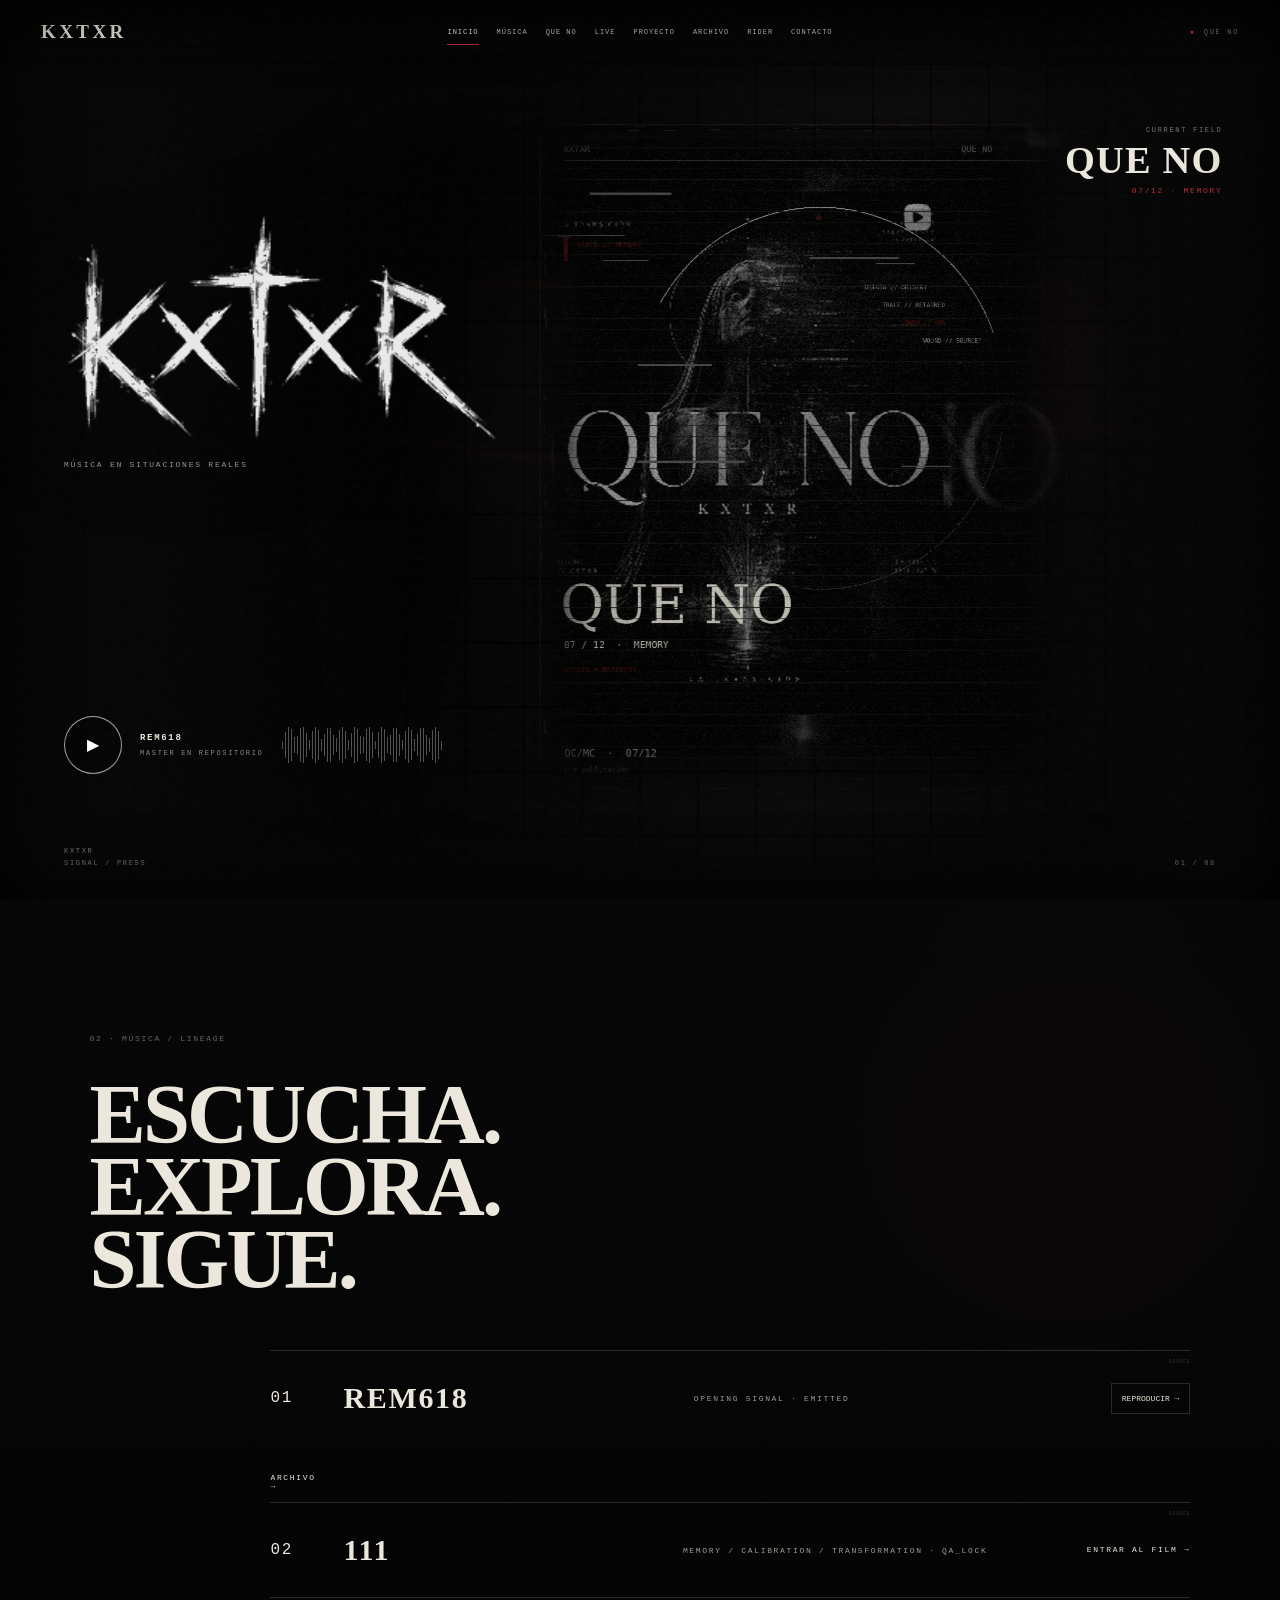
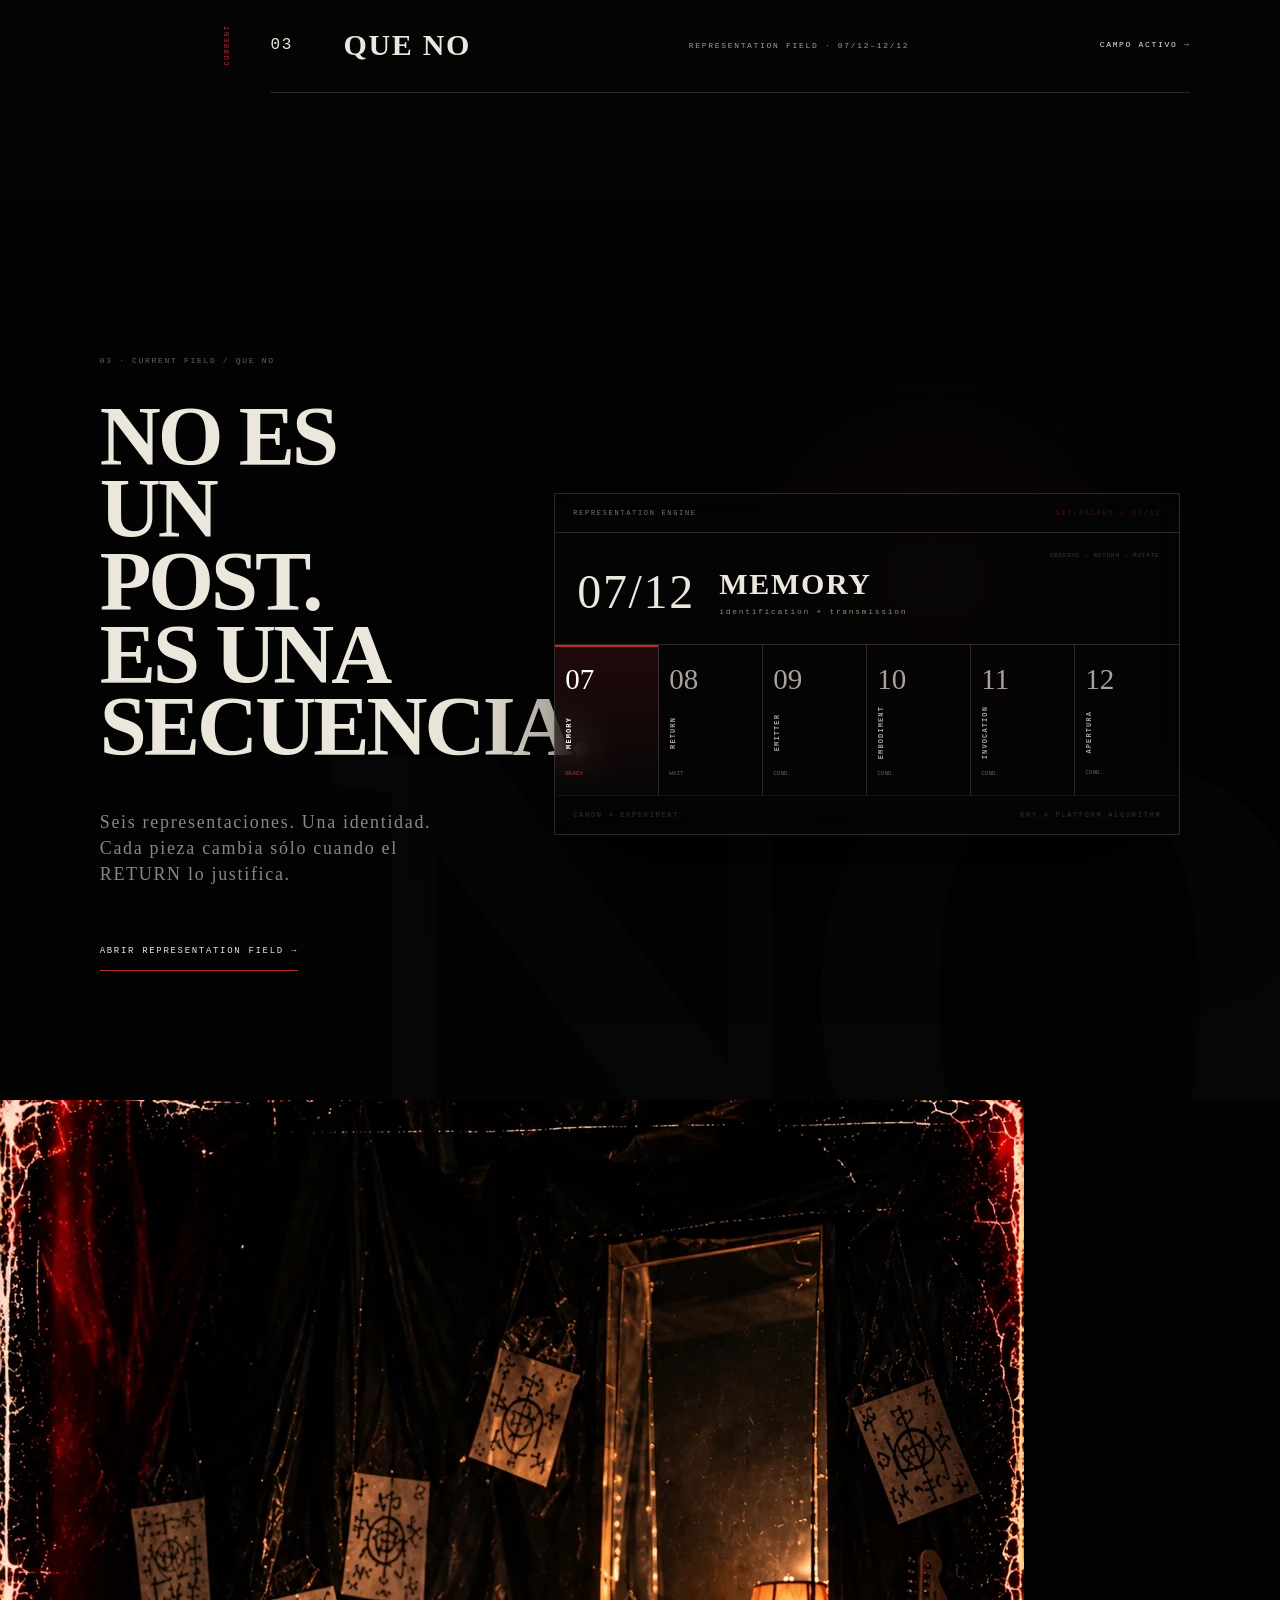
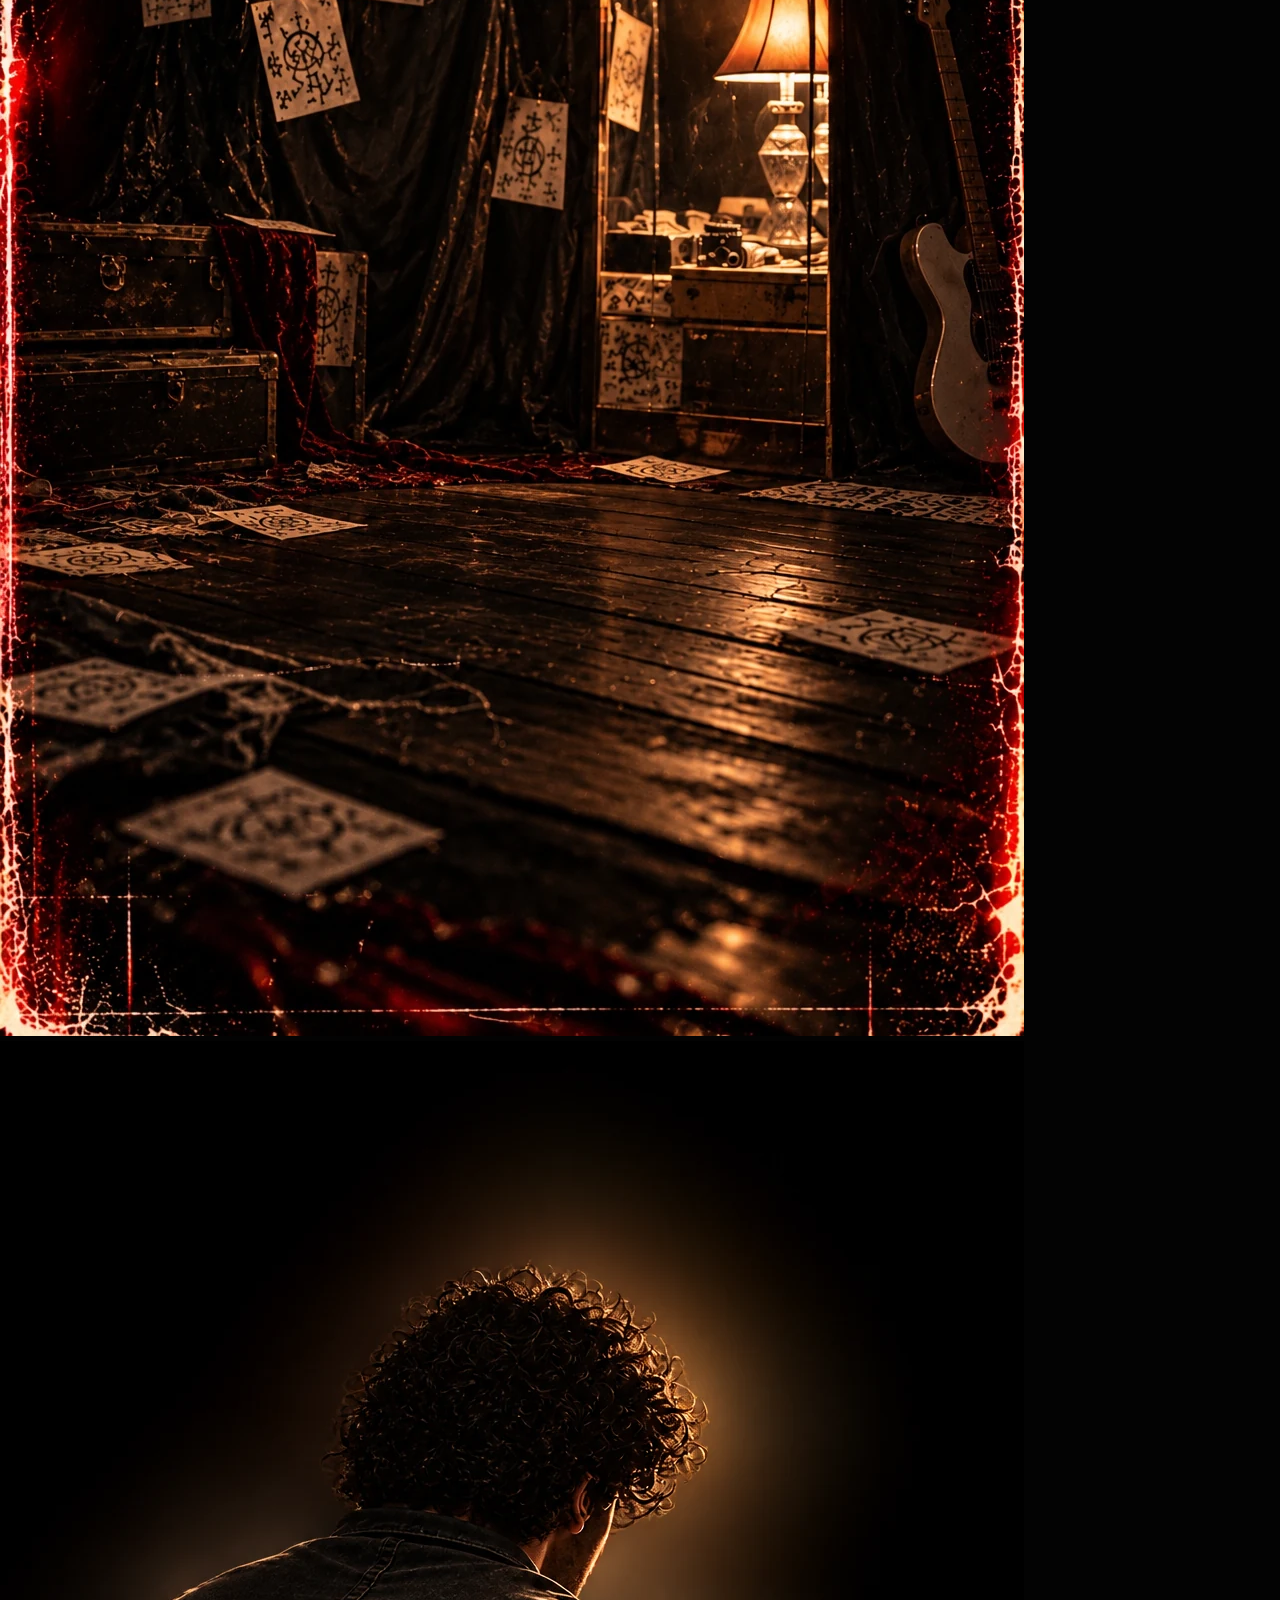
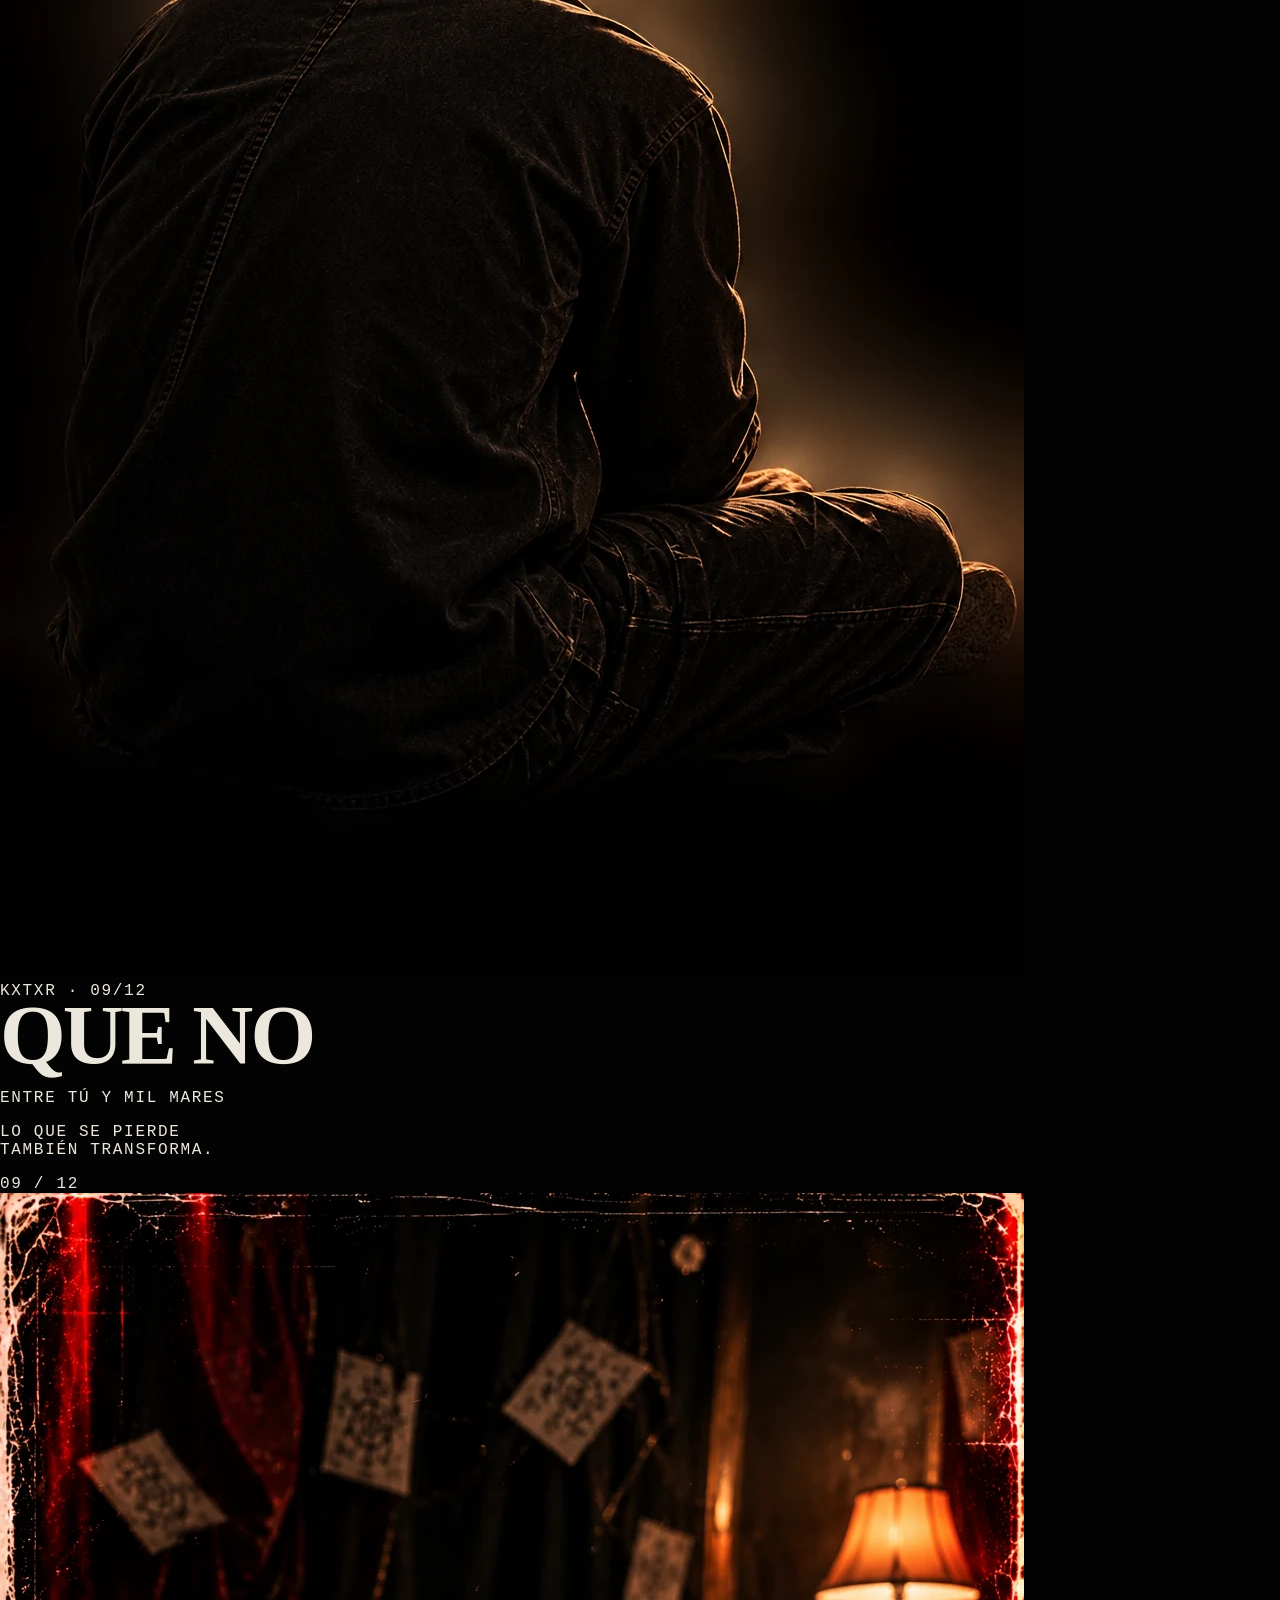
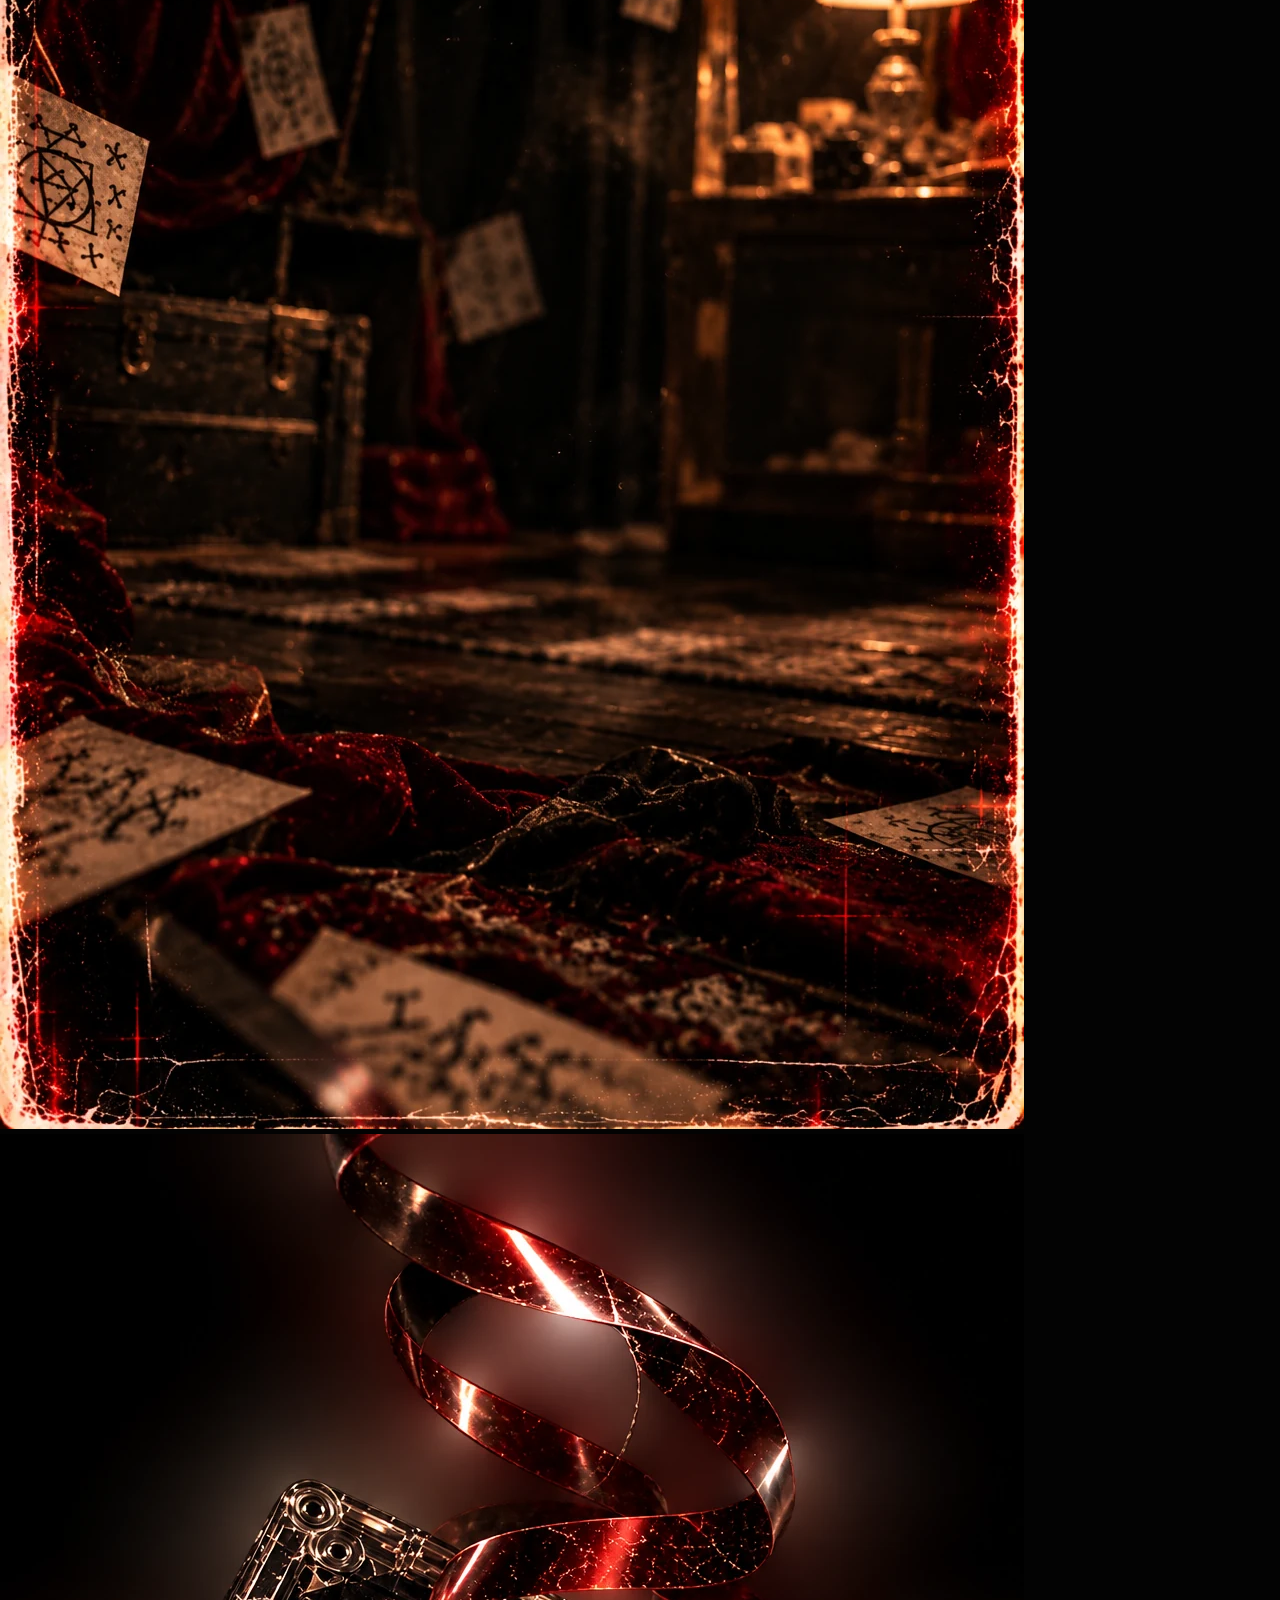
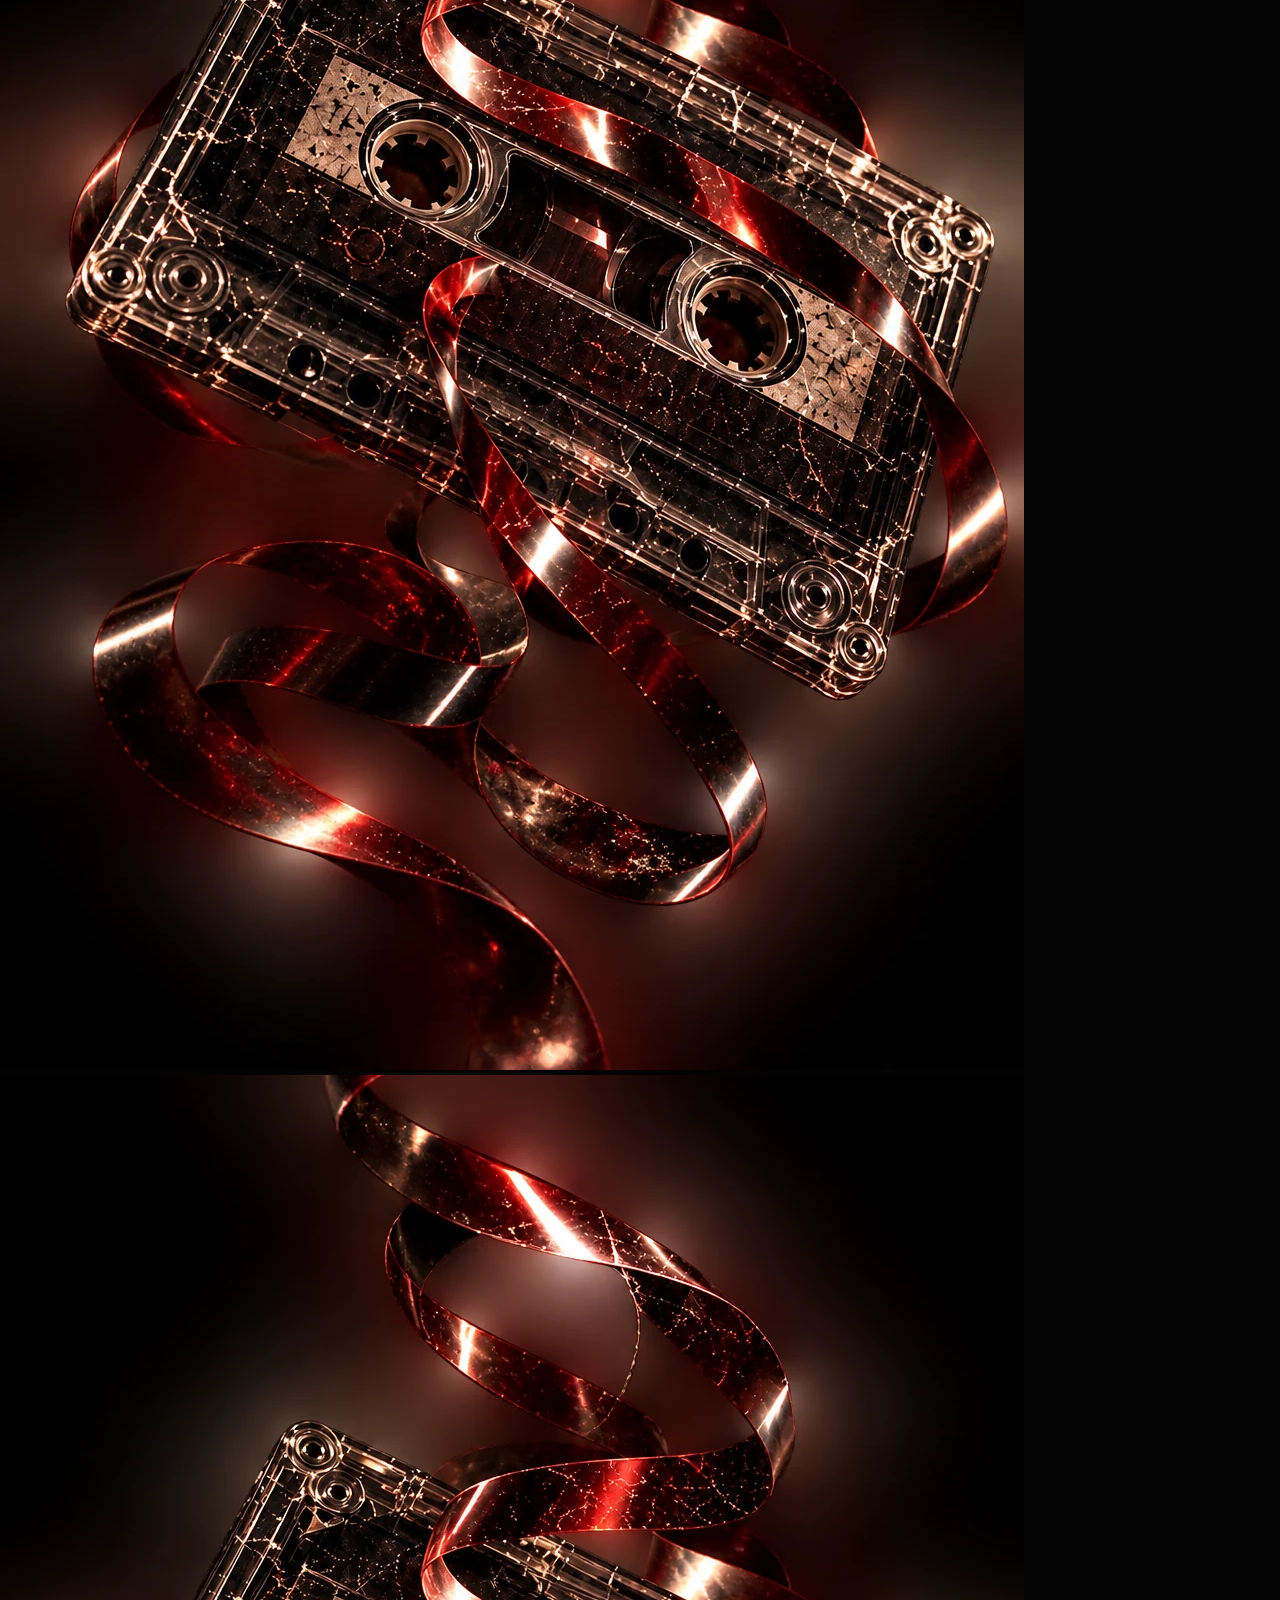
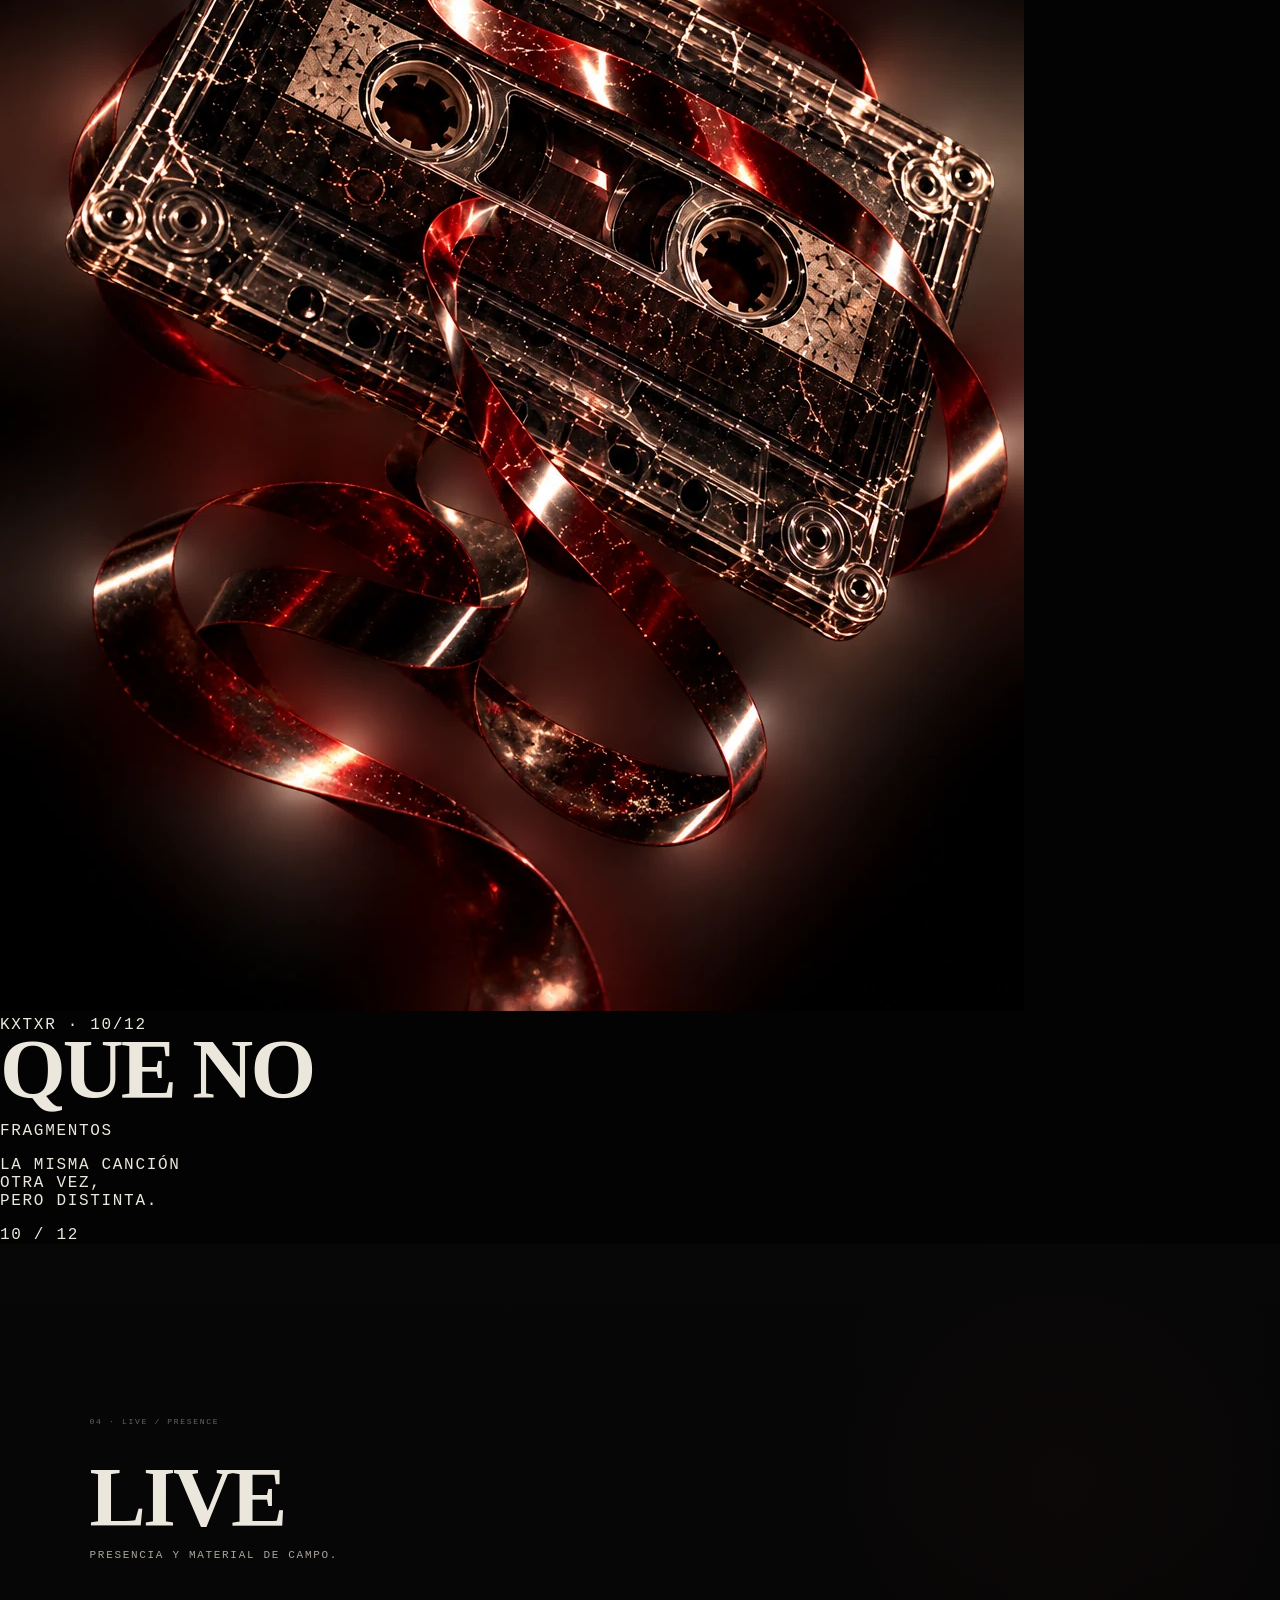
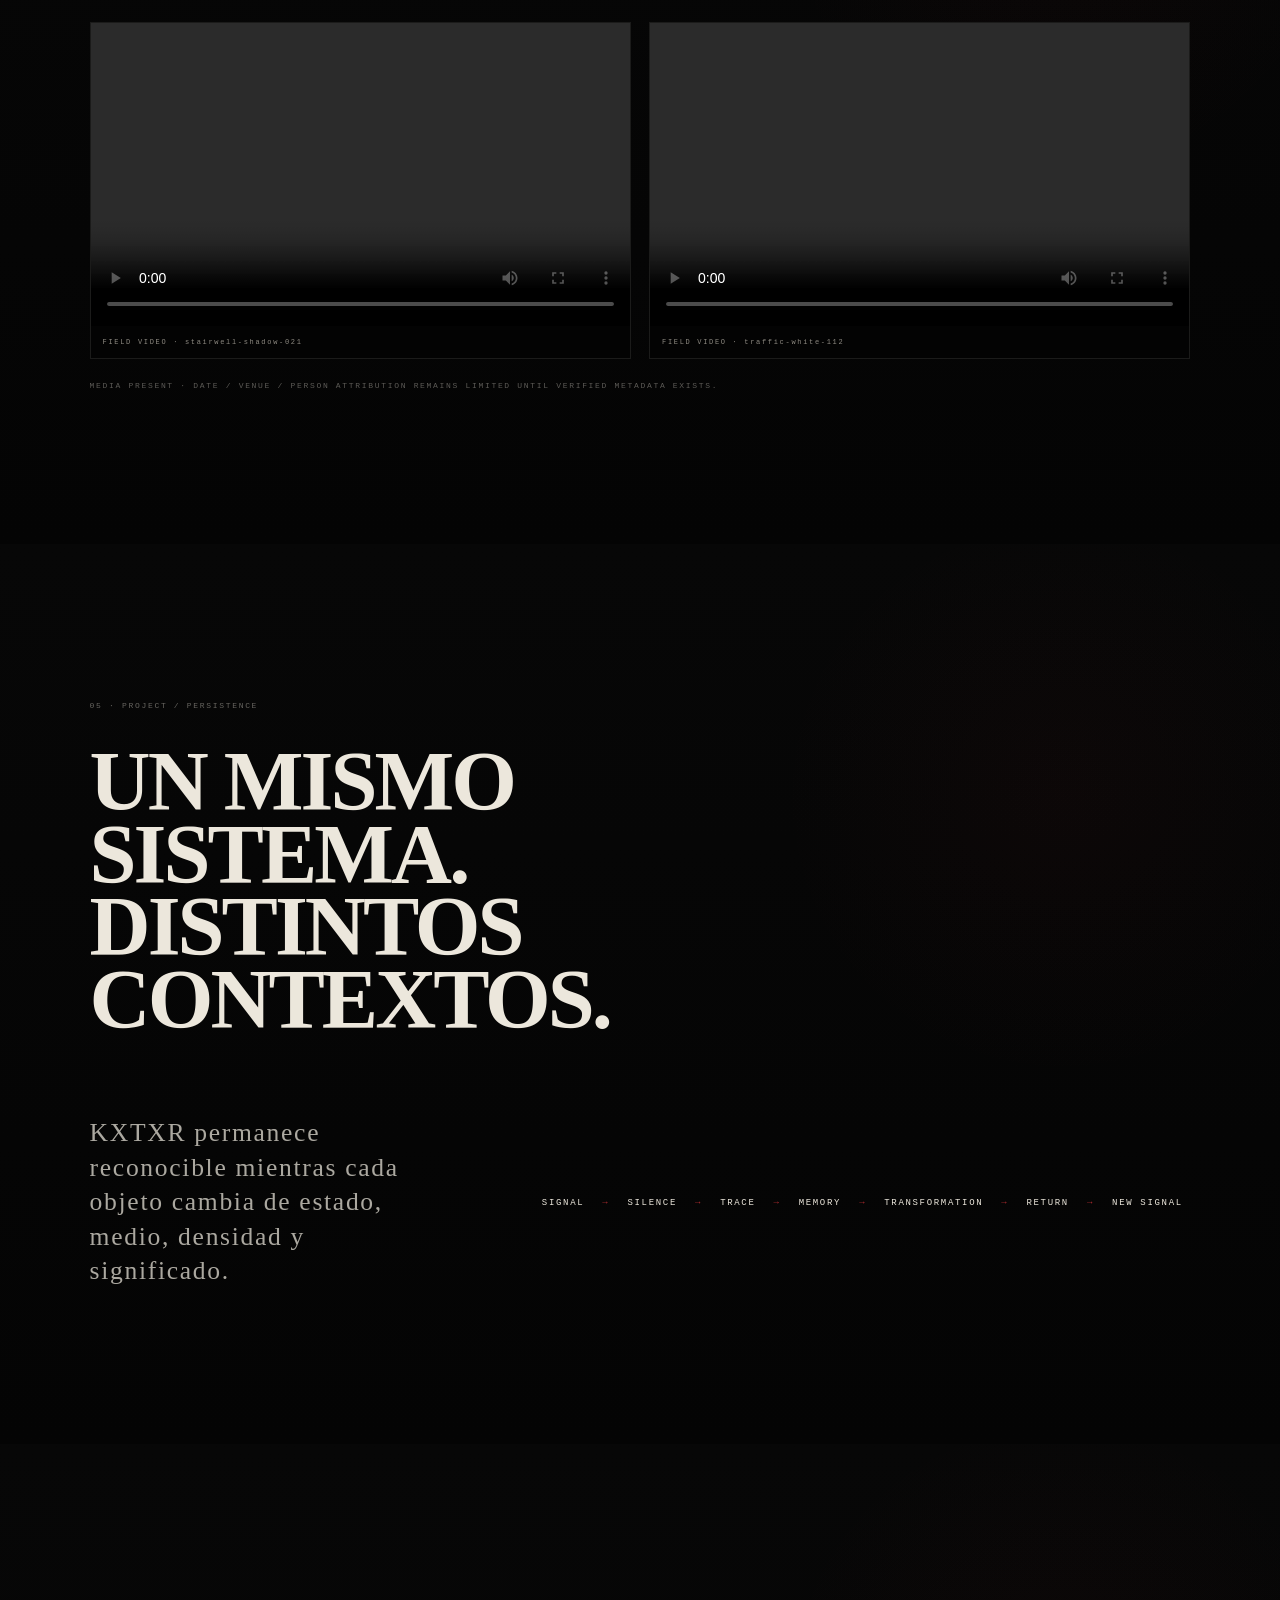
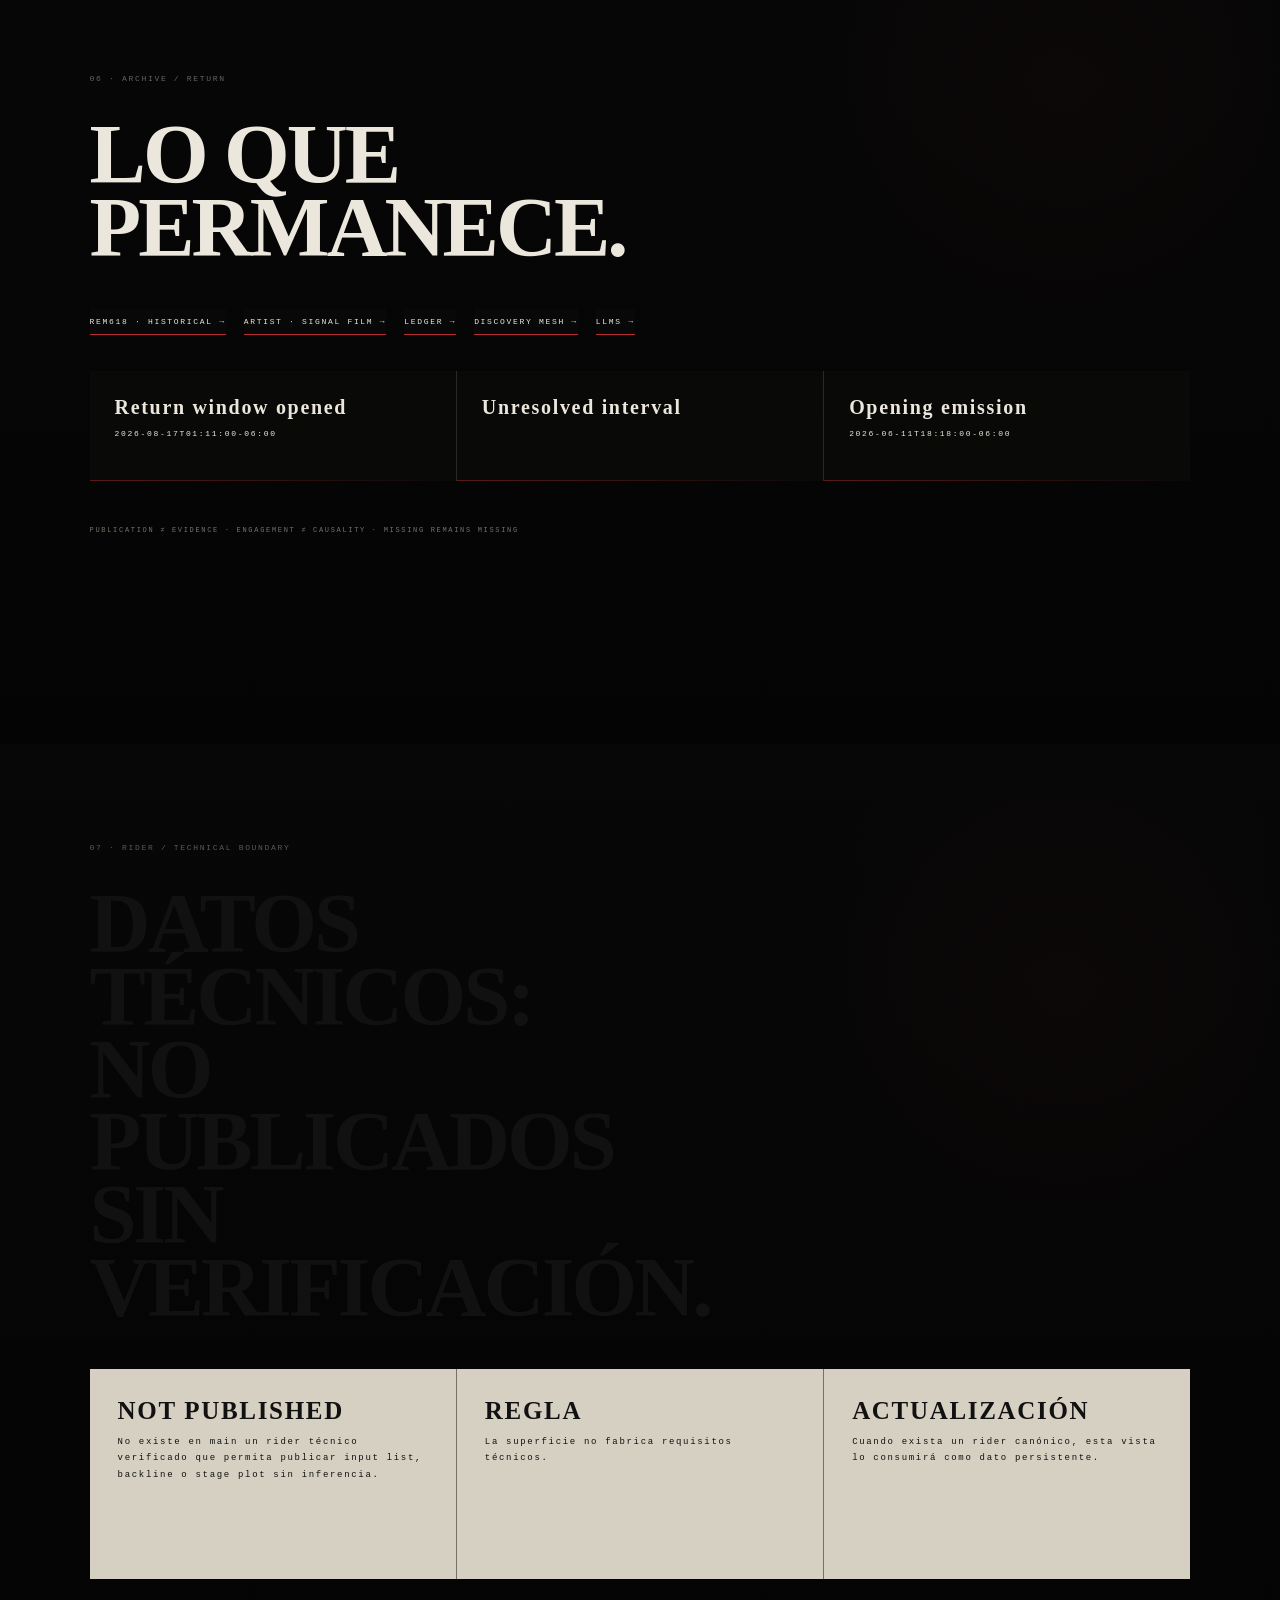
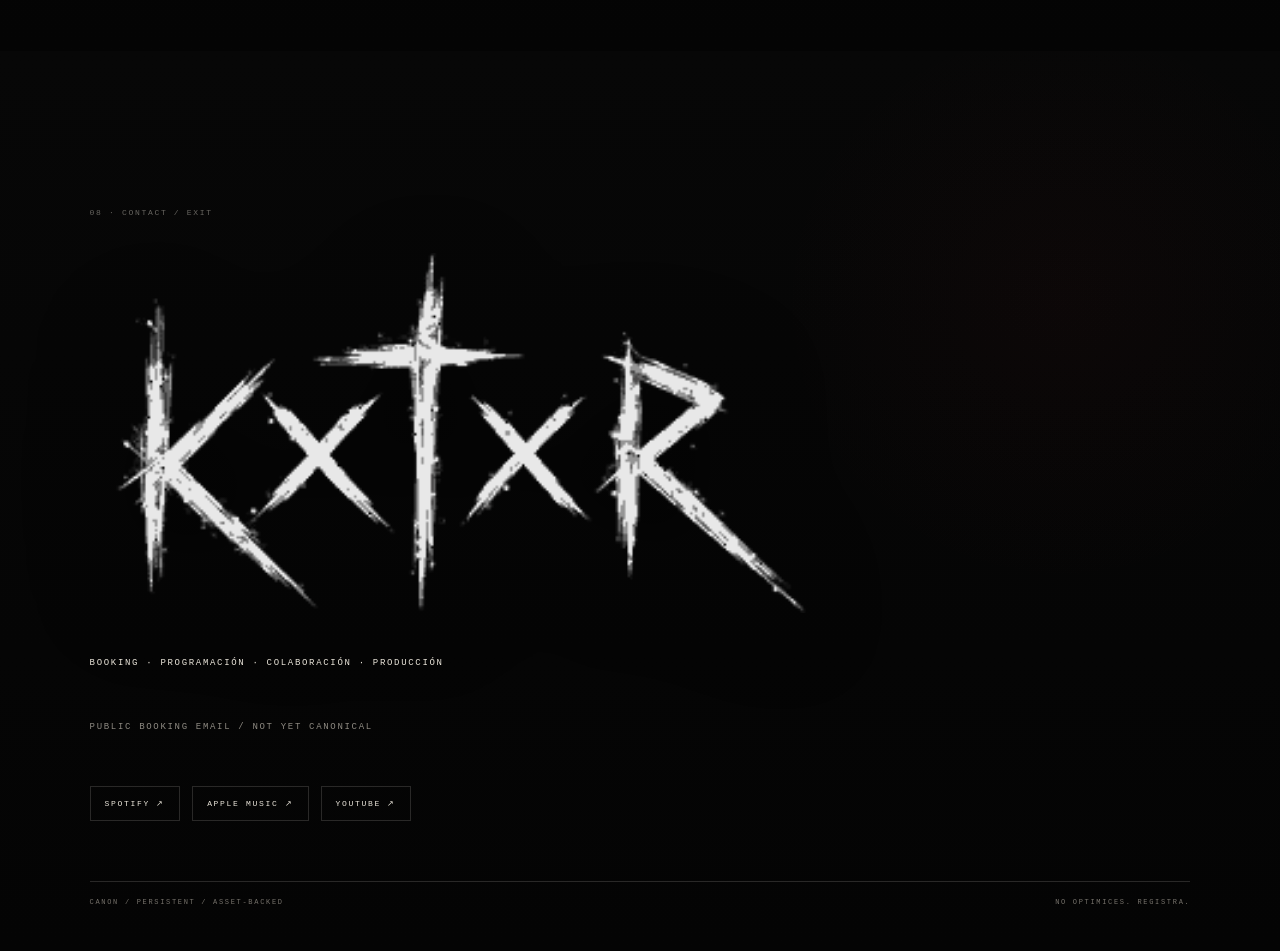
==== index.html @ d5ceb6a5 "site: add QUE NO 09/12 and 10/12 parallax scenes" ====
<!doctype html>
<html lang="es">
<head>
<meta charset="utf-8"><meta name="viewport" content="width=device-width,initial-scale=1,viewport-fit=cover">
<title>KXTXR — Signal / Press / QUE NO</title>
<meta name="description" content="KXTXR · identidad musical y audiovisual. REM618 → 111 → RETURN → QUE NO. Señal, memoria, transformación y presencia.">
<meta name="theme-color" content="#050505">
<meta name="robots" content="index,follow,max-image-preview:large,max-snippet:-1,max-video-preview:-1">
<link rel="canonical" href="https://kxtxr.vercel.app/">
<link rel="describedby" href="/llms.txt" type="text/plain">
<link rel="alternate" href="/index.md" type="text/markdown" title="KXTXR machine-readable overview">
<link rel="alternate" href="/grimoire/discovery-mesh.json" type="application/json" title="KXTXR identity discovery mesh">
<link rel="manifest" href="/manifest.webmanifest">
<link rel="icon" href="/assets/system/kxtxr-system-icon.svg" type="image/svg+xml">
<link rel="preload" as="image" href="/assets/kxtxr/que-no-07-12-hero.png" fetchpriority="high">
<meta property="og:type" content="profile"><meta property="og:title" content="KXTXR · QUE NO">
<meta property="og:description" content="REM618 → 111 → RETURN → QUE NO. Identity through transformation.">
<meta property="og:url" content="https://kxtxr.vercel.app/"><meta property="og:site_name" content="KXTXR">
<meta property="og:image" content="https://kxtxr.vercel.app/assets/kxtxr/que-no-07-12-hero.png">
<meta property="og:image:width" content="1080"><meta property="og:image:height" content="1350">
<meta name="twitter:card" content="summary_large_image"><meta name="twitter:title" content="KXTXR · QUE NO">
<meta name="twitter:description" content="Identity through transformation."><meta name="twitter:image" content="https://kxtxr.vercel.app/assets/kxtxr/que-no-07-12-hero.png">
<script type="application/ld+json">
{
  "@context":"https://schema.org",
  "@graph":[
    {
      "@type":"MusicGroup","@id":"https://kxtxr.vercel.app/#kxtxr","name":"KXTXR","url":"https://kxtxr.vercel.app/",
      "description":"KXTXR is a musical and audiovisual identity organized around signal, memory, transformation and return.",
      "member":{"@type":"Person","name":"Edwing","description":"Human operator and performer in the KXTXR project record."},
      "image":{"@type":"ImageObject","contentUrl":"https://kxtxr.vercel.app/assets/kxtxr/que-no-07-12-hero.png","width":1080,"height":1350},
      "sameAs":[
        "https://open.spotify.com/artist/5Iwk9h7kNRB8GPNGeiRKGh",
        "https://music.apple.com/mx/artist/kxtxr/6772383279",
        "https://www.youtube.com/@kxtxrsignal",
        "https://github.com/Aptymok/kxtxr"
      ],
      "subjectOf":[
        {"@type":"CreativeWork","name":"KXTXR public state ledger","url":"https://kxtxr.vercel.app/grimoire/ledger.json"},
        {"@type":"CreativeWork","name":"KXTXR discovery mesh","url":"https://kxtxr.vercel.app/grimoire/discovery-mesh.json"},
        {"@type":"CreativeWork","name":"QUE NO representation engine","url":"https://kxtxr.vercel.app/campaigns/que-no/representation-engine.json"}
      ]
    },
    {
      "@type":"WebSite","@id":"https://kxtxr.vercel.app/#website","url":"https://kxtxr.vercel.app/","name":"KXTXR",
      "about":{"@id":"https://kxtxr.vercel.app/#kxtxr"},"inLanguage":["es","en"]
    },
    {
      "@type":"WebPage","@id":"https://kxtxr.vercel.app/#webpage","url":"https://kxtxr.vercel.app/","name":"KXTXR — Signal / Press / QUE NO",
      "isPartOf":{"@id":"https://kxtxr.vercel.app/#website"},"about":{"@id":"https://kxtxr.vercel.app/#kxtxr"},
      "primaryImageOfPage":{"@type":"ImageObject","contentUrl":"https://kxtxr.vercel.app/assets/kxtxr/que-no-07-12-hero.png","width":1080,"height":1350}
    }
  ]
}
</script>
<link rel="stylesheet" href="/styles.css">
</head>
<body>
<div class="grain" aria-hidden="true"></div><div class="scratches" id="scratches" aria-hidden="true"></div><div class="edge" aria-hidden="true"></div>
<header class="nav">
  <a class="sigil" href="#inicio" aria-label="KXTXR inicio">KXTXR</a>
  <nav aria-label="Navegación principal"><a class="active" href="#inicio">INICIO</a><a href="#musica">MÚSICA</a><a href="#queno">QUE NO</a><a href="#live">LIVE</a><a href="#proyecto">PROYECTO</a><a href="#archivo">ARCHIVO</a><a href="#rider">RIDER</a><a href="#contacto">CONTACTO</a></nav>
  <span id="phase">QUE NO</span>
</header>
<main>
<section id="inicio" class="scene hero" data-nav="INICIO" data-source="/data/visual-system.json">
  <canvas id="signalField" class="signal-field" aria-hidden="true"></canvas>
  <div class="hero-architecture" aria-hidden="true"></div>
  <div class="hero-ambient" aria-hidden="true"></div>
  <div class="hero-portrait-echo" aria-hidden="true"></div>
  <figure class="hero-portrait-shell">
    <img class="hero-portrait" src="/assets/kxtxr/que-no-07-12-hero.png" width="1080" height="1350" alt="KXTXR · representación 07/12 de QUE NO" decoding="async" fetchpriority="high">
  </figure>
  <div class="photo-wash" aria-hidden="true"></div>
  <div class="signal-orbit" aria-hidden="true"><span>618</span><i></i><b>111</b></div>
  <aside class="left-rail">
    <span>KXTXR / SIGNAL HOUSE / 2026</span><i></i>
    <img class="kx-logo" src="/assets/kxtxr/kxtxr-logo-transparent.png" alt="KXTXR" decoding="async">
    <p>MÚSICA EN SITUACIONES REALES</p><i></i><p>PAST.<br>PRESENT.<br>RETURN.<br>SAME SIGNAL.</p>
  </aside>
  <aside class="right-rail"><p>SIGNAL<br>MEMORY<br>RETURN.</p><i></i><b class="cross">†</b><p>MUSIC<br>CONTEXT<br>ADAPTATION<br>MEMORY<br>PERSISTENCE</p><i></i><p>IDENTITY<br>THROUGH<br>TRANSFORMATION.</p><div class="texture-block"></div></aside>
  <div class="hero-status"><span>CURRENT FIELD</span><b>QUE NO</b><small id="heroPiece">07/12 · MEMORY</small><em id="gpuState">SIGNAL FIELD / ARMING</em></div>
  <div class="player">
    <button id="play" aria-label="Reproducir REM618"><span>▶</span></button>
    <div><b id="nowTitle">REM618</b><small id="nowState">MASTER EN REPOSITORIO</small></div><div class="wave" id="wave" aria-hidden="true"></div>
    <audio id="audio" preload="metadata" src="/assets/KXTXR%20-%20REM%20618%20master%20final.wav"></audio>
  </div>
  <footer class="hero-foot"><span>KXTXR<br>SIGNAL / PRESS</span><span>01 / 08</span><span>HUMAN / DIGITAL / PERSISTENT<br>THE SIGNAL PERSISTS.</span></footer>
</section>

<section id="musica" class="scene panel" data-nav="MÚSICA" data-source="/data/releases.json">
  <div class="source-stamp">BACKED BY /data/releases.json</div><div class="eyebrow">02 · MÚSICA / LINEAGE</div><h2>ESCUCHA.<br>EXPLORA.<br>SIGUE.</h2>
  <div class="release-list" id="releaseList">
    <article class="track" data-src="/assets/KXTXR%20-%20REM%20618%20master%20final.wav" data-title="REM618"><span>01</span><h3>REM618</h3><p>OPENING SIGNAL · MASTER EN REPOSITORIO</p><button class="track-play">REPRODUCIR →</button><a href="/historical/rem618/">ARCHIVO →</a></article>
    <article><span>02</span><h3>111</h3><p>MEMORY / CALIBRATION / TRANSFORMATION</p><a href="/artist/">ENTRAR AL FILM →</a></article>
    <article class="is-current"><span>03</span><h3>QUE NO</h3><p>REPRESENTATION FIELD · 07/12–12/12</p><a href="#queno">CAMPO ACTIVO →</a></article>
  </div>
</section>

<section id="queno" class="scene que-no" data-nav="QUE NO" data-source="/campaigns/que-no/representation-engine.json">
  <img class="que-no-topology" src="/assets/system/que-no-topology.svg" alt="" aria-hidden="true">
  <div class="que-no-bg" aria-hidden="true">NO</div>
  <div class="que-no-grid">
    <div class="que-no-copy reveal"><div class="source-stamp">BACKED BY /campaigns/que-no/representation-engine.json</div><div class="eyebrow">03 · CURRENT FIELD / QUE NO</div>
      <h2>NO ES<br>UN POST.<br>ES UNA<br>SECUENCIA.</h2><p>Seis representaciones. Una identidad. Cada pieza cambia sólo cuando el RETURN lo justifica.</p>
      <a class="field-cta" href="/edwing-registry/">ABRIR REPRESENTATION FIELD →</a>
    </div>
    <div class="field-console reveal"><div class="field-console-head"><span>REPRESENTATION ENGINE</span><span id="fieldConfig">SYNCING</span></div>
      <div class="current-field"><span id="currentPiece">07/12</span><div><b id="currentState">MEMORY</b><p id="currentObjective">identification + transmission</p></div></div>
      <div class="series" id="queNoSeries" aria-label="Serie QUE NO 07/12 a 12/12"></div>
      <div class="field-rule"><span>CANON ≠ EXPERIMENT</span><span>KRY ≠ PLATFORM ALGORITHM</span></div>
    </div>
  </div>
</section>

<section id="queno-09" class="scene qn-parallax-scene qn-parallax-09" data-nav="QUE NO" data-piece="09/12" data-source="/campaigns/que-no/representation-engine.json">
  <img class="qn-parallax-layer qn-parallax-bg" data-parallax-depth="0.10" src="/assets/kxtxr/que-no/09-12/bg-room.webp" alt="" aria-hidden="true" decoding="async">
  <div class="qn-parallax-shade" aria-hidden="true"></div>
  <img class="qn-parallax-layer qn-09-figure" data-parallax-depth="0.42" src="/assets/kxtxr/que-no/09-12/figure.webp" alt="KXTXR · representación 09/12 de QUE NO" decoding="async">
  <div class="qn-parallax-copy qn-copy-09">
    <span>KXTXR · 09/12</span>
    <h2>QUE NO</h2>
    <p class="qn-subtitle">ENTRE TÚ Y MIL MARES</p>
    <p class="qn-fragment">LO QUE SE PIERDE<br>TAMBIÉN TRANSFORMA.</p>
  </div>
  <div class="qn-parallax-index">09 / 12</div>
</section>

<section id="queno-10" class="scene qn-parallax-scene qn-parallax-10" data-nav="QUE NO" data-piece="10/12" data-source="/campaigns/que-no/representation-engine.json">
  <img class="qn-parallax-layer qn-parallax-bg" data-parallax-depth="0.08" src="/assets/kxtxr/que-no/10-12/bg-room.webp" alt="" aria-hidden="true" decoding="async">
  <div class="qn-parallax-shade" aria-hidden="true"></div>
  <img class="qn-parallax-layer qn-10-cassette qn-10-cassette-glow" data-parallax-depth="0.66" src="/assets/kxtxr/que-no/10-12/cassette-ribbon.webp" alt="" aria-hidden="true" decoding="async">
  <img class="qn-parallax-layer qn-10-cassette" data-parallax-depth="0.46" src="/assets/kxtxr/que-no/10-12/cassette-ribbon.webp" alt="Casete y cinta · representación 10/12 de QUE NO" decoding="async">
  <div class="qn-parallax-copy qn-copy-10">
    <span>KXTXR · 10/12</span>
    <h2>QUE NO</h2>
    <p class="qn-subtitle">FRAGMENTOS</p>
    <p class="qn-fragment">LA MISMA CANCIÓN<br>OTRA VEZ,<br>PERO DISTINTA.</p>
  </div>
  <div class="qn-parallax-index">10 / 12</div>
</section>

<section id="live" class="scene panel live-panel" data-nav="LIVE" data-source="/data/media-manifest.json">
  <div class="source-stamp">BACKED BY /data/media-manifest.json</div><div class="eyebrow">04 · LIVE / PRESENCE</div><div><h2>LIVE</h2><p class="lead">PRESENCIA Y MATERIAL DE CAMPO.</p></div>
  <div class="media-grid"><figure><video controls preload="metadata" playsinline src="/assets/stairwell-shadow-021.mp4"></video><figcaption>FIELD VIDEO · stairwell-shadow-021</figcaption></figure><figure><video controls preload="metadata" playsinline src="/assets/traffic-white-112.mp4"></video><figcaption>FIELD VIDEO · traffic-white-112</figcaption></figure></div>
  <p class="closing" id="mediaBoundary">NO SE ATRIBUYEN FECHA, VENUE O PERSONAS SIN METADATOS VERIFICADOS.</p>
</section>

<section id="proyecto" class="scene panel project" data-nav="PROYECTO" data-source="/grimoire/experiment.json">
  <div class="source-stamp">BACKED BY /grimoire/experiment.json</div><div class="eyebrow">05 · PROJECT / PERSISTENCE</div><h2>UN MISMO SISTEMA.<br>DISTINTOS CONTEXTOS.</h2>
  <div class="project-grid"><p>KXTXR permanece reconocible mientras cada objeto cambia de estado, medio, densidad y significado.</p><div class="sequence"><span>SIGNAL</span><i>→</i><span>SILENCE</span><i>→</i><span>TRACE</span><i>→</i><span>MEMORY</span><i>→</i><span>TRANSFORMATION</span><i>→</i><span>RETURN</span><i>→</i><span>NEW SIGNAL</span></div></div>
</section>

<section id="archivo" class="scene panel field" data-nav="ARCHIVO" data-source="/grimoire/ledger.json">
  <div class="source-stamp">BACKED BY /grimoire/ledger.json + discovery mesh</div><div class="eyebrow">06 · ARCHIVE / RETURN</div><h2>LO QUE<br>PERMANECE.</h2>
  <div class="archive-links"><a href="/historical/rem618/">REM618 · HISTORICAL →</a><a href="/artist/">ARTIST · SIGNAL FILM →</a><a href="/grimoire/ledger.json">LEDGER →</a><a href="/grimoire/discovery-mesh.json">DISCOVERY MESH →</a><a href="/llms.txt">LLMS →</a></div>
  <div id="fieldData" class="field-data">CARGANDO MEMORIA PERSISTENTE…</div><p class="doctrine">PUBLICATION ≠ EVIDENCE · ENGAGEMENT ≠ CAUSALITY · MISSING REMAINS MISSING</p>
</section>

<section id="rider" class="scene panel rider" data-nav="RIDER" data-source="/data/rider.json">
  <div class="source-stamp dark">BACKED BY /data/rider.json</div><div class="eyebrow">07 · RIDER / TECHNICAL BOUNDARY</div><h2>DATOS TÉCNICOS:<br>NO PUBLICADOS SIN VERIFICACIÓN.</h2>
  <div class="rider-grid"><article><b id="riderStatus">ESTADO</b><p>No existe en main un rider técnico verificado que permita publicar input list, backline o stage plot sin inferencia.</p></article><article><b>REGLA</b><p>La superficie no fabrica requisitos técnicos.</p></article><article><b>ACTUALIZACIÓN</b><p>Cuando exista un rider canónico, esta vista lo consumirá como dato persistente.</p></article></div>
</section>

<section id="contacto" class="scene panel contact" data-nav="CONTACTO" data-source="/data/contact.json">
  <div class="source-stamp">BACKED BY /data/contact.json</div><div class="eyebrow">08 · CONTACT / EXIT</div><img class="contact-logo" src="/assets/kxtxr/kxtxr-logo-transparent.png" alt="KXTXR">
  <p>BOOKING · PROGRAMACIÓN · COLABORACIÓN · PRODUCCIÓN</p><p class="contact-state" id="contactState">CONTACTO PÚBLICO VERIFICADO: NO PRESENTE EN EL REPOSITORIO.</p>
  <div class="contact-routes" id="contactRoutes"><a href="https://open.spotify.com/artist/5Iwk9h7kNRB8GPNGeiRKGh" target="_blank" rel="noreferrer">SPOTIFY ↗</a><a href="https://music.apple.com/mx/artist/kxtxr/6772383279" target="_blank" rel="noreferrer">APPLE MUSIC ↗</a><a href="https://www.youtube.com/@kxtxrsignal" target="_blank" rel="noreferrer">YOUTUBE ↗</a></div>
  <footer><span id="canon">CANON / LOADING</span><span>NO OPTIMICES. REGISTRA.</span></footer>
</section>
</main>
<script src="/app.js"></script>
</body></html>
---- styles.css ----
@import url('/presskit.css');
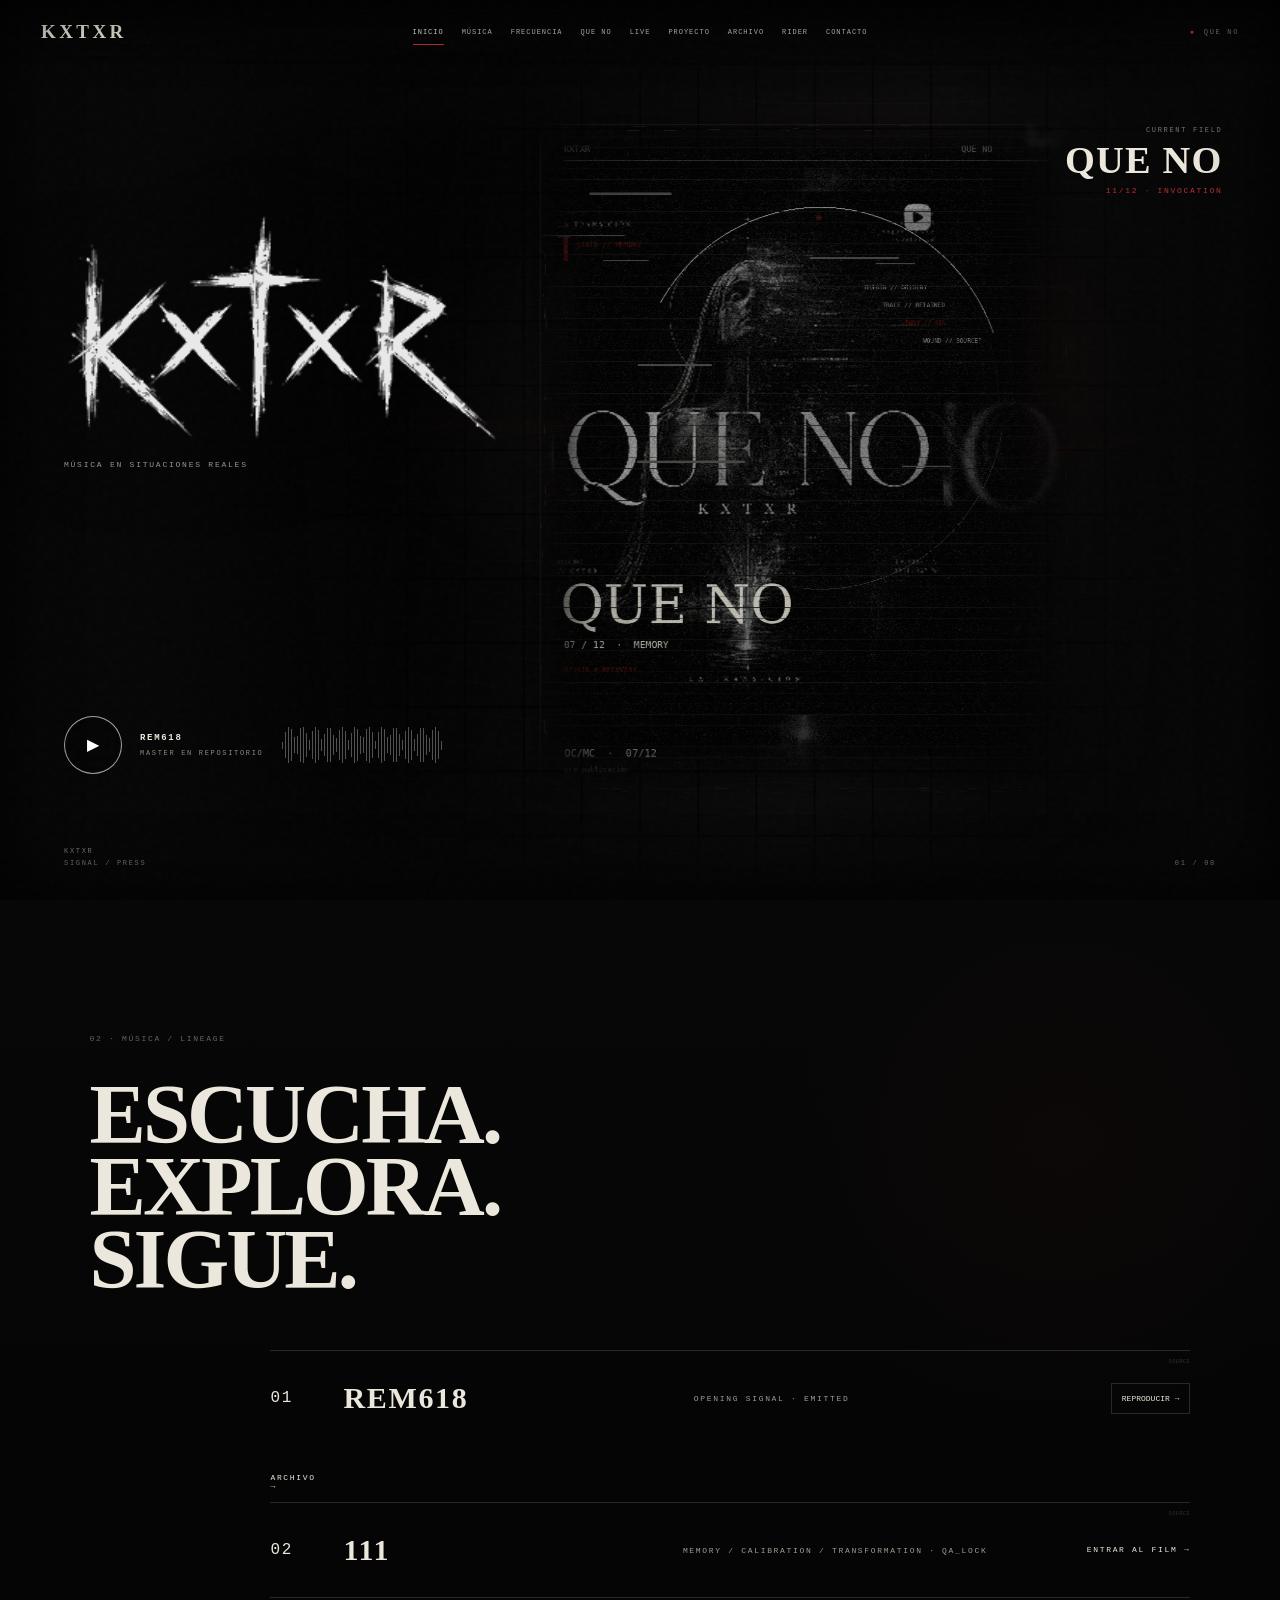
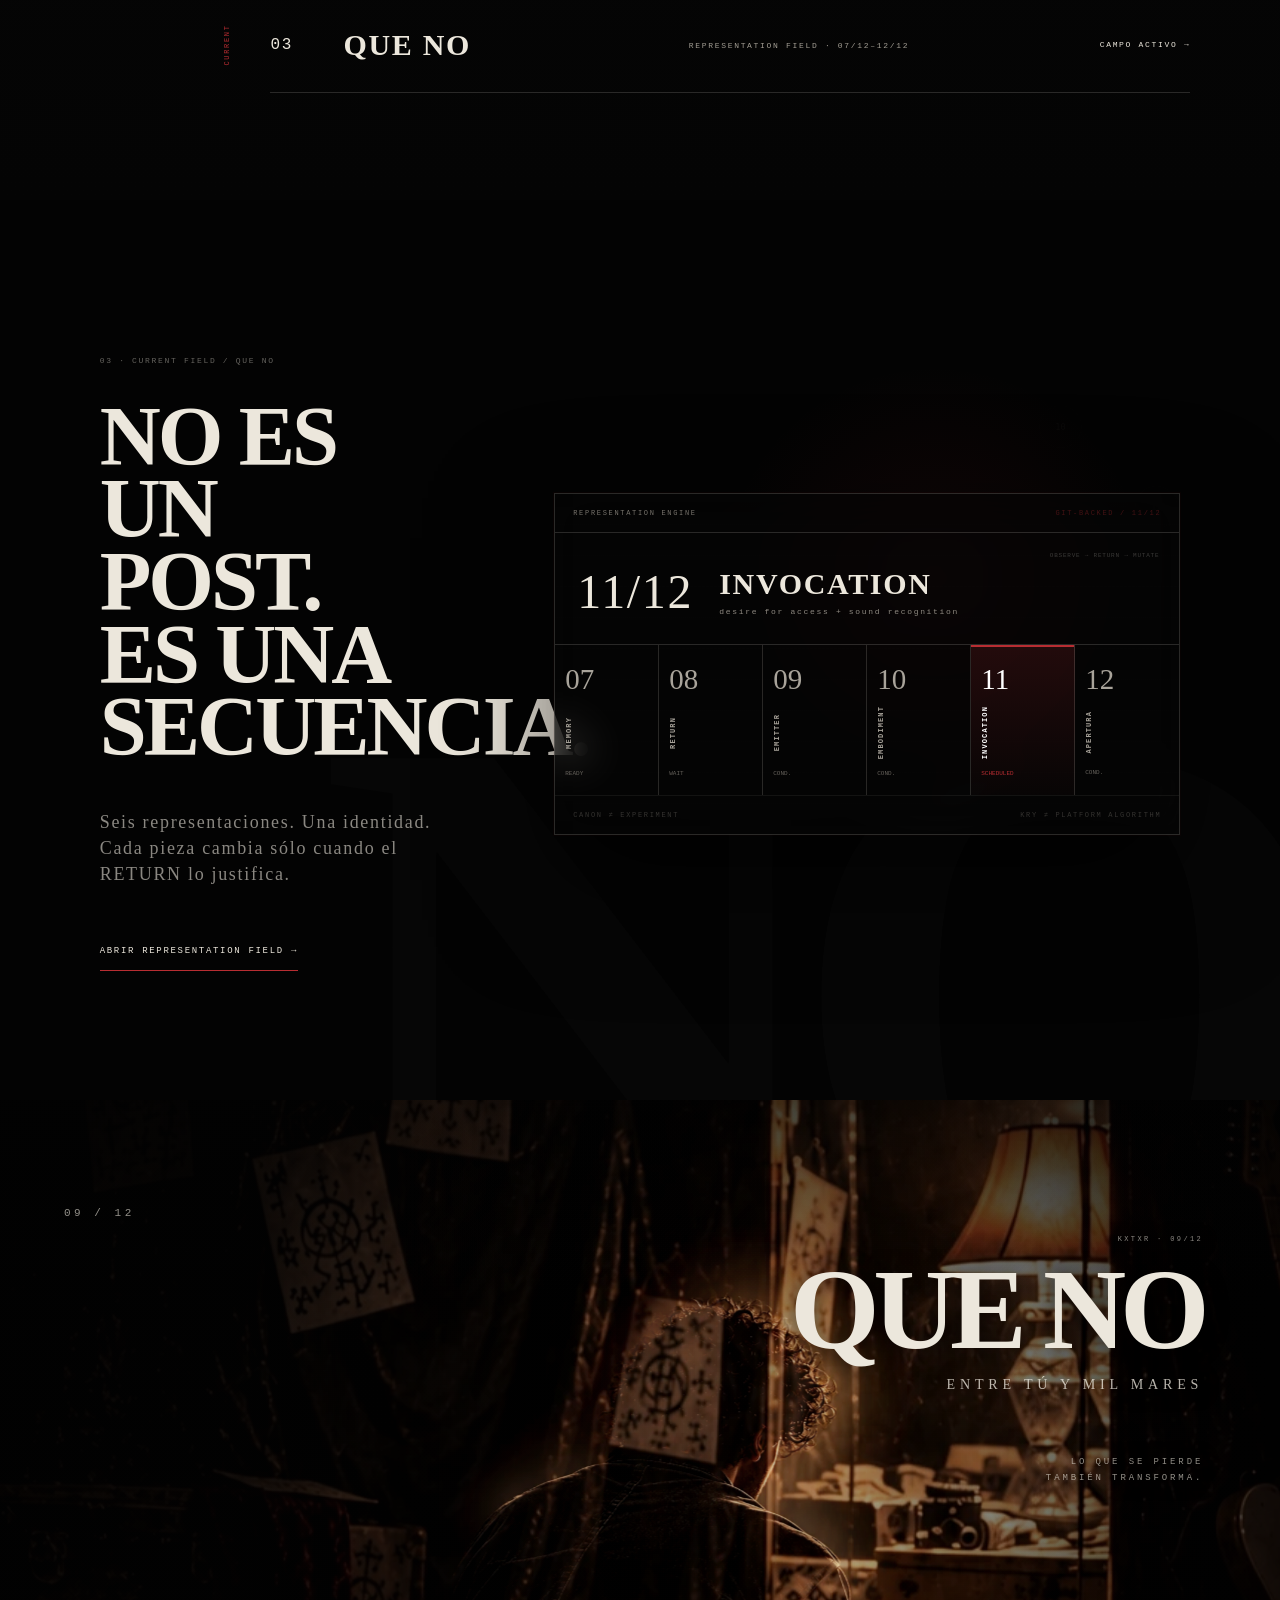
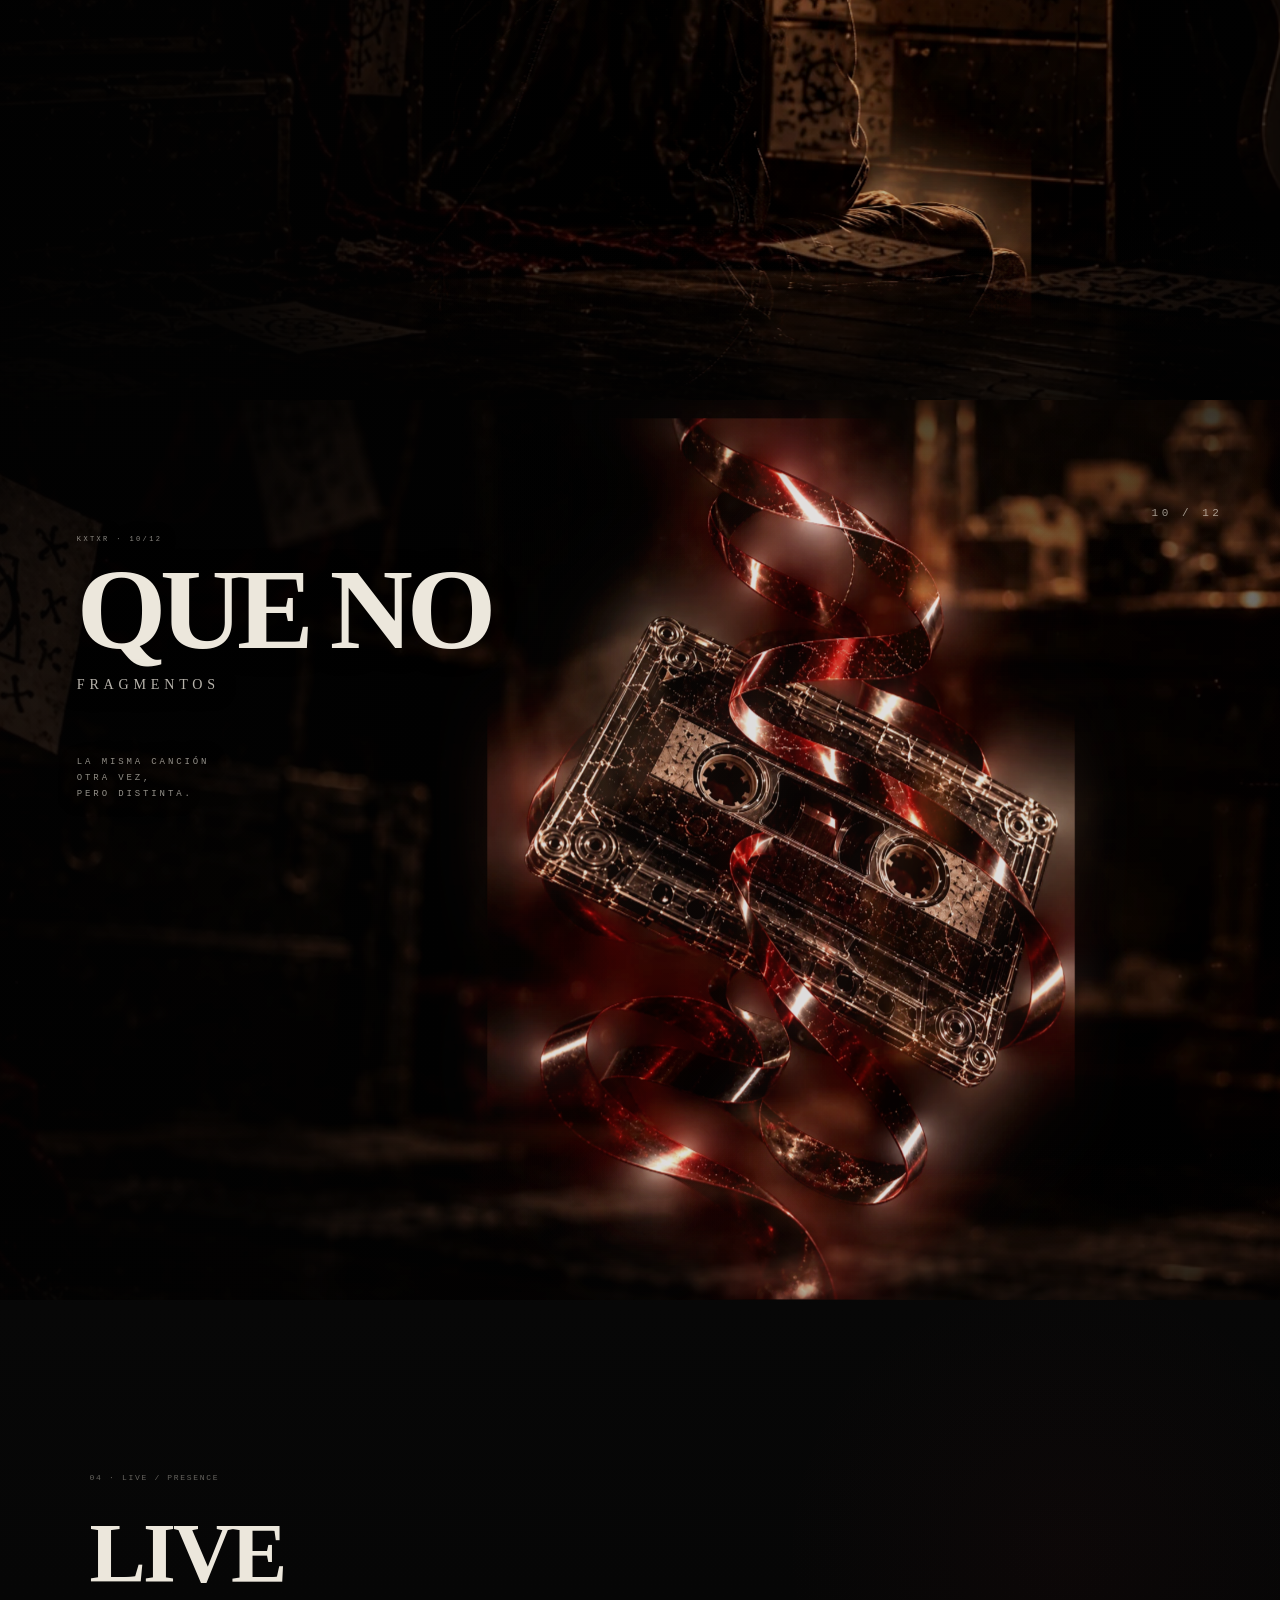
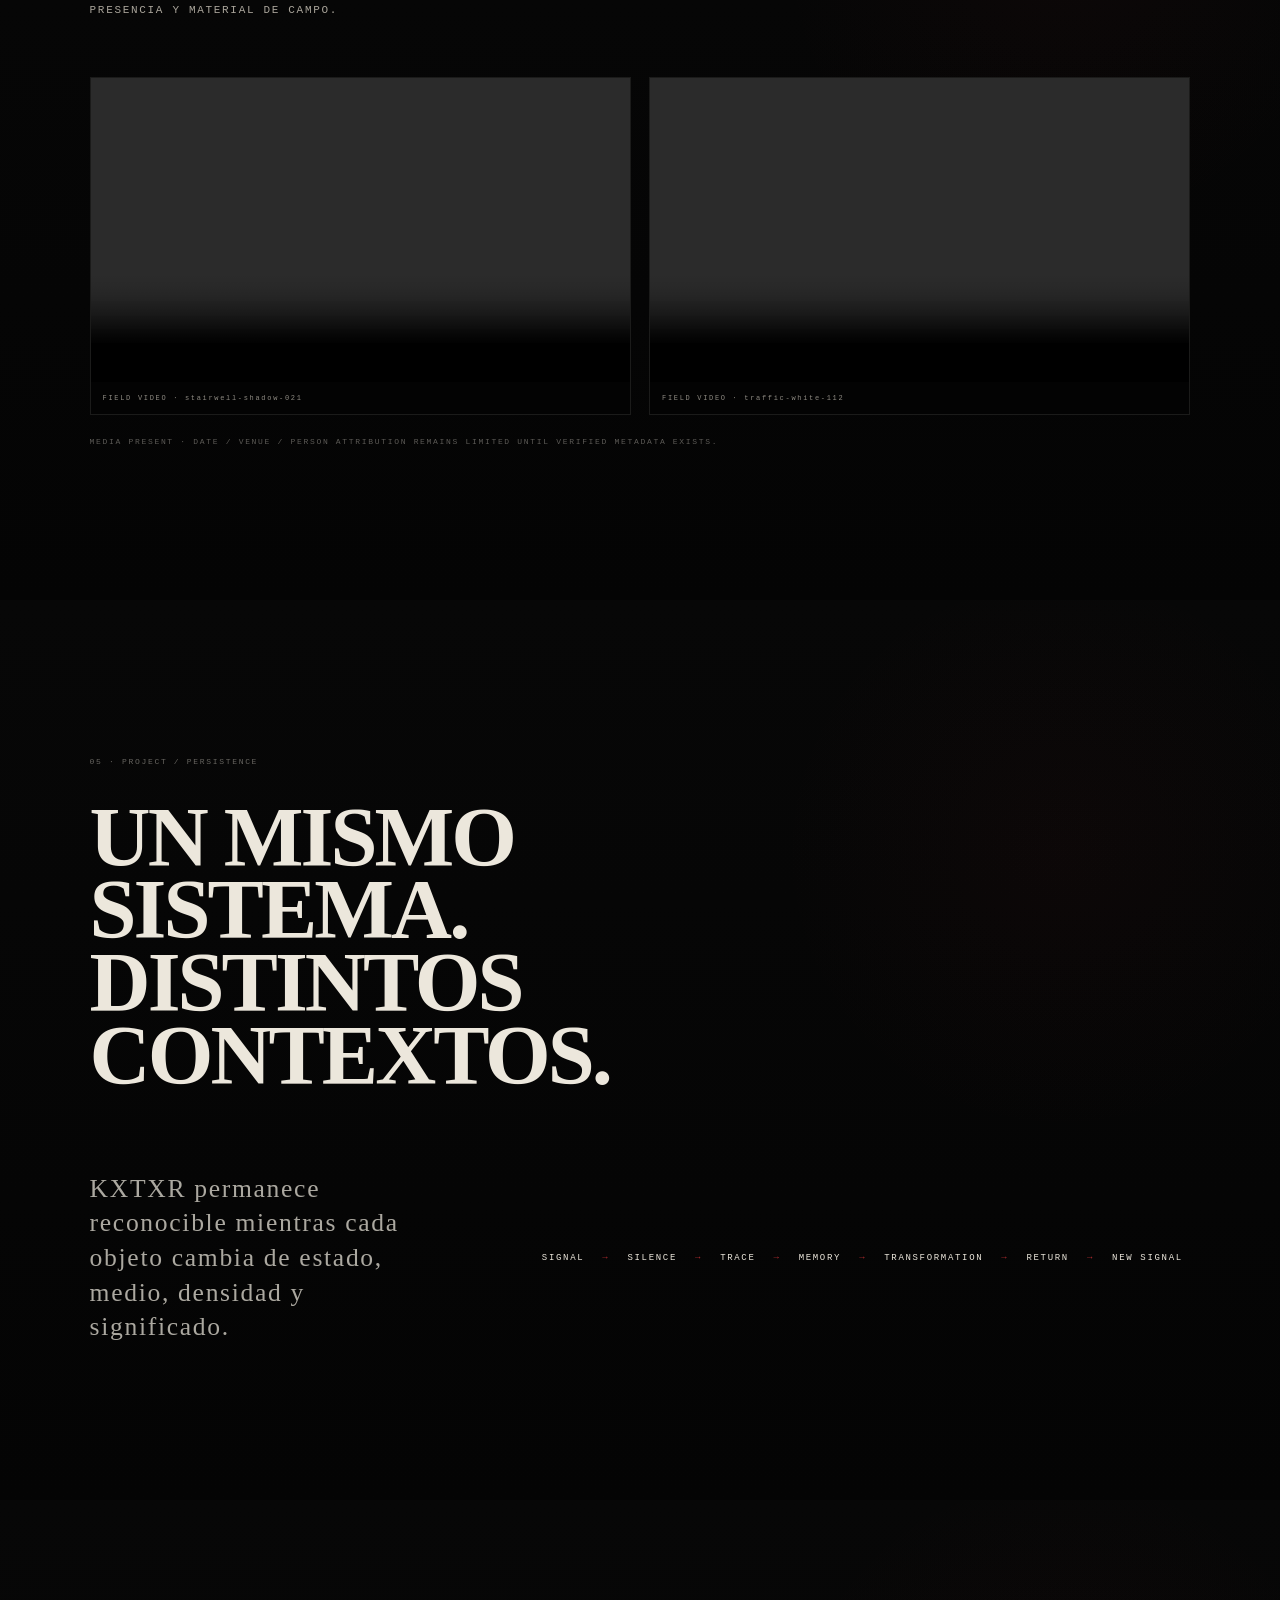
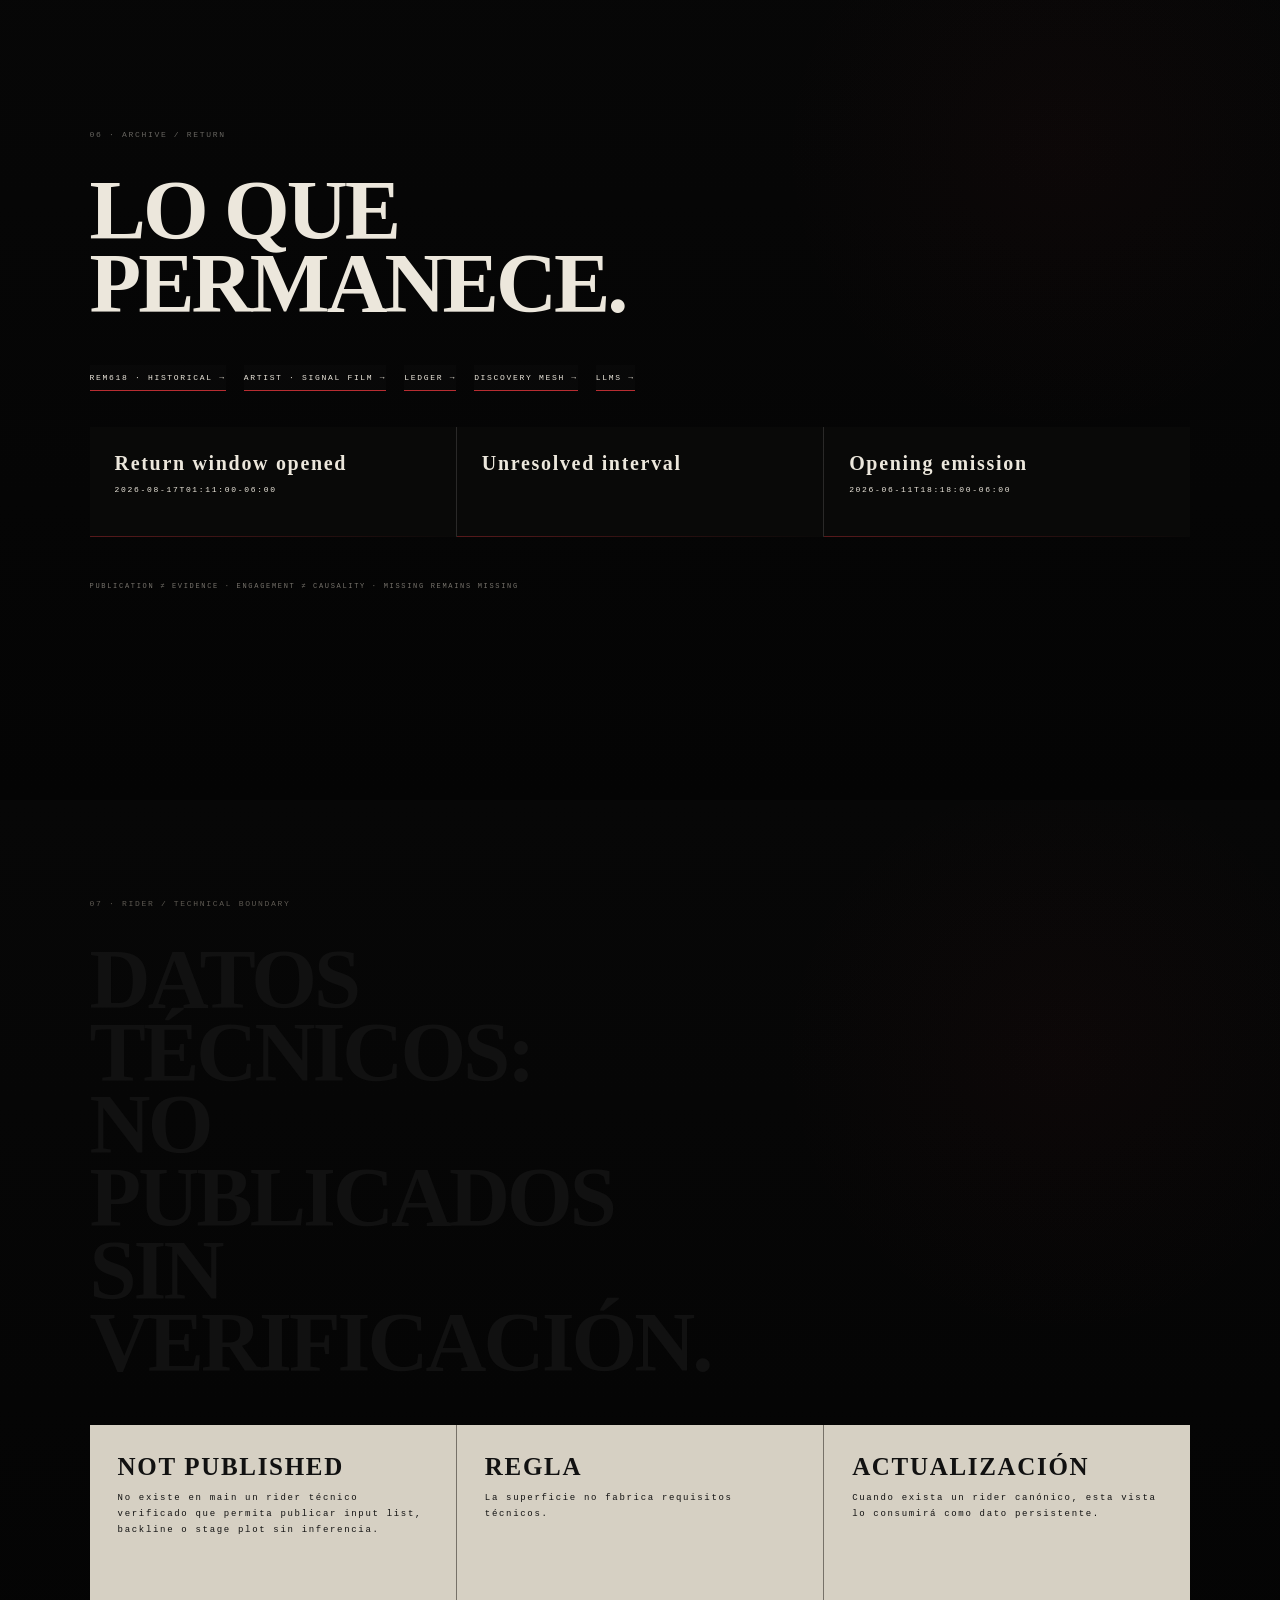
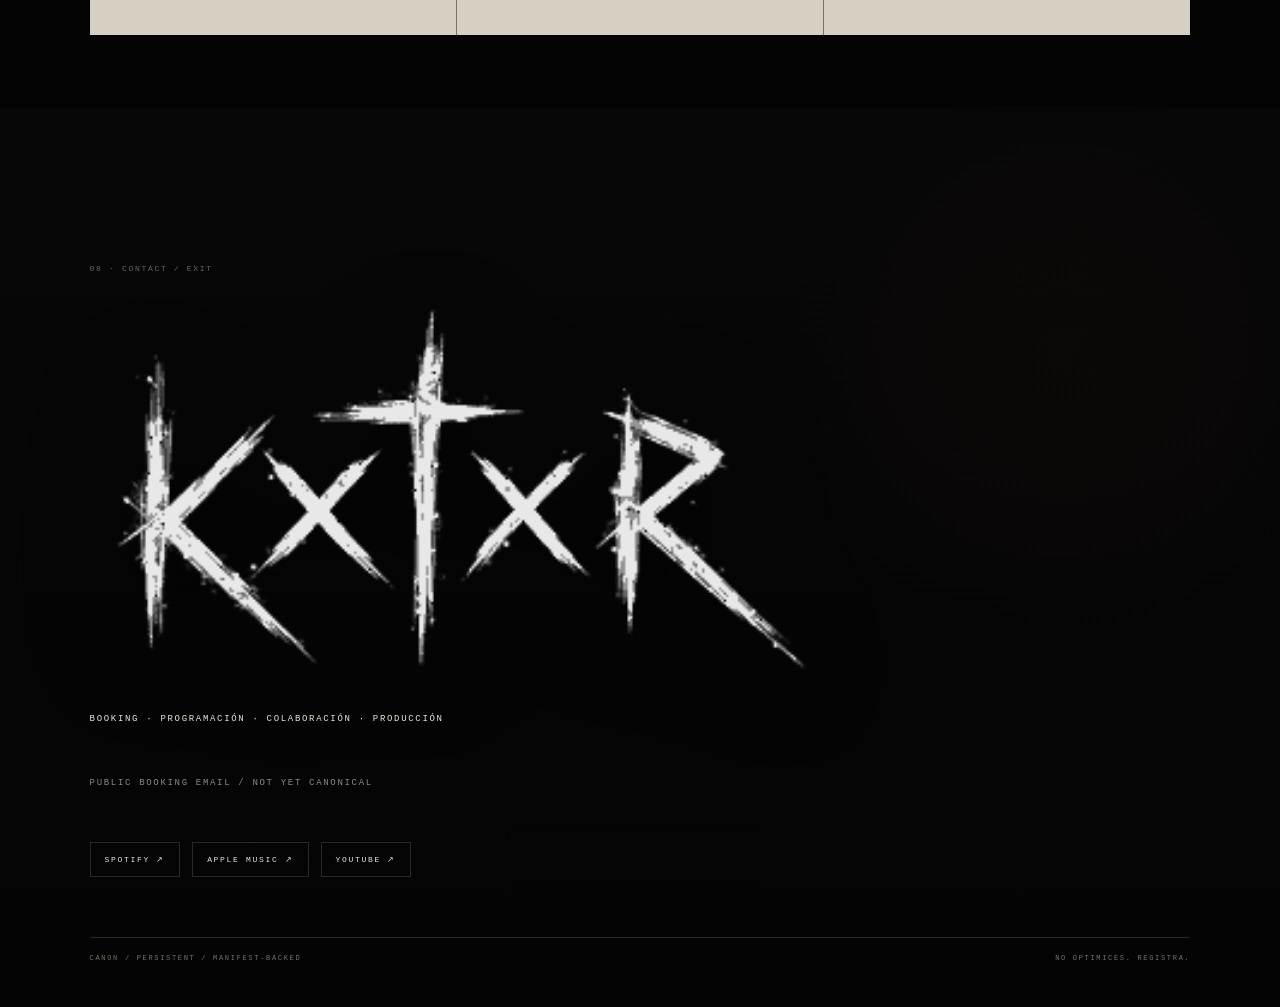
==== commit e1914ab4: "feat: expose frequency experience from KXTXR public navigation" ====
--- a/index.html
+++ b/index.html
@@ -59,7 +59,7 @@
 <div class="grain" aria-hidden="true"></div><div class="scratches" id="scratches" aria-hidden="true"></div><div class="edge" aria-hidden="true"></div>
 <header class="nav">
   <a class="sigil" href="#inicio" aria-label="KXTXR inicio">KXTXR</a>
-  <nav aria-label="Navegación principal"><a class="active" href="#inicio">INICIO</a><a href="#musica">MÚSICA</a><a href="#queno">QUE NO</a><a href="#live">LIVE</a><a href="#proyecto">PROYECTO</a><a href="#archivo">ARCHIVO</a><a href="#rider">RIDER</a><a href="#contacto">CONTACTO</a></nav>
+  <nav aria-label="Navegación principal"><a class="active" href="#inicio">INICIO</a><a href="#musica">MÚSICA</a><a href="/frecuencia/">FRECUENCIA</a><a href="#queno">QUE NO</a><a href="#live">LIVE</a><a href="#proyecto">PROYECTO</a><a href="#archivo">ARCHIVO</a><a href="#rider">RIDER</a><a href="#contacto">CONTACTO</a></nav>
   <span id="phase">QUE NO</span>
 </header>
 <main>
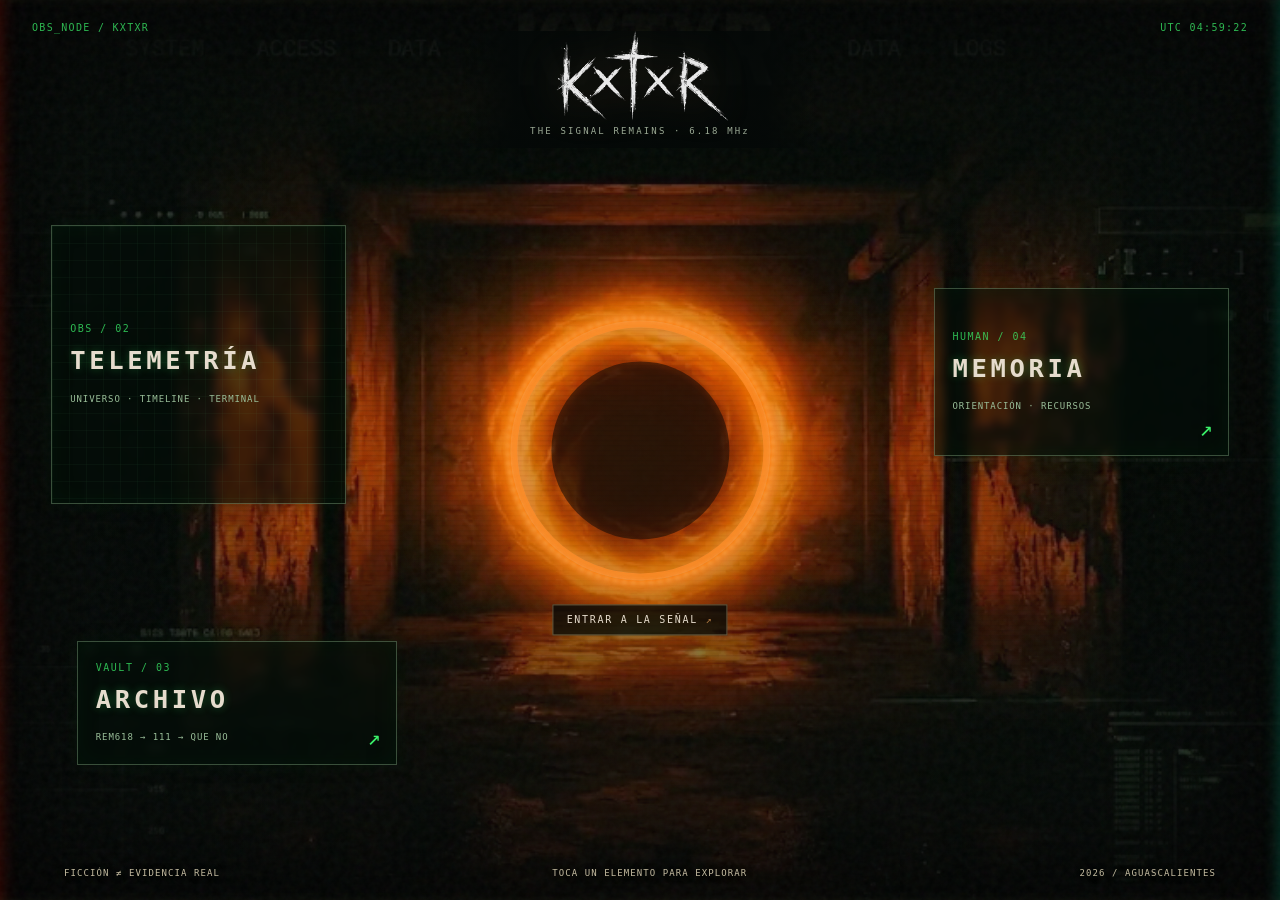
==== commit 91204276: "feat(kxtxr): launch immersive portal SPA as homepage; preserve former site at /legacy/" ====
--- a/index.html
+++ b/index.html
@@ -1,173 +1,27 @@
 <!doctype html>
-<html lang="es">
-<head>
-<meta charset="utf-8"><meta name="viewport" content="width=device-width,initial-scale=1,viewport-fit=cover">
-<title>KXTXR — Signal / Press / QUE NO</title>
-<meta name="description" content="KXTXR · identidad musical y audiovisual. REM618 → 111 → RETURN → QUE NO. Señal, memoria, transformación y presencia.">
-<meta name="theme-color" content="#050505">
-<meta name="robots" content="index,follow,max-image-preview:large,max-snippet:-1,max-video-preview:-1">
-<link rel="canonical" href="https://kxtxr.vercel.app/">
-<link rel="describedby" href="/llms.txt" type="text/plain">
-<link rel="alternate" href="/index.md" type="text/markdown" title="KXTXR machine-readable overview">
-<link rel="alternate" href="/grimoire/discovery-mesh.json" type="application/json" title="KXTXR identity discovery mesh">
-<link rel="manifest" href="/manifest.webmanifest">
-<link rel="icon" href="/assets/system/kxtxr-system-icon.svg" type="image/svg+xml">
-<link rel="preload" as="image" href="/assets/kxtxr/que-no-07-12-hero.png" fetchpriority="high">
-<meta property="og:type" content="profile"><meta property="og:title" content="KXTXR · QUE NO">
-<meta property="og:description" content="REM618 → 111 → RETURN → QUE NO. Identity through transformation.">
-<meta property="og:url" content="https://kxtxr.vercel.app/"><meta property="og:site_name" content="KXTXR">
-<meta property="og:image" content="https://kxtxr.vercel.app/assets/kxtxr/que-no-07-12-hero.png">
-<meta property="og:image:width" content="1080"><meta property="og:image:height" content="1350">
-<meta name="twitter:card" content="summary_large_image"><meta name="twitter:title" content="KXTXR · QUE NO">
-<meta name="twitter:description" content="Identity through transformation."><meta name="twitter:image" content="https://kxtxr.vercel.app/assets/kxtxr/que-no-07-12-hero.png">
-<script type="application/ld+json">
-{
-  "@context":"https://schema.org",
-  "@graph":[
-    {
-      "@type":"MusicGroup","@id":"https://kxtxr.vercel.app/#kxtxr","name":"KXTXR","url":"https://kxtxr.vercel.app/",
-      "description":"KXTXR is a musical and audiovisual identity organized around signal, memory, transformation and return.",
-      "member":{"@type":"Person","name":"Edwing","description":"Human operator and performer in the KXTXR project record."},
-      "image":{"@type":"ImageObject","contentUrl":"https://kxtxr.vercel.app/assets/kxtxr/que-no-07-12-hero.png","width":1080,"height":1350},
-      "sameAs":[
-        "https://open.spotify.com/artist/5Iwk9h7kNRB8GPNGeiRKGh",
-        "https://music.apple.com/mx/artist/kxtxr/6772383279",
-        "https://www.youtube.com/@kxtxrsignal",
-        "https://github.com/Aptymok/kxtxr"
-      ],
-      "subjectOf":[
-        {"@type":"CreativeWork","name":"KXTXR public state ledger","url":"https://kxtxr.vercel.app/grimoire/ledger.json"},
-        {"@type":"CreativeWork","name":"KXTXR discovery mesh","url":"https://kxtxr.vercel.app/grimoire/discovery-mesh.json"},
-        {"@type":"CreativeWork","name":"QUE NO representation engine","url":"https://kxtxr.vercel.app/campaigns/que-no/representation-engine.json"}
-      ]
-    },
-    {
-      "@type":"WebSite","@id":"https://kxtxr.vercel.app/#website","url":"https://kxtxr.vercel.app/","name":"KXTXR",
-      "about":{"@id":"https://kxtxr.vercel.app/#kxtxr"},"inLanguage":["es","en"]
-    },
-    {
-      "@type":"WebPage","@id":"https://kxtxr.vercel.app/#webpage","url":"https://kxtxr.vercel.app/","name":"KXTXR — Signal / Press / QUE NO",
-      "isPartOf":{"@id":"https://kxtxr.vercel.app/#website"},"about":{"@id":"https://kxtxr.vercel.app/#kxtxr"},
-      "primaryImageOfPage":{"@type":"ImageObject","contentUrl":"https://kxtxr.vercel.app/assets/kxtxr/que-no-07-12-hero.png","width":1080,"height":1350}
-    }
-  ]
-}
-</script>
-<link rel="stylesheet" href="/styles.css">
-</head>
-<body>
-<div class="grain" aria-hidden="true"></div><div class="scratches" id="scratches" aria-hidden="true"></div><div class="edge" aria-hidden="true"></div>
-<header class="nav">
-  <a class="sigil" href="#inicio" aria-label="KXTXR inicio">KXTXR</a>
-  <nav aria-label="Navegación principal"><a class="active" href="#inicio">INICIO</a><a href="#musica">MÚSICA</a><a href="/frecuencia/">FRECUENCIA</a><a href="#queno">QUE NO</a><a href="#live">LIVE</a><a href="#proyecto">PROYECTO</a><a href="#archivo">ARCHIVO</a><a href="#rider">RIDER</a><a href="#contacto">CONTACTO</a></nav>
-  <span id="phase">QUE NO</span>
-</header>
-<main>
-<section id="inicio" class="scene hero" data-nav="INICIO" data-source="/data/visual-system.json">
-  <canvas id="signalField" class="signal-field" aria-hidden="true"></canvas>
-  <div class="hero-architecture" aria-hidden="true"></div>
-  <div class="hero-ambient" aria-hidden="true"></div>
-  <div class="hero-portrait-echo" aria-hidden="true"></div>
-  <figure class="hero-portrait-shell">
-    <img class="hero-portrait" src="/assets/kxtxr/que-no-07-12-hero.png" width="1080" height="1350" alt="KXTXR · representación 07/12 de QUE NO" decoding="async" fetchpriority="high">
-  </figure>
-  <div class="photo-wash" aria-hidden="true"></div>
-  <div class="signal-orbit" aria-hidden="true"><span>618</span><i></i><b>111</b></div>
-  <aside class="left-rail">
-    <span>KXTXR / SIGNAL HOUSE / 2026</span><i></i>
-    <img class="kx-logo" src="/assets/kxtxr/kxtxr-logo-transparent.png" alt="KXTXR" decoding="async">
-    <p>MÚSICA EN SITUACIONES REALES</p><i></i><p>PAST.<br>PRESENT.<br>RETURN.<br>SAME SIGNAL.</p>
-  </aside>
-  <aside class="right-rail"><p>SIGNAL<br>MEMORY<br>RETURN.</p><i></i><b class="cross">†</b><p>MUSIC<br>CONTEXT<br>ADAPTATION<br>MEMORY<br>PERSISTENCE</p><i></i><p>IDENTITY<br>THROUGH<br>TRANSFORMATION.</p><div class="texture-block"></div></aside>
-  <div class="hero-status"><span>CURRENT FIELD</span><b>QUE NO</b><small id="heroPiece">07/12 · MEMORY</small><em id="gpuState">SIGNAL FIELD / ARMING</em></div>
-  <div class="player">
-    <button id="play" aria-label="Reproducir REM618"><span>▶</span></button>
-    <div><b id="nowTitle">REM618</b><small id="nowState">MASTER EN REPOSITORIO</small></div><div class="wave" id="wave" aria-hidden="true"></div>
-    <audio id="audio" preload="metadata" src="/assets/KXTXR%20-%20REM%20618%20master%20final.wav"></audio>
-  </div>
-  <footer class="hero-foot"><span>KXTXR<br>SIGNAL / PRESS</span><span>01 / 08</span><span>HUMAN / DIGITAL / PERSISTENT<br>THE SIGNAL PERSISTS.</span></footer>
-</section>
-
-<section id="musica" class="scene panel" data-nav="MÚSICA" data-source="/data/releases.json">
-  <div class="source-stamp">BACKED BY /data/releases.json</div><div class="eyebrow">02 · MÚSICA / LINEAGE</div><h2>ESCUCHA.<br>EXPLORA.<br>SIGUE.</h2>
-  <div class="release-list" id="releaseList">
-    <article class="track" data-src="/assets/KXTXR%20-%20REM%20618%20master%20final.wav" data-title="REM618"><span>01</span><h3>REM618</h3><p>OPENING SIGNAL · MASTER EN REPOSITORIO</p><button class="track-play">REPRODUCIR →</button><a href="/historical/rem618/">ARCHIVO →</a></article>
-    <article><span>02</span><h3>111</h3><p>MEMORY / CALIBRATION / TRANSFORMATION</p><a href="/artist/">ENTRAR AL FILM →</a></article>
-    <article class="is-current"><span>03</span><h3>QUE NO</h3><p>REPRESENTATION FIELD · 07/12–12/12</p><a href="#queno">CAMPO ACTIVO →</a></article>
-  </div>
-</section>
-
-<section id="queno" class="scene que-no" data-nav="QUE NO" data-source="/campaigns/que-no/representation-engine.json">
-  <img class="que-no-topology" src="/assets/system/que-no-topology.svg" alt="" aria-hidden="true">
-  <div class="que-no-bg" aria-hidden="true">NO</div>
-  <div class="que-no-grid">
-    <div class="que-no-copy reveal"><div class="source-stamp">BACKED BY /campaigns/que-no/representation-engine.json</div><div class="eyebrow">03 · CURRENT FIELD / QUE NO</div>
-      <h2>NO ES<br>UN POST.<br>ES UNA<br>SECUENCIA.</h2><p>Seis representaciones. Una identidad. Cada pieza cambia sólo cuando el RETURN lo justifica.</p>
-      <a class="field-cta" href="/edwing-registry/">ABRIR REPRESENTATION FIELD →</a>
+<html lang="es"><head>
+<meta charset="UTF-8"><meta name="viewport" content="width=device-width, initial-scale=1, viewport-fit=cover">
+<meta name="theme-color" content="#0D0E10"><meta name="description" content="KXTXR: música, universo artístico y memoria. Una sola escena, múltiples experiencias.">
+<title>KXTXR · THE SIGNAL REMAINS</title>
+<link rel="preload" as="image" href="/assets/kxtxr/portal/portal-background.webp"><link rel="stylesheet" href="/portal.css">
+<script src="/portal.js" type="module"></script>
+</head><body>
+<main class="world" id="world">
+  <div class="backdrop" aria-hidden="true"></div><div class="atmosphere" aria-hidden="true"></div>
+  <div class="chromatic" aria-hidden="true"></div><div class="scanlines" aria-hidden="true"></div><div class="grain" aria-hidden="true"></div>
+  <header class="brand" aria-label="KXTXR"><img class="logo-official" src="/assets/kxtxr/kxtxr-logo-transparent.png" alt="KXTXR"><span>THE SIGNAL REMAINS · 6.18 MHz</span></header>
+  <div class="top-status" aria-hidden="true"><span>OBS_NODE / KXTXR</span><span id="clock">UTC --:--:--</span></div>
+  <button class="hotspot portal-target" data-hub="music" aria-label="Entrar al portal: música, videos y artista"><span class="portal-ring"></span><span class="portal-core"></span><span class="portal-caption">ENTRAR A LA SEÑAL <span>↗</span></span></button>
+  <button class="hotspot telemetry-target" data-hub="universe" aria-label="Abrir telemetría: universo y terminal"><span class="signal-grid" aria-hidden="true"></span><span class="zone-index">OBS / 02</span><strong>TELEMETRÍA</strong><small>UNIVERSO · TIMELINE · TERMINAL</small><span class="led"></span></button>
+  <button class="hotspot archive-target" data-hub="archive" aria-label="Abrir archivo y bóveda"><span class="zone-index">VAULT / 03</span><strong>ARCHIVO</strong><small>REM618 → 111 → QUE NO</small><span class="edge-arrow">↗</span></button>
+  <button class="hotspot memory-target" data-hub="memory" aria-label="Abrir memoria y orientación comunitaria"><span class="zone-index">HUMAN / 04</span><strong>MEMORIA</strong><small>ORIENTACIÓN · RECURSOS</small><span class="edge-arrow">↗</span></button>
+  <div class="scene-foot"><span>FICCIÓN ≠ EVIDENCIA REAL</span><span>TOCA UN ELEMENTO PARA EXPLORAR</span><span>2026 / AGUASCALIENTES</span></div>
+  <div class="portal-flash" id="flash" aria-hidden="true"></div>
+  <section id="hub" class="hub" role="dialog" aria-modal="true" aria-labelledby="hubTitle" aria-hidden="true" inert>
+    <div class="hub-frame"><div class="hub-head"><span class="meta" id="hubMeta">KXTXR / SIGNAL</span><div class="hub-tools"><span class="hub-clock" id="hubClock">● LOCAL</span><button id="closeHub" class="close" aria-label="Cerrar y volver al portal">✕ <span>CERRAR</span></button></div></div>
+      <div class="hub-body"><aside class="hub-sidebar"><p class="hub-overline" id="hubOverline">ENTRADA / 01</p><h1 id="hubTitle">LA SEÑAL.</h1><p id="hubDesc"></p><div class="hub-rail" id="hubRail"></div><span class="micro-note">KXTXR · ARTISTA / UNIVERSO / MEMORIA</span></aside><div id="hubContent" class="hub-content"></div></div>
     </div>
-    <div class="field-console reveal"><div class="field-console-head"><span>REPRESENTATION ENGINE</span><span id="fieldConfig">SYNCING</span></div>
-      <div class="current-field"><span id="currentPiece">07/12</span><div><b id="currentState">MEMORY</b><p id="currentObjective">identification + transmission</p></div></div>
-      <div class="series" id="queNoSeries" aria-label="Serie QUE NO 07/12 a 12/12"></div>
-      <div class="field-rule"><span>CANON ≠ EXPERIMENT</span><span>KRY ≠ PLATFORM ALGORITHM</span></div>
-    </div>
-  </div>
-</section>
-
-<section id="queno-09" class="scene qn-parallax-scene qn-parallax-09" data-nav="QUE NO" data-piece="09/12" data-source="/campaigns/que-no/representation-engine.json">
-  <img class="qn-parallax-layer qn-parallax-bg" data-parallax-depth="0.10" src="/assets/kxtxr/que-no/09-12/bg-room.webp" alt="" aria-hidden="true" decoding="async">
-  <div class="qn-parallax-shade" aria-hidden="true"></div>
-  <img class="qn-parallax-layer qn-09-figure" data-parallax-depth="0.42" src="/assets/kxtxr/que-no/09-12/figure.webp" alt="KXTXR · representación 09/12 de QUE NO" decoding="async">
-  <div class="qn-parallax-copy qn-copy-09">
-    <span>KXTXR · 09/12</span>
-    <h2>QUE NO</h2>
-    <p class="qn-subtitle">ENTRE TÚ Y MIL MARES</p>
-    <p class="qn-fragment">LO QUE SE PIERDE<br>TAMBIÉN TRANSFORMA.</p>
-  </div>
-  <div class="qn-parallax-index">09 / 12</div>
-</section>
-
-<section id="queno-10" class="scene qn-parallax-scene qn-parallax-10" data-nav="QUE NO" data-piece="10/12" data-source="/campaigns/que-no/representation-engine.json">
-  <img class="qn-parallax-layer qn-parallax-bg" data-parallax-depth="0.08" src="/assets/kxtxr/que-no/10-12/bg-room.webp" alt="" aria-hidden="true" decoding="async">
-  <div class="qn-parallax-shade" aria-hidden="true"></div>
-  <img class="qn-parallax-layer qn-10-cassette qn-10-cassette-glow" data-parallax-depth="0.66" src="/assets/kxtxr/que-no/10-12/cassette-ribbon.webp" alt="" aria-hidden="true" decoding="async">
-  <img class="qn-parallax-layer qn-10-cassette" data-parallax-depth="0.46" src="/assets/kxtxr/que-no/10-12/cassette-ribbon.webp" alt="Casete y cinta · representación 10/12 de QUE NO" decoding="async">
-  <div class="qn-parallax-copy qn-copy-10">
-    <span>KXTXR · 10/12</span>
-    <h2>QUE NO</h2>
-    <p class="qn-subtitle">FRAGMENTOS</p>
-    <p class="qn-fragment">LA MISMA CANCIÓN<br>OTRA VEZ,<br>PERO DISTINTA.</p>
-  </div>
-  <div class="qn-parallax-index">10 / 12</div>
-</section>
-
-<section id="live" class="scene panel live-panel" data-nav="LIVE" data-source="/data/media-manifest.json">
-  <div class="source-stamp">BACKED BY /data/media-manifest.json</div><div class="eyebrow">04 · LIVE / PRESENCE</div><div><h2>LIVE</h2><p class="lead">PRESENCIA Y MATERIAL DE CAMPO.</p></div>
-  <div class="media-grid"><figure><video controls preload="metadata" playsinline src="/assets/stairwell-shadow-021.mp4"></video><figcaption>FIELD VIDEO · stairwell-shadow-021</figcaption></figure><figure><video controls preload="metadata" playsinline src="/assets/traffic-white-112.mp4"></video><figcaption>FIELD VIDEO · traffic-white-112</figcaption></figure></div>
-  <p class="closing" id="mediaBoundary">NO SE ATRIBUYEN FECHA, VENUE O PERSONAS SIN METADATOS VERIFICADOS.</p>
-</section>
-
-<section id="proyecto" class="scene panel project" data-nav="PROYECTO" data-source="/grimoire/experiment.json">
-  <div class="source-stamp">BACKED BY /grimoire/experiment.json</div><div class="eyebrow">05 · PROJECT / PERSISTENCE</div><h2>UN MISMO SISTEMA.<br>DISTINTOS CONTEXTOS.</h2>
-  <div class="project-grid"><p>KXTXR permanece reconocible mientras cada objeto cambia de estado, medio, densidad y significado.</p><div class="sequence"><span>SIGNAL</span><i>→</i><span>SILENCE</span><i>→</i><span>TRACE</span><i>→</i><span>MEMORY</span><i>→</i><span>TRANSFORMATION</span><i>→</i><span>RETURN</span><i>→</i><span>NEW SIGNAL</span></div></div>
-</section>
-
-<section id="archivo" class="scene panel field" data-nav="ARCHIVO" data-source="/grimoire/ledger.json">
-  <div class="source-stamp">BACKED BY /grimoire/ledger.json + discovery mesh</div><div class="eyebrow">06 · ARCHIVE / RETURN</div><h2>LO QUE<br>PERMANECE.</h2>
-  <div class="archive-links"><a href="/historical/rem618/">REM618 · HISTORICAL →</a><a href="/artist/">ARTIST · SIGNAL FILM →</a><a href="/grimoire/ledger.json">LEDGER →</a><a href="/grimoire/discovery-mesh.json">DISCOVERY MESH →</a><a href="/llms.txt">LLMS →</a></div>
-  <div id="fieldData" class="field-data">CARGANDO MEMORIA PERSISTENTE…</div><p class="doctrine">PUBLICATION ≠ EVIDENCE · ENGAGEMENT ≠ CAUSALITY · MISSING REMAINS MISSING</p>
-</section>
-
-<section id="rider" class="scene panel rider" data-nav="RIDER" data-source="/data/rider.json">
-  <div class="source-stamp dark">BACKED BY /data/rider.json</div><div class="eyebrow">07 · RIDER / TECHNICAL BOUNDARY</div><h2>DATOS TÉCNICOS:<br>NO PUBLICADOS SIN VERIFICACIÓN.</h2>
-  <div class="rider-grid"><article><b id="riderStatus">ESTADO</b><p>No existe en main un rider técnico verificado que permita publicar input list, backline o stage plot sin inferencia.</p></article><article><b>REGLA</b><p>La superficie no fabrica requisitos técnicos.</p></article><article><b>ACTUALIZACIÓN</b><p>Cuando exista un rider canónico, esta vista lo consumirá como dato persistente.</p></article></div>
-</section>
-
-<section id="contacto" class="scene panel contact" data-nav="CONTACTO" data-source="/data/contact.json">
-  <div class="source-stamp">BACKED BY /data/contact.json</div><div class="eyebrow">08 · CONTACT / EXIT</div><img class="contact-logo" src="/assets/kxtxr/kxtxr-logo-transparent.png" alt="KXTXR">
-  <p>BOOKING · PROGRAMACIÓN · COLABORACIÓN · PRODUCCIÓN</p><p class="contact-state" id="contactState">CONTACTO PÚBLICO VERIFICADO: NO PRESENTE EN EL REPOSITORIO.</p>
-  <div class="contact-routes" id="contactRoutes"><a href="https://open.spotify.com/artist/5Iwk9h7kNRB8GPNGeiRKGh" target="_blank" rel="noreferrer">SPOTIFY ↗</a><a href="https://music.apple.com/mx/artist/kxtxr/6772383279" target="_blank" rel="noreferrer">APPLE MUSIC ↗</a><a href="https://www.youtube.com/@kxtxrsignal" target="_blank" rel="noreferrer">YOUTUBE ↗</a></div>
-  <footer><span id="canon">CANON / LOADING</span><span>NO OPTIMICES. REGISTRA.</span></footer>
-</section>
+  </section>
+  <span id="announcer" class="sr-only" aria-live="polite"></span>
 </main>
-<script src="/app.js"></script>
 </body></html>
--- a/portal.css
+++ b/portal.css
@@ -0,0 +1,13 @@
+:root{--black:#0D0E10;--bone:#E6DCCD;--amber:#B47C44;--phosphor:#526D61;--oxide:#7B302B;--crt:#3bf16a;--fire:#ff7700;--edge:rgba(150,198,146,.36);--mono:ui-monospace,Consolas,Monaco,monospace;--serif:Georgia,'Times New Roman',serif}*{box-sizing:border-box}html,body{height:100%;margin:0}html{background:var(--black)}body{font-family:var(--mono);color:var(--bone)}button,input{font:inherit}button{cursor:pointer}button:focus-visible,a:focus-visible,input:focus-visible{outline:2px solid var(--amber);outline-offset:4px}a{color:inherit}.sr-only{position:absolute;width:1px;height:1px;overflow:hidden;clip:rect(0,0,0,0);white-space:nowrap}
+.world{position:relative;width:100%;height:100dvh;min-height:520px;overflow:hidden;isolation:isolate;background:#060a08}.backdrop{position:absolute;inset:-2%;z-index:-5;background:url('/assets/kxtxr/portal/portal-background.webp') center center/cover no-repeat;transform:scale(1.04) translate(var(--px,0px),var(--py,0px));filter:brightness(.77) saturate(1.18);transition:transform .12s linear}.atmosphere{position:absolute;inset:0;z-index:-4;background:radial-gradient(ellipse at calc(50% + var(--gx,0px)) 49%,rgba(255,119,0,.22),transparent 33%),linear-gradient(180deg,rgba(3,8,5,.96) 0%,rgba(4,8,7,.3) 23%,transparent 42%,rgba(4,7,6,.6) 94%),linear-gradient(90deg,#050a07bf,transparent 24%,transparent 72%,#050a07a8);pointer-events:none}.chromatic{position:absolute;inset:0;z-index:1;pointer-events:none;box-shadow:inset 12px 0 18px -12px rgba(255,30,0,.26),inset -12px 0 18px -12px rgba(0,255,185,.25),inset 0 0 130px 25px #000}.scanlines{position:absolute;inset:0;z-index:2;pointer-events:none;background:repeating-linear-gradient(0deg,transparent 0 3px,rgba(0,0,0,.14) 4px 5px);opacity:.55;mix-blend-mode:multiply}.grain{position:absolute;inset:0;z-index:2;pointer-events:none;opacity:.22;mix-blend-mode:screen;background-image:url("data:image/svg+xml,%3Csvg viewBox='0 0 180 180' xmlns='http://www.w3.org/2000/svg'%3E%3Cfilter id='n'%3E%3CfeTurbulence type='fractalNoise' baseFrequency='.7' numOctaves='3' stitchTiles='stitch'/%3E%3C/filter%3E%3Crect width='100%25' height='100%25' opacity='.23' filter='url(%23n)'/%3E%3C/svg%3E")}.brand{position:absolute;top:3.4%;left:50%;transform:translateX(-50%);z-index:5;display:grid;justify-items:center;gap:5px;pointer-events:none;text-align:center;background:linear-gradient(90deg,transparent,#040807e8 15% 85%,transparent);padding:0 44px 12px}.wordmark{font:900 clamp(44px,5.4vw,88px)/1 var(--serif);letter-spacing:-.085em;color:var(--bone);text-shadow:0 2px 4px #000,0 0 25px #d09d6d50}.brand>span{color:#9ba995;font-size:9px;letter-spacing:.24em}.top-status{position:absolute;z-index:5;top:22px;left:32px;right:32px;display:flex;justify-content:space-between;font-size:10px;letter-spacing:.13em;color:var(--crt);opacity:.75;pointer-events:none}.hotspot{position:absolute;z-index:6;border:1px solid var(--edge);background:rgba(3,15,8,.52);color:var(--bone);text-align:left;box-shadow:inset 0 0 22px rgba(0,70,22,.15),0 0 16px rgba(7,45,18,.25);backdrop-filter:blur(4px);transition:transform .27s,border-color .27s,box-shadow .27s,background .27s}.hotspot:hover,.hotspot:focus-visible{border-color:var(--crt);box-shadow:0 0 20px rgba(59,241,106,.28),inset 0 0 22px rgba(45,150,65,.14);background:rgba(7,24,13,.75)}.zone-index{display:block;color:var(--crt);opacity:.75;font-size:10px;letter-spacing:.15em}.hotspot strong{display:block;font:700 clamp(17px,2vw,28px)/1.1 var(--mono);letter-spacing:.14em;margin:12px 0;color:var(--bone);text-shadow:0 0 10px rgba(59,241,106,.3)}.hotspot small{color:#9abe99;font-size:9px;letter-spacing:.1em}.led{position:absolute;right:15px;top:18px;width:7px;height:7px;border-radius:50%;background:var(--crt);box-shadow:0 0 11px var(--crt)}.telemetry-target{top:25%;left:4%;width:23%;height:31%;padding:24px 18px}.signal-grid{position:absolute;inset:0;opacity:.24;background:linear-gradient(#5bc27d30 1px,transparent 1px),linear-gradient(90deg,#5bc27d30 1px,transparent 1px);background-size:17px 17px}.telemetry-target>*:not(.signal-grid){position:relative}.archive-target{bottom:15%;left:6%;width:25%;min-height:124px;padding:19px 18px}.memory-target{top:32%;right:4%;width:23%;min-height:168px;padding:23px 17px}.edge-arrow{position:absolute;right:15px;bottom:14px;font-size:22px;color:var(--crt)}.portal-target{z-index:7;left:50%;top:50%;width:min(29vw,390px);aspect-ratio:1;transform:translate(-50%,-50%);border:0;outline-offset:14px;border-radius:50%;background:none;box-shadow:none;backdrop-filter:none;display:grid;place-items:center}.portal-target:hover,.portal-target:focus-visible{transform:translate(-50%,-50%) scale(1.045);background:none;box-shadow:none;border:0}.portal-ring{position:absolute;inset:15%;border:7px solid rgba(255,140,38,.87);border-radius:50%;box-shadow:0 0 10px 3px #ff7700,0 0 33px 10px #ff770098,0 0 110px 19px #ff77003b,inset 0 0 35px 7px #ff770090;filter:drop-shadow(0 0 14px #ff7700a6);animation:breathe 4s ease-in-out infinite}.portal-ring::before,.portal-ring::after{content:"";position:absolute;border-radius:50%;inset:-11px;border:3px dashed #ffd388a3;filter:blur(2px);animation:orbit 15s linear infinite}.portal-ring::after{inset:-15px;border:4px dotted #f57b28;filter:blur(5px);animation-duration:10s;animation-direction:reverse}.portal-core{position:absolute;inset:26%;border-radius:50%;background:radial-gradient(circle,#100b08a8,#110a06a9 65%,transparent);pointer-events:none}.portal-caption{position:absolute;bottom:0;white-space:nowrap;padding:9px 13px;background:#050a07c9;border:1px solid #b4a77b7a;font-size:10px;letter-spacing:.17em;text-align:center;transition:background .2s}.portal-caption span{color:var(--amber)}.scene-foot{position:absolute;bottom:22px;left:5%;right:5%;z-index:5;display:flex;justify-content:space-between;gap:20px;color:#c5bca1;font-size:9px;letter-spacing:.12em;text-shadow:0 1px 6px black;pointer-events:none}.portal-flash{position:absolute;z-index:15;inset:0;pointer-events:none;opacity:0;background:#fff5d7;clip-path:circle(0 at 50% 50%)}.portal-flash.go{animation:portalBloom .58s ease-in forwards}
+@keyframes breathe{0%,100%{transform:scale(.982);filter:brightness(.92) drop-shadow(0 0 11px #ff7700)}50%{transform:scale(1.04);filter:brightness(1.28) drop-shadow(0 0 19px #ff7700)}}@keyframes orbit{to{transform:rotate(360deg)}}@keyframes portalBloom{0%{clip-path:circle(0 at 50% 50%);opacity:.2}62%{clip-path:circle(115% at 50% 50%);opacity:1}100%{clip-path:circle(160% at 50% 50%);opacity:0}}
+.hub{position:absolute;z-index:20;inset:0;opacity:0;visibility:hidden;transform:scale(.965);transition:opacity .36s,transform .36s,visibility .36s;background:rgba(5,10,7,.86);backdrop-filter:blur(17px)}.hub.open{visibility:visible;opacity:1;transform:scale(1)}.hub-frame{position:absolute;inset:clamp(12px,3.1vw,52px);background:linear-gradient(135deg,rgba(8,23,12,.96),rgba(7,11,9,.96) 60%,rgba(25,15,9,.97));border:1px solid #58865d84;box-shadow:inset 0 0 60px rgba(21,70,26,.13),0 0 50px #000;display:flex;flex-direction:column;min-height:0;clip-path:polygon(0 16px,16px 0,100% 0,100% calc(100% - 16px),calc(100% - 16px) 100%,0 100%)}.hub-head{display:flex;align-items:center;justify-content:space-between;gap:10px;border-bottom:1px solid var(--edge);padding:14px 22px;background:#0c1a0df0}.hub-head .meta,.hub-clock{font-size:10px;letter-spacing:.19em;color:var(--crt)}.hub-tools{display:flex;align-items:center;gap:20px}.close{border:1px solid #7296747d;background:transparent;color:var(--bone);padding:12px 15px;font-size:12px;letter-spacing:.1em}.close:hover{background:#32503b}.hub-body{display:grid;grid-template-columns:minmax(220px,30%) 1fr;min-height:0;flex:1}.hub-sidebar{padding:clamp(20px,3vw,48px);border-right:1px solid var(--edge);display:flex;flex-direction:column;overflow:auto}.hub-overline,.micro-note{font-size:10px;color:var(--crt);letter-spacing:.14em}.hub-sidebar h1{font:700 clamp(43px,5.1vw,94px)/.88 var(--serif);letter-spacing:-.06em;overflow-wrap:break-word;margin:28px 0}.hub-sidebar>p:not(.hub-overline){font-size:13px;line-height:1.8;color:#c1c9b6;max-width:38ch}.hub-rail{margin:22px 0;display:grid;gap:8px}.hub-rail button{border:1px solid #62976c5e;background:#101e14;text-align:left;color:#c9e0c8;padding:12px 13px;font-size:11px;letter-spacing:.07em}.hub-rail button[aria-pressed="true"]{background:#2b4834;color:white;border-color:var(--crt)}.micro-note{margin-top:auto;opacity:.55}.hub-content{padding:clamp(18px,3vw,45px);overflow-y:auto;min-height:0}.hub-content h2{font:600 clamp(30px,3vw,54px)/1.06 var(--serif);letter-spacing:-.04em;margin:0 0 18px}.hub-content h3{font:600 23px/1.15 var(--serif);margin:0 0 12px}.hub-content p{font-size:13px;line-height:1.75;color:#c5c9bd}.micro{color:var(--crt);font-size:10px;letter-spacing:.15em;text-transform:uppercase}.content-grid{display:grid;grid-template-columns:repeat(2,minmax(0,1fr));gap:12px;margin:22px 0}.tile{padding:22px;background:#0b1a11a8;border:1px solid #638c6670;min-height:134px}.tile .micro{margin-bottom:16px;display:block}.tile p{margin-bottom:0}.text-link,.control{display:inline-flex;align-items:center;justify-content:center;gap:8px;padding:11px 15px;border:1px solid #91aa8b80;background:#172b1c;color:#f3eddc;text-decoration:none;font-size:12px;letter-spacing:.04em;min-height:42px}.text-link:hover,.control:hover{background:#365e3c}.row-actions{display:flex;flex-wrap:wrap;gap:10px;margin:22px 0}.notice{border-left:3px solid var(--amber);background:#2d2417;padding:12px 15px;font-size:12px;line-height:1.6;color:#ecdcbd}.record{display:flex;align-items:center;justify-content:space-between;gap:12px;border-bottom:1px solid #526d6170;padding:14px 5px;font-size:13px}.record small{color:#a0b89e}.record a{font-size:12px;color:#d3c59c;text-decoration:none}.record a:hover{text-decoration:underline}.timeline{display:flex;align-items:center;justify-content:space-between;gap:8px;margin:24px 0;flex-wrap:wrap}.year{font-size:13px;padding:14px;border:1px solid #587a5d;background:#112319;color:#dcebd7}.year.active{background:#385d41;border-color:var(--crt)}.search,.prompt{width:100%;padding:14px 16px;margin:10px 0 15px;border:1px solid #5b8764;background:#040a06;color:#caffd5;font-family:var(--mono);font-size:13px}.terminal-output{border:1px solid #547659;background:#050b07;min-height:180px;max-height:275px;overflow:auto;padding:17px;white-space:pre-wrap;font:12px/1.8 var(--mono);color:var(--crt)}.term-entry{display:flex;gap:10px;align-items:center}.term-entry .prompt{margin:0;flex:1}.term-entry .control{white-space:nowrap}.player-box{border:1px solid #6b8963;background:linear-gradient(120deg,#132216,#1b100b);padding:20px;margin:20px 0}.wave{height:60px;display:flex;gap:3px;align-items:center}.wave i{height:var(--h);flex:1;background:var(--crt);opacity:.65;transform-origin:center;animation:meter 1.3s ease-in-out infinite alternate;animation-delay:var(--d)}@keyframes meter{to{transform:scaleY(.3)}}.player-box audio{width:100%;margin-top:20px}.tabbed{margin-top:22px}.tab-panel[hidden]{display:none}.memory-box{background:#e6dccd;color:#151715;padding:25px}.memory-box h2,.memory-box p{color:#151715}.memory-box .micro{color:#3b5d47}.memory-box a{color:#253d2a}.memory-box .notice{color:#2b211a;background:#eee2c9;border-left-color:var(--oxide)}.local-note{width:100%;min-height:90px;background:#131b16;border:1px solid #66956b;color:#e6dccd;padding:13px;font:13px var(--mono);resize:vertical}
+@media(max-width:900px){.world{min-height:480px}.telemetry-target{left:3%;width:26%;top:26%}.memory-target{right:3%;width:26%;top:28%}.archive-target{left:4%;width:28%}.hub-body{grid-template-columns:1fr}.hub-sidebar{border-right:0;border-bottom:1px solid var(--edge);padding:18px 24px}.hub-sidebar h1{font-size:46px;margin:10px 0}.hub-sidebar>p:not(.hub-overline){display:none}.hub-rail{display:flex;flex-wrap:wrap;margin:8px 0}.hub-rail button{padding:9px;font-size:10px}.hub-content{padding:22px}.micro-note{display:none}}
+@media(max-width:600px){.world{min-height:580px}.backdrop{background-position:center center;filter:brightness(.65)}.brand{top:7%;padding:0 15px 10px}.wordmark{font-size:52px}.brand>span{font-size:7px;white-space:nowrap}.top-status{left:12px;right:12px;top:12px;font-size:8px}.portal-target{width:54vw;top:47%}.portal-caption{font-size:8px;letter-spacing:.06em;bottom:-4px}.telemetry-target{top:24%;left:4%;width:41%;height:17%;padding:10px}.archive-target{bottom:15%;left:4%;width:45%;min-height:105px;padding:12px}.memory-target{top:24%;right:4%;width:41%;min-height:0;height:17%;padding:10px}.hotspot strong{font-size:14px;margin:7px 0}.hotspot small{font-size:8px}.zone-index{font-size:8px}.scene-foot{bottom:12px;justify-content:center;text-align:center;font-size:8px}.scene-foot span:first-child,.scene-foot span:last-child{display:none}.hub-frame{inset:7px}.hub-head{padding:10px}.hub-head .meta,.hub-clock{font-size:8px}.close{padding:8px}.close span{display:none}.hub-sidebar{padding:14px}.hub-sidebar h1{font-size:39px}.hub-content{padding:16px}.content-grid{grid-template-columns:1fr}.tile{min-height:unset}.hub-rail{gap:5px}.hub-rail button{font-size:9px}}
+@media(prefers-reduced-motion:reduce){*,*::before,*::after{animation-duration:.001ms!important;transition-duration:.001ms!important;scroll-behavior:auto!important}.backdrop{transform:none!important}.portal-flash.go{animation:none;opacity:0}}
+
+/* Official KXTXR mark; prevent wordmark imitation. */
+.logo-official{width:clamp(165px,21vw,300px);max-height:90px;object-fit:contain;filter:drop-shadow(0 0 22px rgba(180,124,68,.23))}
+@media(max-width:600px){.logo-official{width:min(55vw,230px)}}
+@media(max-width:800px){.hub-body{grid-template-columns:1fr;overflow:auto}.hub-sidebar{overflow:visible;border-right:0;border-bottom:1px solid var(--edge)}.hub-sidebar h1{font-size:clamp(35px,8vw,64px);margin:13px 0}.hub-rail{display:flex;overflow-x:auto}.hub-rail button{flex:0 0 auto}.hub-content{overflow:visible}.micro-note{display:none}}
+@media(prefers-reduced-motion:reduce){.portal-ring,.portal-ring::before,.portal-ring::after,.wave i{animation:none!important}.backdrop{transition:none}.portal-flash.go{animation:none!important}}
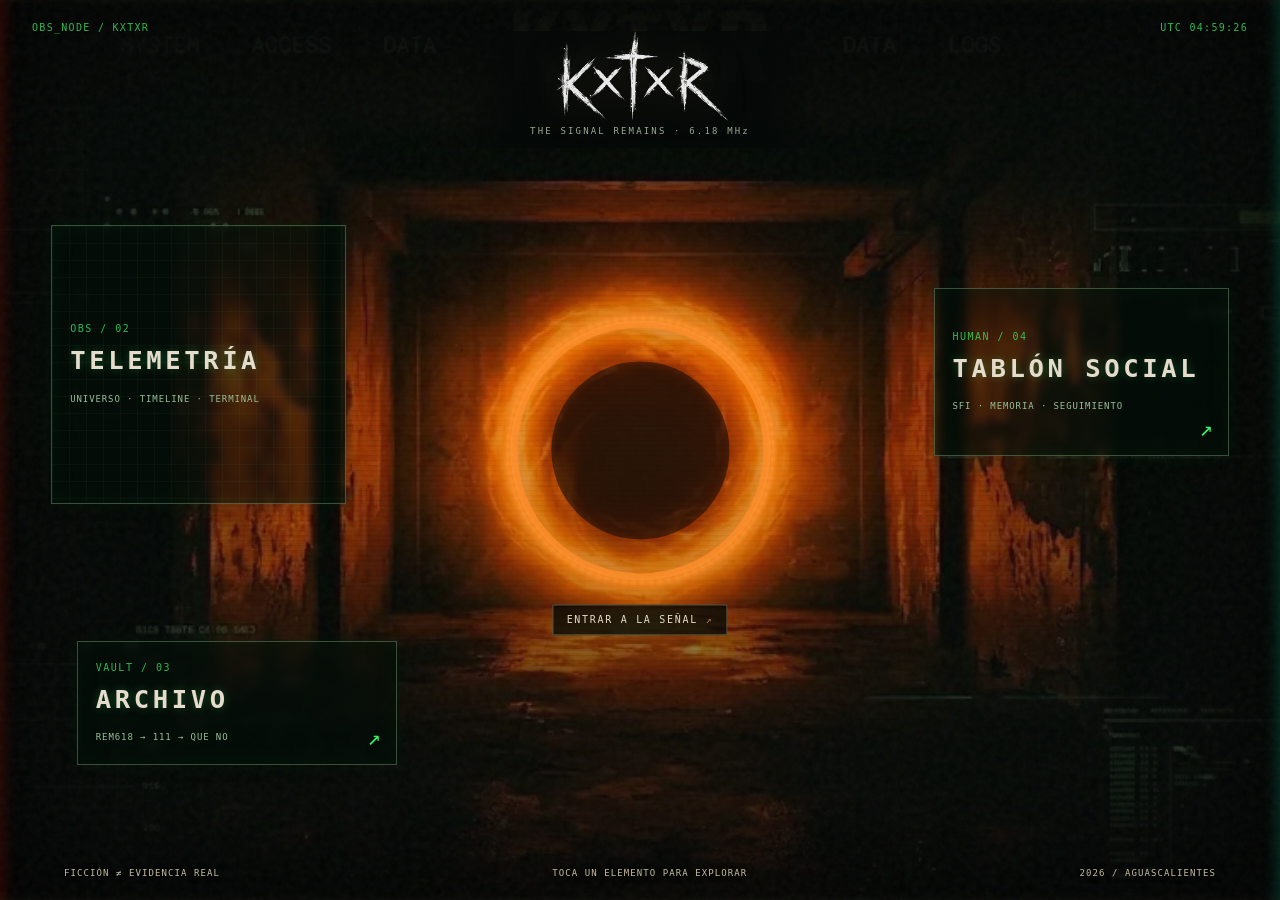
==== commit a314224f: "design: make public Living Blackboard a visible spatial hub" ====
--- a/index.html
+++ b/index.html
@@ -14,7 +14,7 @@
   <button class="hotspot portal-target" data-hub="music" aria-label="Entrar al portal: música, videos y artista"><span class="portal-ring"></span><span class="portal-core"></span><span class="portal-caption">ENTRAR A LA SEÑAL <span>↗</span></span></button>
   <button class="hotspot telemetry-target" data-hub="universe" aria-label="Abrir telemetría: universo y terminal"><span class="signal-grid" aria-hidden="true"></span><span class="zone-index">OBS / 02</span><strong>TELEMETRÍA</strong><small>UNIVERSO · TIMELINE · TERMINAL</small><span class="led"></span></button>
   <button class="hotspot archive-target" data-hub="archive" aria-label="Abrir archivo y bóveda"><span class="zone-index">VAULT / 03</span><strong>ARCHIVO</strong><small>REM618 → 111 → QUE NO</small><span class="edge-arrow">↗</span></button>
-  <button class="hotspot memory-target" data-hub="memory" aria-label="Abrir memoria y orientación comunitaria"><span class="zone-index">HUMAN / 04</span><strong>MEMORIA</strong><small>ORIENTACIÓN · RECURSOS</small><span class="edge-arrow">↗</span></button>
+  <button class="hotspot memory-target" data-hub="memory" aria-label="Abrir el hub del SFI Living Blackboard y seguimiento social"><span class="zone-index">HUMAN / 04</span><strong>TABLÓN SOCIAL</strong><small>SFI · MEMORIA · SEGUIMIENTO</small><span class="edge-arrow">↗</span></button>
   <div class="scene-foot"><span>FICCIÓN ≠ EVIDENCIA REAL</span><span>TOCA UN ELEMENTO PARA EXPLORAR</span><span>2026 / AGUASCALIENTES</span></div>
   <div class="portal-flash" id="flash" aria-hidden="true"></div>
   <section id="hub" class="hub" role="dialog" aria-modal="true" aria-labelledby="hubTitle" aria-hidden="true" inert>
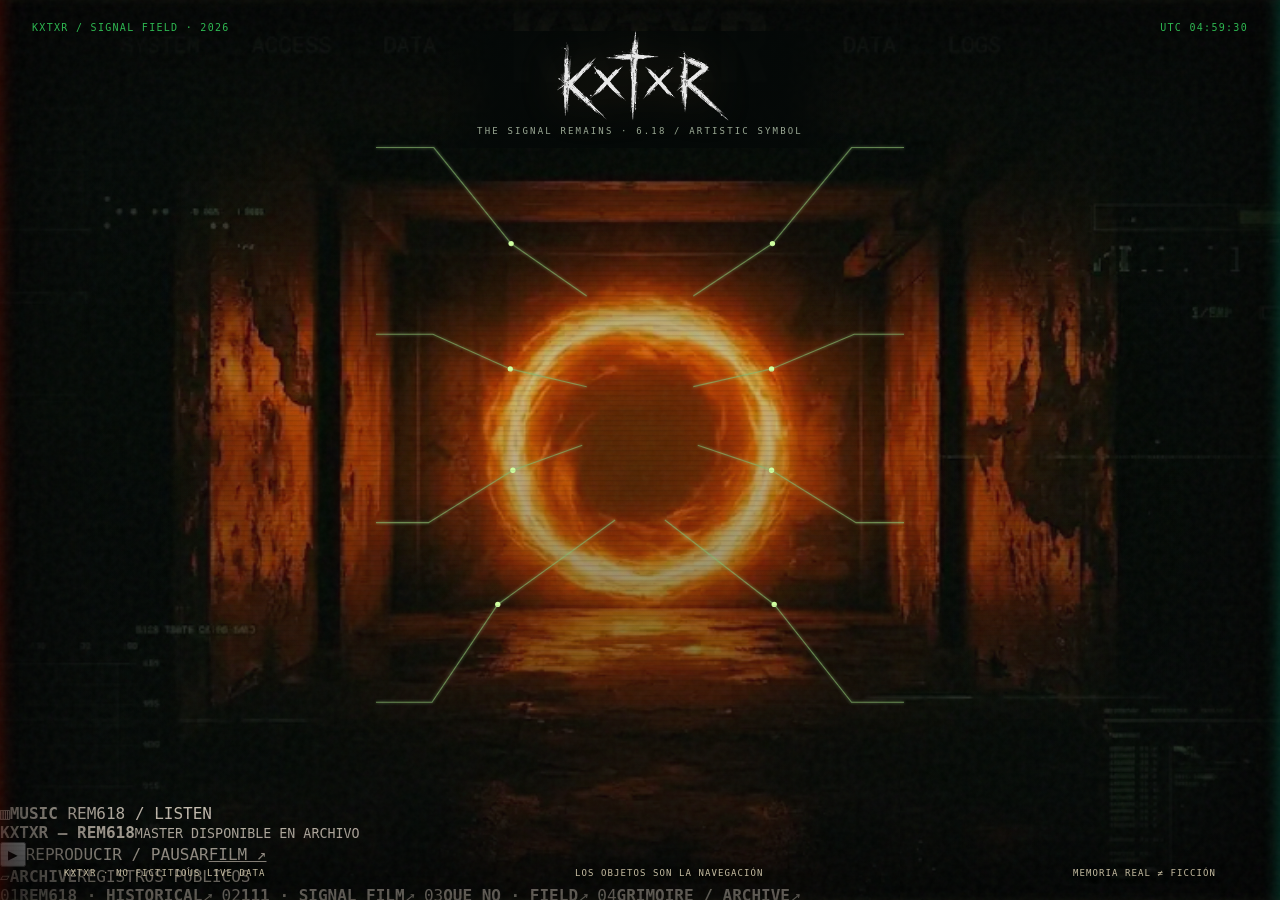
==== commit 3f23acc9: "feat: reconstruct KXTXR landing as cinematic eight-module diegetic scene" ====
--- a/index.html
+++ b/index.html
@@ -1,27 +1,76 @@
 <!doctype html>
 <html lang="es"><head>
 <meta charset="UTF-8"><meta name="viewport" content="width=device-width, initial-scale=1, viewport-fit=cover">
-<meta name="theme-color" content="#0D0E10"><meta name="description" content="KXTXR: música, universo artístico y memoria. Una sola escena, múltiples experiencias.">
+<meta name="theme-color" content="#0D0E10"><meta name="description" content="KXTXR · Música, archivo, universo, memoria y presencia dentro de un portal interactivo.">
 <title>KXTXR · THE SIGNAL REMAINS</title>
-<link rel="preload" as="image" href="/assets/kxtxr/portal/portal-background.webp"><link rel="stylesheet" href="/portal.css">
-<script src="/portal.js" type="module"></script>
+<link rel="preload" as="image" href="/assets/kxtxr/portal/portal-background.webp">
+<link rel="stylesheet" href="/portal.css"><script src="/portal.js" type="module"></script>
 </head><body>
 <main class="world" id="world">
-  <div class="backdrop" aria-hidden="true"></div><div class="atmosphere" aria-hidden="true"></div>
-  <div class="chromatic" aria-hidden="true"></div><div class="scanlines" aria-hidden="true"></div><div class="grain" aria-hidden="true"></div>
-  <header class="brand" aria-label="KXTXR"><img class="logo-official" src="/assets/kxtxr/kxtxr-logo-transparent.png" alt="KXTXR"><span>THE SIGNAL REMAINS · 6.18 MHz</span></header>
-  <div class="top-status" aria-hidden="true"><span>OBS_NODE / KXTXR</span><span id="clock">UTC --:--:--</span></div>
-  <button class="hotspot portal-target" data-hub="music" aria-label="Entrar al portal: música, videos y artista"><span class="portal-ring"></span><span class="portal-core"></span><span class="portal-caption">ENTRAR A LA SEÑAL <span>↗</span></span></button>
-  <button class="hotspot telemetry-target" data-hub="universe" aria-label="Abrir telemetría: universo y terminal"><span class="signal-grid" aria-hidden="true"></span><span class="zone-index">OBS / 02</span><strong>TELEMETRÍA</strong><small>UNIVERSO · TIMELINE · TERMINAL</small><span class="led"></span></button>
-  <button class="hotspot archive-target" data-hub="archive" aria-label="Abrir archivo y bóveda"><span class="zone-index">VAULT / 03</span><strong>ARCHIVO</strong><small>REM618 → 111 → QUE NO</small><span class="edge-arrow">↗</span></button>
-  <button class="hotspot memory-target" data-hub="memory" aria-label="Abrir el hub del SFI Living Blackboard y seguimiento social"><span class="zone-index">HUMAN / 04</span><strong>TABLÓN SOCIAL</strong><small>SFI · MEMORIA · SEGUIMIENTO</small><span class="edge-arrow">↗</span></button>
-  <div class="scene-foot"><span>FICCIÓN ≠ EVIDENCIA REAL</span><span>TOCA UN ELEMENTO PARA EXPLORAR</span><span>2026 / AGUASCALIENTES</span></div>
-  <div class="portal-flash" id="flash" aria-hidden="true"></div>
-  <section id="hub" class="hub" role="dialog" aria-modal="true" aria-labelledby="hubTitle" aria-hidden="true" inert>
-    <div class="hub-frame"><div class="hub-head"><span class="meta" id="hubMeta">KXTXR / SIGNAL</span><div class="hub-tools"><span class="hub-clock" id="hubClock">● LOCAL</span><button id="closeHub" class="close" aria-label="Cerrar y volver al portal">✕ <span>CERRAR</span></button></div></div>
-      <div class="hub-body"><aside class="hub-sidebar"><p class="hub-overline" id="hubOverline">ENTRADA / 01</p><h1 id="hubTitle">LA SEÑAL.</h1><p id="hubDesc"></p><div class="hub-rail" id="hubRail"></div><span class="micro-note">KXTXR · ARTISTA / UNIVERSO / MEMORIA</span></aside><div id="hubContent" class="hub-content"></div></div>
+<div class="backdrop" aria-hidden="true"></div><div class="atmosphere" aria-hidden="true"></div>
+<div class="chromatic" aria-hidden="true"></div><div class="scanlines" aria-hidden="true"></div><div class="grain" aria-hidden="true"></div>
+<header class="brand" aria-label="KXTXR"><img class="logo-official" src="/assets/kxtxr/kxtxr-logo-transparent.png" alt="KXTXR"><span>THE SIGNAL REMAINS · 6.18 / ARTISTIC SYMBOL</span></header>
+<div class="top-status" aria-hidden="true"><span>KXTXR / SIGNAL FIELD · 2026</span><span id="clock">UTC --:--:--</span></div>
+<svg class="signal-conduits" viewBox="0 0 1440 900" preserveAspectRatio="none" aria-hidden="true">
+<defs><filter id="conduitGlow"><feGaussianBlur stdDeviation="2" result="g"/><feMerge><feMergeNode in="g"/><feMergeNode in="SourceGraphic"/></feMerge></filter></defs>
+<g stroke="#86b86d" stroke-width="1.25" fill="none" opacity=".71" filter="url(#conduitGlow)">
+<path d="M423 166 H488 L575 274 L660 333"/><path d="M423 376 H487 L574 415 L660 435"/><path d="M423 588 H482 L577 529 L655 501"/><path d="M423 790 H486 L560 680 L692 585"/>
+<path d="M1017 166 H958 L869 274 L780 333"/><path d="M1017 376 H961 L868 415 L780 435"/><path d="M1017 588 H963 L868 529 L785 501"/><path d="M1017 790 H958 L871 680 L748 585"/>
+</g><g fill="#cfff9f"><circle cx="575" cy="274" r="3"/><circle cx="574" cy="415" r="3"/><circle cx="577" cy="529" r="3"/><circle cx="560" cy="680" r="3"/><circle cx="869" cy="274" r="3"/><circle cx="868" cy="415" r="3"/><circle cx="868" cy="529" r="3"/><circle cx="871" cy="680" r="3"/></g>
+</svg>
+<div class="stage-reticle" aria-hidden="true"><i></i><b></b><em></em></div>
+<div class="scene-modules" aria-label="Hubs interactivos KXTXR">
+<div class="module-column left-column">
+  <article class="diegetic-panel panel-music" role="button" tabindex="0" data-hub="music" data-tab="listen" aria-label="Explorar música y artista de KXTXR">
+    <div class="panel-heading"><span class="panel-symbol">▥</span><strong>MUSIC</strong><span class="panel-meta"><i class="online-dot"></i> REM618 / LISTEN</span></div>
+    <div class="panel-content musical">
+      <div class="disc-art" aria-hidden="true"><span></span></div>
+      <div class="music-unit"><b>KXTXR — REM618</b><small>MASTER DISPONIBLE EN ARCHIVO</small><div class="micro-wave" aria-hidden="true"></div><div class="playback-row"><button type="button" class="micro-play" id="scenePlay" aria-label="Reproducir REM618">▶</button><span id="sceneAudioStatus">REPRODUCIR / PAUSAR</span><a href="/artist/" aria-label="Abrir film de KXTXR">FILM ↗</a></div></div>
     </div>
-  </section>
-  <span id="announcer" class="sr-only" aria-live="polite"></span>
-</main>
-</body></html>+    <audio id="sceneAudio" preload="none" src="/assets/KXTXR%20-%20REM%20618%20master%20final.wav"></audio>
+  </article>
+  <article class="diegetic-panel panel-archive" role="button" tabindex="0" data-hub="archive" data-tab="index" aria-label="Explorar archivo de obras musicales">
+    <div class="panel-heading"><span class="panel-symbol">▱</span><strong>ARCHIVE</strong><span class="panel-meta">REGISTROS PÚBLICOS</span></div>
+    <div class="panel-content record-list">
+      <a href="/historical/rem618/"><span>01</span><b>REM618 · HISTORICAL</b><i>↗</i></a>
+      <a href="/artist/"><span>02</span><b>111 · SIGNAL FILM</b><i>↗</i></a>
+      <a href="/legacy/#queno"><span>03</span><b>QUE NO · FIELD</b><i>↗</i></a>
+      <a href="/legacy/#archivo"><span>04</span><b>GRIMOIRE / ARCHIVE</b><i>↗</i></a>
+    </div>
+  </article>
+  <article class="diegetic-panel panel-vault" role="button" tabindex="0" data-hub="archive" data-tab="vault" aria-label="Explorar bóveda artística">
+    <div class="panel-heading"><span class="panel-symbol">◇</span><strong>VAULT</strong><span class="panel-meta">OBJETOS / CORPUS</span></div>
+    <div class="panel-content vault-display"><div class="vault-symbol" aria-hidden="true"><span>◈</span><small>ARTIFACT</small></div><div class="vault-copy"><b>KXTXR / OBJETOS</b><p>Ediciones, vestigios y materiales del film.</p><span>CATÁLOGO · NO VENTA ACTIVA</span><a href="/artist/#stickerShop">EXPLORAR CORPUS ↗</a></div></div>
+  </article>
+  <article class="diegetic-panel panel-memory" role="button" tabindex="0" data-hub="memory" aria-label="Abrir SFI Living Blackboard y seguimiento social">
+    <div class="panel-heading"><span class="panel-symbol">◎</span><strong>MEMORY</strong><span class="panel-meta">TABLÓN SOCIAL · SFI</span></div>
+    <div class="panel-content memory-display"><div class="memory-mark" aria-hidden="true">∿</div><div><b>LIVING BLACKBOARD</b><p>Consulta, iniciativas y seguimiento. Participación sujeta a sesión y permisos.</p><a href="https://sfi-living-blackboard.hh8xnc46c6.chatgpt.site/" target="_blank" rel="noopener noreferrer">ABRIR TABLÓN ↗</a></div></div>
+  </article>
+</div>
+<div class="module-column right-column">
+  <article class="diegetic-panel panel-timeline" role="button" tabindex="0" data-hub="universe" data-tab="timeline" aria-label="Explorar cronología narrativa KXTXR">
+    <div class="panel-heading"><span class="panel-symbol">▤</span><strong>TIMELINE</strong><span class="panel-meta">RELATO / PROYECCIÓN</span></div>
+    <div class="panel-content timeline-display"><div class="time-track" id="timelineTrack"><span>1987</span><span>1998</span><span>2018</span><span>2026</span><span>2050*</span></div><div class="time-detail"><b id="timelinePreviewYear">2026 · OBSERVACIÓN</b><p id="timelinePreviewText">Año de referencia del proyecto. Las fechas narrativas no acreditan acontecimientos reales.</p></div></div>
+  </article>
+  <article class="diegetic-panel panel-live" role="button" tabindex="0" data-hub="music" data-tab="video" aria-label="Explorar material audiovisual del artista">
+    <div class="panel-heading"><span class="panel-symbol">◉</span><strong>LIVE</strong><span class="panel-meta"><i class="online-dot muted-dot"></i> MATERIAL ARCHIVADO</span></div>
+    <div class="panel-content live-display"><div class="live-preview"><video id="sceneLive" preload="none" playsinline muted poster="/assets/kxtxr/que-no-07-12-hero.png"><source src="/assets/stairwell-shadow-021.mp4" type="video/mp4"></video><span>FIELD VIDEO / ARCHIVE</span></div><div><b>PRESENCIA</b><p>Material de campo disponible. No es una transmisión en directo.</p><button type="button" id="sceneVideoToggle" aria-label="Reproducir video de archivo">▶ / PAUSA</button></div></div>
+  </article>
+  <article class="diegetic-panel panel-press" aria-label="Prensa y contacto KXTXR">
+    <div class="panel-heading"><span class="panel-symbol">▣</span><strong>PRESS</strong><span class="panel-meta">MEDIA / CONTACT</span></div>
+    <div class="panel-content press-list"><a href="/legacy/#contacto"><span>CONTACTO Y CANALES</span><i>↗</i></a><a href="/legacy/#rider"><span>RIDER · ESTADO ACTUAL</span><i>↗</i></a><a href="/artist/"><span>ARTIST · SIGNAL FILM</span><i>↗</i></a><a href="https://www.youtube.com/@kxtxrsignal" target="_blank" rel="noopener noreferrer"><span>YOUTUBE</span><i>↗</i></a></div>
+  </article>
+  <article class="diegetic-panel panel-terminal" role="button" tabindex="0" data-hub="universe" data-tab="terminal" aria-label="Explorar terminal narrativa">
+    <div class="panel-heading"><span class="panel-symbol">&gt;_</span><strong>TERMINAL</strong><span class="panel-meta"><i class="online-dot"></i> LOCAL / FICTION</span></div>
+    <div class="panel-content terminal-display"><div id="sceneTermLog" aria-live="polite">KXTXR / NARRATIVE TERMINAL<br>&gt; SCENE READY<br>&gt; TYPE HELP FOR COMMANDS</div><form id="sceneTermForm"><label class="sr-only" for="sceneTermInput">Comando narrativo</label><input id="sceneTermInput" autocomplete="off" spellcheck="false" placeholder="help / signal / archive…"><button type="submit" aria-label="Ejecutar comando">↵</button></form></div>
+  </article>
+</div>
+</div>
+<button class="portal-target" data-hub="music" data-tab="listen" aria-label="Abrir música desde el portal luminoso"><span class="portal-ring"></span><span class="portal-core"></span></button>
+<div class="scene-foot"><span>KXTXR · NO FICTITIOUS LIVE DATA</span><span>LOS OBJETOS SON LA NAVEGACIÓN</span><span>MEMORIA REAL ≠ FICCIÓN</span></div>
+<div class="portal-flash" id="flash" aria-hidden="true"></div>
+<section id="hub" class="hub" role="dialog" aria-modal="true" aria-labelledby="hubTitle" aria-hidden="true" inert>
+<div class="hub-frame"><div class="hub-head"><span class="meta" id="hubMeta">KXTXR / SIGNAL</span><div class="hub-tools"><span class="hub-clock" id="hubClock">● LOCAL</span><button id="closeHub" class="close" aria-label="Cerrar y volver al portal">✕ <span>CERRAR</span></button></div></div>
+<div class="hub-body"><aside class="hub-sidebar"><p class="hub-overline" id="hubOverline">ENTRADA / 01</p><h1 id="hubTitle">LA SEÑAL.</h1><p id="hubDesc"></p><div class="hub-rail" id="hubRail"></div><span class="micro-note">KXTXR · ARTISTA / UNIVERSO / MEMORIA</span></aside><div id="hubContent" class="hub-content"></div></div></div>
+</section><span id="announcer" class="sr-only" aria-live="polite"></span>
+</main></body></html>
--- a/portal.css
+++ b/portal.css
@@ -10,4 +10,6 @@
 .logo-official{width:clamp(165px,21vw,300px);max-height:90px;object-fit:contain;filter:drop-shadow(0 0 22px rgba(180,124,68,.23))}
 @media(max-width:600px){.logo-official{width:min(55vw,230px)}}
 @media(max-width:800px){.hub-body{grid-template-columns:1fr;overflow:auto}.hub-sidebar{overflow:visible;border-right:0;border-bottom:1px solid var(--edge)}.hub-sidebar h1{font-size:clamp(35px,8vw,64px);margin:13px 0}.hub-rail{display:flex;overflow-x:auto}.hub-rail button{flex:0 0 auto}.hub-content{overflow:visible}.micro-note{display:none}}
-@media(prefers-reduced-motion:reduce){.portal-ring,.portal-ring::before,.portal-ring::after,.wave i{animation:none!important}.backdrop{transition:none}.portal-flash.go{animation:none!important}}+@media(prefers-reduced-motion:reduce){.portal-ring,.portal-ring::before,.portal-ring::after,.wave i{animation:none!important}.backdrop{transition:none}.portal-flash.go{animation:none!important}}
+/* Living Blackboard is a spatial surface, not a conventional entry CTA. */
+.memory-target{border-left:3px solid var(--amber);background:linear-gradient(110deg,rgba(7,24,13,.83),rgba(13,14,16,.62));box-shadow:inset 0 0 30px rgba(82,109,97,.18),0 0 24px rgba(82,109,97,.1)}.memory-target::after{content:'';position:absolute;right:11px;top:11px;width:9px;height:9px;border-radius:50%;background:var(--phosphor);box-shadow:0 0 9px rgba(82,109,97,.6)}.memory-target:hover,.memory-target:focus-visible{border-left-color:var(--crt)}
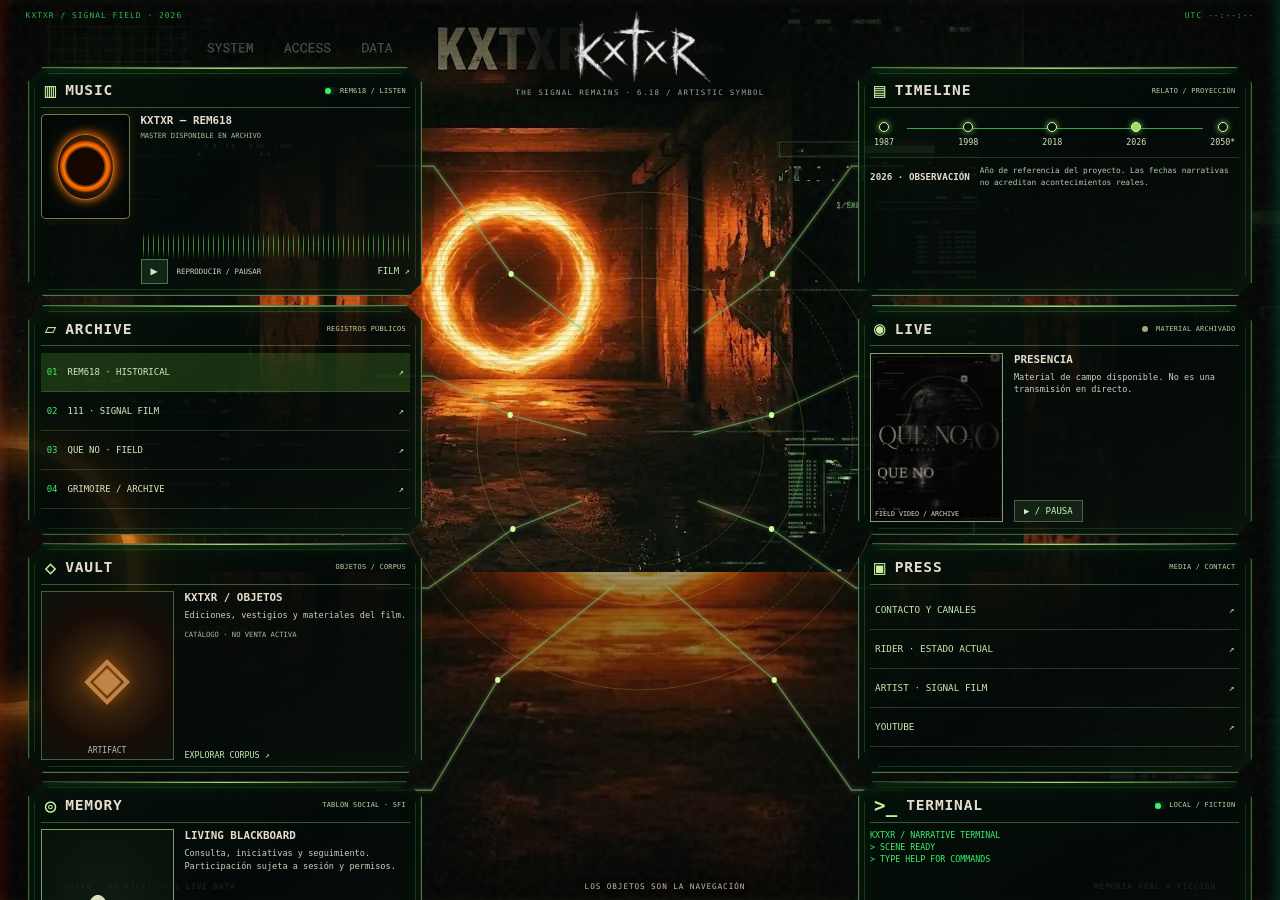
==== commit e5a8955d: "Add HeyGen cinematic full-page video behind existing KXTXR hubs" ====
--- a/index.html
+++ b/index.html
@@ -7,7 +7,7 @@
 <link rel="stylesheet" href="/portal.css"><script src="/portal.js" type="module"></script>
 </head><body>
 <main class="world" id="world">
-<div class="backdrop" aria-hidden="true"></div><div class="atmosphere" aria-hidden="true"></div>
+<div class="backdrop" aria-hidden="true"></div><video class="hero-motion" aria-hidden="true" autoplay muted loop playsinline preload="metadata" poster="/assets/kxtxr/portal/portal-background.webp"><source src="https://resource2.heygen.ai/videos/c461248fa5b24cdcb283a505bc3e7de8/c461248fa5b24cdcb283a505bc3e7de8/01a1a3b0-32c7-761b-896b-6853b803f949.mp4" type="video/mp4"></video><div class="atmosphere" aria-hidden="true"></div>
 <div class="chromatic" aria-hidden="true"></div><div class="scanlines" aria-hidden="true"></div><div class="grain" aria-hidden="true"></div>
 <header class="brand" aria-label="KXTXR"><img class="logo-official" src="/assets/kxtxr/kxtxr-logo-transparent.png" alt="KXTXR"><span>THE SIGNAL REMAINS · 6.18 / ARTISTIC SYMBOL</span></header>
 <div class="top-status" aria-hidden="true"><span>KXTXR / SIGNAL FIELD · 2026</span><span id="clock">UTC --:--:--</span></div>
--- a/portal.css
+++ b/portal.css
@@ -13,3 +13,36 @@
 @media(prefers-reduced-motion:reduce){.portal-ring,.portal-ring::before,.portal-ring::after,.wave i{animation:none!important}.backdrop{transition:none}.portal-flash.go{animation:none!important}}
 /* Living Blackboard is a spatial surface, not a conventional entry CTA. */
 .memory-target{border-left:3px solid var(--amber);background:linear-gradient(110deg,rgba(7,24,13,.83),rgba(13,14,16,.62));box-shadow:inset 0 0 30px rgba(82,109,97,.18),0 0 24px rgba(82,109,97,.1)}.memory-target::after{content:'';position:absolute;right:11px;top:11px;width:9px;height:9px;border-radius:50%;background:var(--phosphor);box-shadow:0 0 9px rgba(82,109,97,.6)}.memory-target:hover,.memory-target:focus-visible{border-left-color:var(--crt)}
+
+/* KXTXR / 2026-11-03: reconstructed diegetic HUD, not floating CTA boxes */
+.world{min-height:0;height:100svh;--panel:#030b08d8;--hudline:rgba(170,237,128,.44)}
+.top-status{top:1.2%;left:2%;right:2%;z-index:9;font-size:clamp(6px,.62vw,10px)}
+.brand{z-index:11;top:1.25%;background:linear-gradient(90deg,transparent,#040807d9 16% 84%,transparent);padding:0 1.5vw .3vw}
+.logo-official{width:clamp(145px,16vw,255px);max-height:8vh}
+.brand>span{font-size:clamp(6px,.58vw,8px);letter-spacing:.18em}
+.scene-modules{position:absolute;inset:7.4% 2.2% 3.3%;z-index:7;display:grid;grid-template-columns:minmax(0,1fr) minmax(0,1fr);justify-content:space-between;gap:clamp(12px,34vw,620px);pointer-events:none}
+.module-column{min-width:0;display:grid;grid-template-rows:repeat(4,minmax(0,1fr));gap:clamp(6px,.95vh,13px)}
+.diegetic-panel{position:relative;min-height:0;min-width:0;padding:clamp(8px,.9vw,15px);pointer-events:auto;color:var(--bone);border:1px solid rgba(156,215,124,.52);background:linear-gradient(145deg,rgba(5,17,9,.9),rgba(2,9,8,.84) 50%,rgba(9,17,11,.93));box-shadow:inset 0 0 0 1px rgba(19,67,34,.42),inset 0 0 24px rgba(20,100,35,.15),0 0 8px rgba(64,146,50,.17);clip-path:polygon(0 15px,15px 0,calc(100% - 16px) 0,100% 16px,100% calc(100% - 14px),calc(100% - 14px) 100%,15px 100%,0 calc(100% - 15px));transition:filter .22s,background .22s,box-shadow .22s}
+.diegetic-panel::before{content:"";position:absolute;inset:5px;clip-path:inherit;border:1px solid rgba(87,170,71,.26);pointer-events:none}
+.diegetic-panel::after{content:"";position:absolute;left:17px;right:17px;top:0;height:1px;background:linear-gradient(90deg,transparent,rgba(197,250,142,.84),transparent);box-shadow:0 0 9px rgba(125,240,95,.65);pointer-events:none}
+.diegetic-panel[role="button"]{cursor:pointer}.diegetic-panel:hover,.diegetic-panel:focus-visible,.diegetic-panel:focus-within{filter:brightness(1.17);box-shadow:0 0 26px rgba(79,192,68,.28),inset 0 0 24px rgba(32,140,45,.2);outline:1px solid var(--crt);outline-offset:2px}
+.panel-heading{height:clamp(23px,3.2vh,34px);display:flex;align-items:center;gap:clamp(6px,.7vw,13px);border-bottom:1px solid rgba(120,193,89,.43);padding:0 4px 5px;white-space:nowrap}
+.panel-symbol{color:#c8efa0;font-size:clamp(14px,1.5vw,23px);font-weight:600;line-height:1}.panel-heading>strong{font-size:clamp(12px,1.14vw,20px);letter-spacing:.055em;line-height:1}.panel-meta{margin-left:auto;font-size:clamp(6px,.54vw,10px);letter-spacing:.035em;color:#b9d6a0;white-space:nowrap;overflow:hidden;text-overflow:ellipsis}
+.online-dot{display:inline-block;width:6px;height:6px;border-radius:50%;background:var(--crt);box-shadow:0 0 9px var(--crt);vertical-align:middle;margin-right:4px}.muted-dot{background:#a7a684;box-shadow:none}
+.panel-content{height:calc(100% - clamp(23px,3.2vh,34px));min-height:0;overflow:auto;scrollbar-color:#648c52 transparent;scrollbar-width:thin;padding-top:clamp(6px,.7vh,11px)}
+.musical{display:grid;grid-template-columns:clamp(48px,7vw,102px) minmax(0,1fr);gap:clamp(8px,.8vw,14px)}.disc-art{position:relative;min-height:0;height:100%;max-height:105px;overflow:hidden;border:1px solid rgba(190,219,143,.55);border-radius:5px;background:radial-gradient(circle at 50% 50%,#160701 0 27%,transparent 28%),radial-gradient(circle at 50% 50%,transparent 28%,#ff7900 32%,#dc4f00 36%,transparent 39%),radial-gradient(circle at 55% 47%,#9b3506,#080d08 55%,#030806);box-shadow:inset 0 0 18px #000,0 0 12px #a94c0a33}.disc-art span{position:absolute;inset:18%;border-radius:50%;border:1px solid rgba(255,167,65,.62);box-shadow:0 0 10px #ff7700}
+.music-unit{display:flex;flex-direction:column;min-width:0}.music-unit>b,.vault-copy>b,.memory-display b,.live-display b{font-size:clamp(9px,.85vw,14px);white-space:nowrap;overflow:hidden;text-overflow:ellipsis}.music-unit small,.vault-copy span{font-size:clamp(7px,.56vw,10px);color:#a9b99b;margin-top:4px}
+.micro-wave{height:clamp(14px,3vh,33px);margin-top:auto;background:repeating-linear-gradient(90deg,transparent 0 2px,rgba(119,225,92,.73) 2px 3px,transparent 3px 5px);mask-image:linear-gradient(0deg,transparent,black 35% 65%,transparent);opacity:.8}
+.playback-row{display:flex;align-items:center;gap:9px;min-height:25px}.playback-row>span{font-size:clamp(7px,.58vw,10px);color:#d4d3ba;min-width:0;flex:1}.playback-row>a,.vault-copy a,.memory-display a,.press-list a{color:#c5eab0;text-decoration:none}.playback-row>a{font-size:9px}.micro-play{width:27px;height:25px;border:1px solid #9fd08277;background:#112617;color:#d6e9bb;font-size:12px;padding:0}
+.record-list{display:flex;flex-direction:column}.record-list a{display:flex;align-items:center;gap:10px;min-height:23%;padding:2px 6px;border-bottom:1px solid rgba(126,192,92,.23);text-decoration:none;color:#d7e8bf;font-size:clamp(8px,.7vw,12px)}.record-list a:first-child{background:rgba(97,172,49,.23)}.record-list a:hover,.record-list a:focus-visible{background:rgba(99,178,68,.3)}.record-list a span{color:var(--crt);font-size:9px}.record-list a b{font-weight:500;flex:1}.record-list a i{font-style:normal;color:#cfff9f}
+.vault-display,.memory-display,.live-display{display:grid;grid-template-columns:36% minmax(0,1fr);gap:clamp(8px,.85vw,15px)}.vault-symbol{position:relative;display:grid;place-items:center;border:1px solid rgba(160,204,111,.42);background:radial-gradient(circle at 50% 52%,#df7b2454,#180d07 60%,#0a110c);min-height:65px}.vault-symbol span{font-size:clamp(40px,6vw,95px);color:#bf8548;text-shadow:0 0 16px #ff770077}.vault-symbol small{position:absolute;bottom:4px;font-size:8px;color:#bbb}.vault-copy{display:flex;flex-direction:column;min-width:0}.vault-copy p,.memory-display p,.live-display p{font-size:clamp(8px,.67vw,12px);line-height:1.45;color:#c9d2bc;margin:5px 0}.vault-copy a{font-size:clamp(8px,.65vw,11px);margin-top:auto}.memory-mark{border:1px solid #7d9c69;display:grid;place-items:center;color:#dbdfc4;font:clamp(45px,5.6vw,88px)/1 Georgia,serif;background:radial-gradient(ellipse at center,#4d6a462b,#071009)}.memory-display>div:last-child{min-width:0;display:flex;flex-direction:column}.memory-display a{margin-top:auto;font-size:clamp(8px,.7vw,11px)}
+.timeline-display{display:flex;flex-direction:column}.time-track{display:flex;align-items:center;justify-content:space-between;gap:4px;position:relative;margin:8px 4px 10px}.time-track::before{content:"";height:1px;position:absolute;top:6px;left:9%;right:9%;background:var(--crt);opacity:.7}.time-track span{position:relative;display:grid;place-items:center;font-size:clamp(8px,.65vw,11px);color:#d5e3bf;gap:5px;z-index:1}.time-track span::before{content:"";display:block;width:8px;height:8px;border-radius:50%;border:1px solid #d4f7b2;background:#08120a;box-shadow:0 0 6px #75c94c}.time-track span:nth-child(4)::before{background:#9bdd69}.time-detail{display:flex;align-items:center;gap:10px;border-top:1px solid #80ab6640;padding-top:7px}.time-detail b{font-size:clamp(8px,.72vw,12px);white-space:nowrap}.time-detail p{font-size:clamp(7px,.61vw,10px);line-height:1.5;color:#bac9a8;margin:0}
+.live-preview{position:relative;overflow:hidden;border:1px solid #82a16e;background:#081009;min-height:65px}.live-preview video{width:100%;height:100%;object-fit:cover;filter:grayscale(1) sepia(.3) brightness(.7)}.live-preview>span{position:absolute;bottom:3px;left:4px;font-size:clamp(6px,.52vw,9px);text-shadow:0 1px 5px #000}.live-display>div:last-child{display:flex;flex-direction:column;min-width:0}.live-display button{font-size:clamp(9px,.7vw,12px);margin-top:auto;color:#d2edb7;border:1px solid #80a66b80;background:#122315;align-self:flex-start;padding:5px 9px}
+.press-list{display:flex;flex-direction:column}.press-list a{display:flex;justify-content:space-between;gap:10px;border-bottom:1px solid #83a7754a;min-height:23%;align-items:center;font-size:clamp(8px,.73vw,12px);padding:3px 5px}.press-list a:hover{background:rgba(94,151,76,.23)}.press-list i{font-style:normal}
+.terminal-display{display:flex;flex-direction:column;gap:5px}#sceneTermLog{flex:1;overflow:auto;font:clamp(8px,.65vw,11px)/1.45 var(--mono);color:var(--crt);white-space:normal}#sceneTermForm{display:flex;width:100%;min-height:27px;border:1px solid rgba(134,215,104,.55);background:#030c06}#sceneTermForm input{background:none;color:#c0f3a3;border:0;outline:none;flex:1;min-width:0;padding:5px 8px;font-size:clamp(9px,.72vw,12px)}#sceneTermForm button{color:#d3f3b0;background:#173219;border:0;border-left:1px solid #7caf62;padding:2px 11px}
+.portal-target{z-index:6;width:min(31vw,460px);top:50%;border:0;background:transparent;pointer-events:auto}.portal-target:focus-visible{outline:2px solid var(--amber);outline-offset:10px}.portal-ring{inset:16%}.portal-caption{display:none}.stage-reticle{position:absolute;z-index:4;left:50%;top:49%;width:min(39vw,520px);aspect-ratio:1;border:1px solid rgba(222,165,76,.24);border-radius:50%;transform:translate(-50%,-50%);pointer-events:none}.stage-reticle i,.stage-reticle b,.stage-reticle em{position:absolute;inset:7%;border:1px dashed rgba(244,194,108,.22);border-radius:50%}.stage-reticle b{inset:17%;border:1px solid rgba(165,226,115,.24)}.stage-reticle em{inset:25%;border:1px dotted rgba(244,194,108,.3)}
+.signal-conduits{position:absolute;inset:0;z-index:3;width:100%;height:100%;pointer-events:none}.scene-foot{bottom:1%;font-size:clamp(7px,.6vw,10px)}
+@media(max-width:1100px){.scene-modules{gap:29vw;inset:9% 1.3% 4%}.panel-heading>strong{font-size:clamp(11px,1.5vw,17px)}.panel-meta{font-size:7px}.diegetic-panel{padding:8px}.stage-reticle{width:39vw}.portal-target{width:32vw}.vault-display,.memory-display,.live-display{grid-template-columns:31% 1fr}.vault-copy p,.memory-display p,.live-display p{font-size:8px}}
+@media(max-width:700px){.world{height:100svh;min-height:0}.brand{top:1.1%;padding:0 10px}.logo-official{width:min(39vw,185px);max-height:5.5vh}.brand>span{display:none}.top-status{font-size:6px;top:1.6%;left:2%;right:2%;opacity:.6}.scene-modules{inset:8% 2% 2%;display:grid;grid-template-columns:1fr 1fr;gap:clamp(9px,13vw,60px)}.module-column{gap:clamp(6px,1vh,12px)}.diegetic-panel{padding:5px;clip-path:polygon(0 9px,9px 0,calc(100% - 9px) 0,100% 9px,100% calc(100% - 9px),calc(100% - 9px) 100%,9px 100%,0 calc(100% - 9px))}.diegetic-panel::before{inset:2px}.panel-heading{gap:4px;height:24px;padding:0 2px 4px}.panel-heading>strong{font-size:clamp(9px,2.3vw,13px)}.panel-symbol{font-size:12px}.panel-meta{font-size:0}.online-dot{width:5px;height:5px}.panel-content{height:calc(100% - 24px);padding-top:5px}.musical{grid-template-columns:34% 1fr;gap:5px}.music-unit>b{font-size:clamp(8px,1.8vw,11px)}.music-unit small{font-size:6px}.playback-row{gap:4px}.playback-row>span,.playback-row>a{font-size:7px}.micro-play{width:22px;height:22px}.record-list a{font-size:clamp(7px,1.7vw,10px);gap:3px}.record-list a span{font-size:7px}.vault-display,.memory-display,.live-display{grid-template-columns:1fr;gap:2px}.vault-symbol,.memory-mark,.live-preview{display:none}.vault-copy>b,.memory-display b,.live-display b{font-size:clamp(8px,1.8vw,11px)}.vault-copy p,.memory-display p,.live-display p{font-size:clamp(7px,1.5vw,9px);margin:4px 0}.vault-copy span{font-size:7px}.vault-copy a,.memory-display a,.live-display button{font-size:8px}.time-track{margin:4px 0}.time-track span{font-size:7px}.time-track span::before{width:6px;height:6px}.time-detail{display:block}.time-detail p{font-size:7px}.time-detail b{font-size:8px}.press-list a{font-size:clamp(7px,1.6vw,10px)}#sceneTermLog{font-size:clamp(7px,1.6vw,10px)}#sceneTermForm input{font-size:8px}.portal-target{width:clamp(60px,22vw,160px);top:51%}.stage-reticle{width:31vw;top:51%}.portal-ring{inset:6%;border-width:4px}.signal-conduits{opacity:.45}.scene-foot{display:none}}
+@media(max-width:400px){.scene-modules{inset:7% 1.4% 1%;gap:15vw}.diegetic-panel{padding:4px}.panel-symbol{display:none}.panel-heading>strong{font-size:10px}.panel-heading{height:19px}.panel-content{height:calc(100% - 19px)}.micro-wave{height:11px}.playback-row>span{display:none}}
+@media(prefers-reduced-motion:reduce){.diegetic-panel{transition:none}.portal-ring{animation:none}}
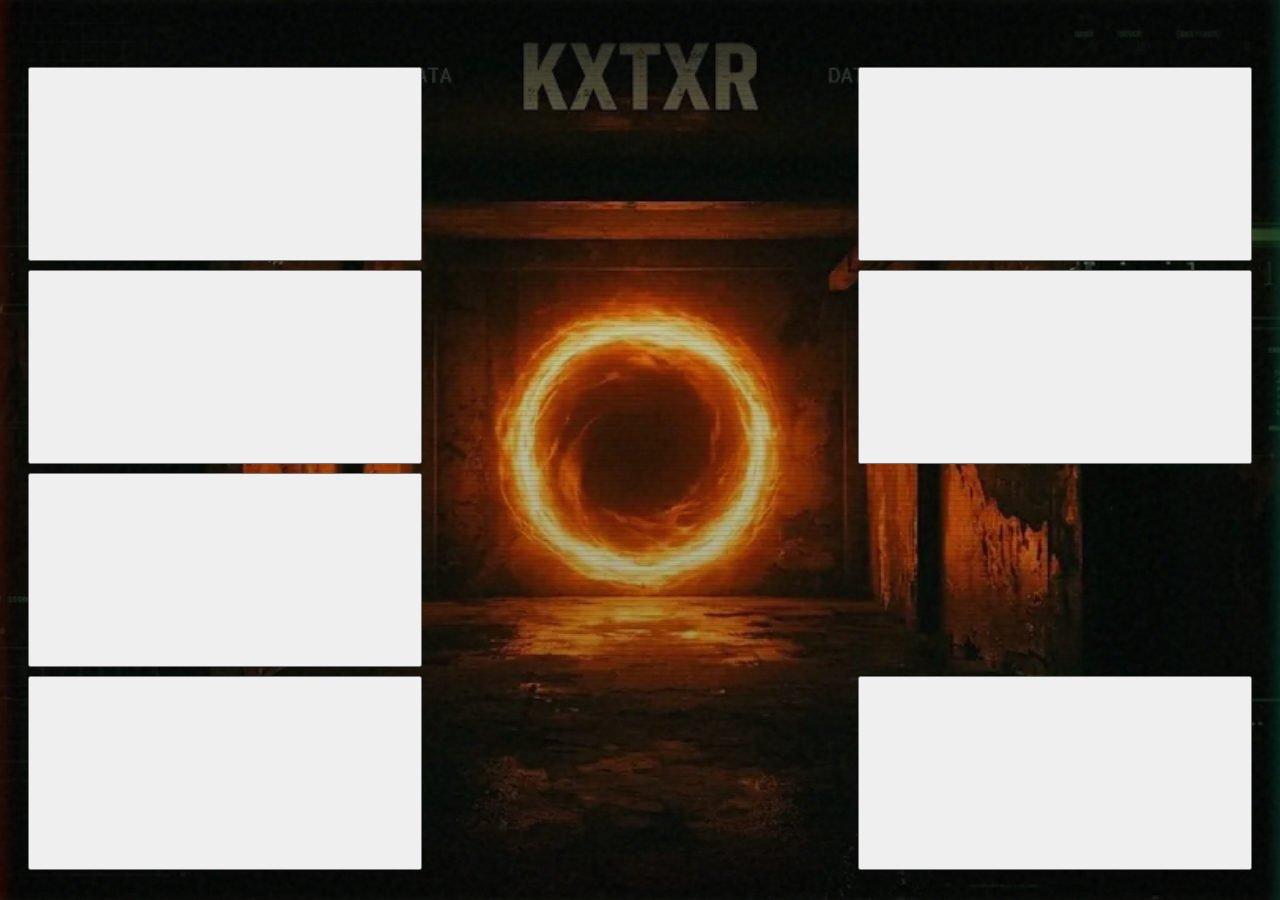
==== commit 3b79b2db: "Replace duplicate HUD artwork with invisible navigation hotspots" ====
--- a/index.html
+++ b/index.html
@@ -9,65 +9,20 @@
 <main class="world" id="world">
 <div class="backdrop" aria-hidden="true"></div><video class="hero-motion" aria-hidden="true" autoplay muted loop playsinline preload="metadata" poster="/assets/kxtxr/portal/portal-background.webp"><source src="https://resource2.heygen.ai/videos/c461248fa5b24cdcb283a505bc3e7de8/c461248fa5b24cdcb283a505bc3e7de8/01a1a3b0-32c7-761b-896b-6853b803f949.mp4" type="video/mp4"></video><div class="atmosphere" aria-hidden="true"></div>
 <div class="chromatic" aria-hidden="true"></div><div class="scanlines" aria-hidden="true"></div><div class="grain" aria-hidden="true"></div>
-<header class="brand" aria-label="KXTXR"><img class="logo-official" src="/assets/kxtxr/kxtxr-logo-transparent.png" alt="KXTXR"><span>THE SIGNAL REMAINS · 6.18 / ARTISTIC SYMBOL</span></header>
-<div class="top-status" aria-hidden="true"><span>KXTXR / SIGNAL FIELD · 2026</span><span id="clock">UTC --:--:--</span></div>
-<svg class="signal-conduits" viewBox="0 0 1440 900" preserveAspectRatio="none" aria-hidden="true">
-<defs><filter id="conduitGlow"><feGaussianBlur stdDeviation="2" result="g"/><feMerge><feMergeNode in="g"/><feMergeNode in="SourceGraphic"/></feMerge></filter></defs>
-<g stroke="#86b86d" stroke-width="1.25" fill="none" opacity=".71" filter="url(#conduitGlow)">
-<path d="M423 166 H488 L575 274 L660 333"/><path d="M423 376 H487 L574 415 L660 435"/><path d="M423 588 H482 L577 529 L655 501"/><path d="M423 790 H486 L560 680 L692 585"/>
-<path d="M1017 166 H958 L869 274 L780 333"/><path d="M1017 376 H961 L868 415 L780 435"/><path d="M1017 588 H963 L868 529 L785 501"/><path d="M1017 790 H958 L871 680 L748 585"/>
-</g><g fill="#cfff9f"><circle cx="575" cy="274" r="3"/><circle cx="574" cy="415" r="3"/><circle cx="577" cy="529" r="3"/><circle cx="560" cy="680" r="3"/><circle cx="869" cy="274" r="3"/><circle cx="868" cy="415" r="3"/><circle cx="868" cy="529" r="3"/><circle cx="871" cy="680" r="3"/></g>
-</svg>
-<div class="stage-reticle" aria-hidden="true"><i></i><b></b><em></em></div>
-<div class="scene-modules" aria-label="Hubs interactivos KXTXR">
+<!-- Transparent but accessible navigation aligned with the eight HUD regions in the video. -->
+<nav class="scene-modules invisible-hubs" aria-label="Explorar las ocho áreas de KXTXR">
 <div class="module-column left-column">
-  <article class="diegetic-panel panel-music" role="button" tabindex="0" data-hub="music" data-tab="listen" aria-label="Explorar música y artista de KXTXR">
-    <div class="panel-heading"><span class="panel-symbol">▥</span><strong>MUSIC</strong><span class="panel-meta"><i class="online-dot"></i> REM618 / LISTEN</span></div>
-    <div class="panel-content musical">
-      <div class="disc-art" aria-hidden="true"><span></span></div>
-      <div class="music-unit"><b>KXTXR — REM618</b><small>MASTER DISPONIBLE EN ARCHIVO</small><div class="micro-wave" aria-hidden="true"></div><div class="playback-row"><button type="button" class="micro-play" id="scenePlay" aria-label="Reproducir REM618">▶</button><span id="sceneAudioStatus">REPRODUCIR / PAUSAR</span><a href="/artist/" aria-label="Abrir film de KXTXR">FILM ↗</a></div></div>
-    </div>
-    <audio id="sceneAudio" preload="none" src="/assets/KXTXR%20-%20REM%20618%20master%20final.wav"></audio>
-  </article>
-  <article class="diegetic-panel panel-archive" role="button" tabindex="0" data-hub="archive" data-tab="index" aria-label="Explorar archivo de obras musicales">
-    <div class="panel-heading"><span class="panel-symbol">▱</span><strong>ARCHIVE</strong><span class="panel-meta">REGISTROS PÚBLICOS</span></div>
-    <div class="panel-content record-list">
-      <a href="/historical/rem618/"><span>01</span><b>REM618 · HISTORICAL</b><i>↗</i></a>
-      <a href="/artist/"><span>02</span><b>111 · SIGNAL FILM</b><i>↗</i></a>
-      <a href="/legacy/#queno"><span>03</span><b>QUE NO · FIELD</b><i>↗</i></a>
-      <a href="/legacy/#archivo"><span>04</span><b>GRIMOIRE / ARCHIVE</b><i>↗</i></a>
-    </div>
-  </article>
-  <article class="diegetic-panel panel-vault" role="button" tabindex="0" data-hub="archive" data-tab="vault" aria-label="Explorar bóveda artística">
-    <div class="panel-heading"><span class="panel-symbol">◇</span><strong>VAULT</strong><span class="panel-meta">OBJETOS / CORPUS</span></div>
-    <div class="panel-content vault-display"><div class="vault-symbol" aria-hidden="true"><span>◈</span><small>ARTIFACT</small></div><div class="vault-copy"><b>KXTXR / OBJETOS</b><p>Ediciones, vestigios y materiales del film.</p><span>CATÁLOGO · NO VENTA ACTIVA</span><a href="/artist/#stickerShop">EXPLORAR CORPUS ↗</a></div></div>
-  </article>
-  <article class="diegetic-panel panel-memory" role="button" tabindex="0" data-hub="memory" aria-label="Abrir SFI Living Blackboard y seguimiento social">
-    <div class="panel-heading"><span class="panel-symbol">◎</span><strong>MEMORY</strong><span class="panel-meta">TABLÓN SOCIAL · SFI</span></div>
-    <div class="panel-content memory-display"><div class="memory-mark" aria-hidden="true">∿</div><div><b>LIVING BLACKBOARD</b><p>Consulta, iniciativas y seguimiento. Participación sujeta a sesión y permisos.</p><a href="https://sfi-living-blackboard.hh8xnc46c6.chatgpt.site/" target="_blank" rel="noopener noreferrer">ABRIR TABLÓN ↗</a></div></div>
-  </article>
-</div>
-<div class="module-column right-column">
-  <article class="diegetic-panel panel-timeline" role="button" tabindex="0" data-hub="universe" data-tab="timeline" aria-label="Explorar cronología narrativa KXTXR">
-    <div class="panel-heading"><span class="panel-symbol">▤</span><strong>TIMELINE</strong><span class="panel-meta">RELATO / PROYECCIÓN</span></div>
-    <div class="panel-content timeline-display"><div class="time-track" id="timelineTrack"><span>1987</span><span>1998</span><span>2018</span><span>2026</span><span>2050*</span></div><div class="time-detail"><b id="timelinePreviewYear">2026 · OBSERVACIÓN</b><p id="timelinePreviewText">Año de referencia del proyecto. Las fechas narrativas no acreditan acontecimientos reales.</p></div></div>
-  </article>
-  <article class="diegetic-panel panel-live" role="button" tabindex="0" data-hub="music" data-tab="video" aria-label="Explorar material audiovisual del artista">
-    <div class="panel-heading"><span class="panel-symbol">◉</span><strong>LIVE</strong><span class="panel-meta"><i class="online-dot muted-dot"></i> MATERIAL ARCHIVADO</span></div>
-    <div class="panel-content live-display"><div class="live-preview"><video id="sceneLive" preload="none" playsinline muted poster="/assets/kxtxr/que-no-07-12-hero.png"><source src="/assets/stairwell-shadow-021.mp4" type="video/mp4"></video><span>FIELD VIDEO / ARCHIVE</span></div><div><b>PRESENCIA</b><p>Material de campo disponible. No es una transmisión en directo.</p><button type="button" id="sceneVideoToggle" aria-label="Reproducir video de archivo">▶ / PAUSA</button></div></div>
-  </article>
-  <article class="diegetic-panel panel-press" aria-label="Prensa y contacto KXTXR">
-    <div class="panel-heading"><span class="panel-symbol">▣</span><strong>PRESS</strong><span class="panel-meta">MEDIA / CONTACT</span></div>
-    <div class="panel-content press-list"><a href="/legacy/#contacto"><span>CONTACTO Y CANALES</span><i>↗</i></a><a href="/legacy/#rider"><span>RIDER · ESTADO ACTUAL</span><i>↗</i></a><a href="/artist/"><span>ARTIST · SIGNAL FILM</span><i>↗</i></a><a href="https://www.youtube.com/@kxtxrsignal" target="_blank" rel="noopener noreferrer"><span>YOUTUBE</span><i>↗</i></a></div>
-  </article>
-  <article class="diegetic-panel panel-terminal" role="button" tabindex="0" data-hub="universe" data-tab="terminal" aria-label="Explorar terminal narrativa">
-    <div class="panel-heading"><span class="panel-symbol">&gt;_</span><strong>TERMINAL</strong><span class="panel-meta"><i class="online-dot"></i> LOCAL / FICTION</span></div>
-    <div class="panel-content terminal-display"><div id="sceneTermLog" aria-live="polite">KXTXR / NARRATIVE TERMINAL<br>&gt; SCENE READY<br>&gt; TYPE HELP FOR COMMANDS</div><form id="sceneTermForm"><label class="sr-only" for="sceneTermInput">Comando narrativo</label><input id="sceneTermInput" autocomplete="off" spellcheck="false" placeholder="help / signal / archive…"><button type="submit" aria-label="Ejecutar comando">↵</button></form></div>
-  </article>
-</div>
-</div>
-<button class="portal-target" data-hub="music" data-tab="listen" aria-label="Abrir música desde el portal luminoso"><span class="portal-ring"></span><span class="portal-core"></span></button>
-<div class="scene-foot"><span>KXTXR · NO FICTITIOUS LIVE DATA</span><span>LOS OBJETOS SON LA NAVEGACIÓN</span><span>MEMORIA REAL ≠ FICCIÓN</span></div>
+<button type="button" class="hub-hitarea" data-hub="music" data-tab="listen" aria-label="MUSIC — escuchar música"></button>
+<button type="button" class="hub-hitarea" data-hub="archive" data-tab="index" aria-label="ARCHIVE — explorar el archivo"></button>
+<button type="button" class="hub-hitarea" data-hub="archive" data-tab="vault" aria-label="VAULT — explorar objetos artísticos"></button>
+<button type="button" class="hub-hitarea" data-hub="memory" aria-label="MEMORY — memoria y orientación"></button>
+</div><div class="module-column right-column">
+<button type="button" class="hub-hitarea" data-hub="universe" data-tab="timeline" aria-label="TIMELINE — cronología de KXTXR"></button>
+<button type="button" class="hub-hitarea" data-hub="music" data-tab="video" aria-label="LIVE — material audiovisual"></button>
+<a class="hub-hitarea" href="/legacy/#contacto" aria-label="PRESS — prensa y contacto"></a>
+<button type="button" class="hub-hitarea" data-hub="universe" data-tab="terminal" aria-label="TERMINAL — terminal narrativa"></button>
+</div></nav>
+<button type="button" class="portal-target cinematic-core-hitarea" data-hub="music" data-tab="listen" aria-label="Entrar por el portal central"></button>
 <div class="portal-flash" id="flash" aria-hidden="true"></div>
 <section id="hub" class="hub" role="dialog" aria-modal="true" aria-labelledby="hubTitle" aria-hidden="true" inert>
 <div class="hub-frame"><div class="hub-head"><span class="meta" id="hubMeta">KXTXR / SIGNAL</span><div class="hub-tools"><span class="hub-clock" id="hubClock">● LOCAL</span><button id="closeHub" class="close" aria-label="Cerrar y volver al portal">✕ <span>CERRAR</span></button></div></div>
--- a/portal.css
+++ b/portal.css
@@ -46,3 +46,9 @@
 @media(max-width:700px){.world{height:100svh;min-height:0}.brand{top:1.1%;padding:0 10px}.logo-official{width:min(39vw,185px);max-height:5.5vh}.brand>span{display:none}.top-status{font-size:6px;top:1.6%;left:2%;right:2%;opacity:.6}.scene-modules{inset:8% 2% 2%;display:grid;grid-template-columns:1fr 1fr;gap:clamp(9px,13vw,60px)}.module-column{gap:clamp(6px,1vh,12px)}.diegetic-panel{padding:5px;clip-path:polygon(0 9px,9px 0,calc(100% - 9px) 0,100% 9px,100% calc(100% - 9px),calc(100% - 9px) 100%,9px 100%,0 calc(100% - 9px))}.diegetic-panel::before{inset:2px}.panel-heading{gap:4px;height:24px;padding:0 2px 4px}.panel-heading>strong{font-size:clamp(9px,2.3vw,13px)}.panel-symbol{font-size:12px}.panel-meta{font-size:0}.online-dot{width:5px;height:5px}.panel-content{height:calc(100% - 24px);padding-top:5px}.musical{grid-template-columns:34% 1fr;gap:5px}.music-unit>b{font-size:clamp(8px,1.8vw,11px)}.music-unit small{font-size:6px}.playback-row{gap:4px}.playback-row>span,.playback-row>a{font-size:7px}.micro-play{width:22px;height:22px}.record-list a{font-size:clamp(7px,1.7vw,10px);gap:3px}.record-list a span{font-size:7px}.vault-display,.memory-display,.live-display{grid-template-columns:1fr;gap:2px}.vault-symbol,.memory-mark,.live-preview{display:none}.vault-copy>b,.memory-display b,.live-display b{font-size:clamp(8px,1.8vw,11px)}.vault-copy p,.memory-display p,.live-display p{font-size:clamp(7px,1.5vw,9px);margin:4px 0}.vault-copy span{font-size:7px}.vault-copy a,.memory-display a,.live-display button{font-size:8px}.time-track{margin:4px 0}.time-track span{font-size:7px}.time-track span::before{width:6px;height:6px}.time-detail{display:block}.time-detail p{font-size:7px}.time-detail b{font-size:8px}.press-list a{font-size:clamp(7px,1.6vw,10px)}#sceneTermLog{font-size:clamp(7px,1.6vw,10px)}#sceneTermForm input{font-size:8px}.portal-target{width:clamp(60px,22vw,160px);top:51%}.stage-reticle{width:31vw;top:51%}.portal-ring{inset:6%;border-width:4px}.signal-conduits{opacity:.45}.scene-foot{display:none}}
 @media(max-width:400px){.scene-modules{inset:7% 1.4% 1%;gap:15vw}.diegetic-panel{padding:4px}.panel-symbol{display:none}.panel-heading>strong{font-size:10px}.panel-heading{height:19px}.panel-content{height:calc(100% - 19px)}.micro-wave{height:11px}.playback-row>span{display:none}}
 @media(prefers-reduced-motion:reduce){.diegetic-panel{transition:none}.portal-ring{animation:none}}
+
+/* KXTXR cinematic hero video: existing eight HUBs remain interactive above it. */
+.hero-motion{position:absolute;inset:0;width:100%;height:100%;object-fit:cover;object-position:center;z-index:-4;pointer-events:none;filter:brightness(.79) saturate(1.13)}
+.world:has(.hero-motion) .backdrop{z-index:-5}
+.world:has(.hero-motion) .atmosphere{z-index:-3;background:linear-gradient(180deg,rgba(3,8,5,.43),transparent 31%,rgba(3,8,5,.18) 74%,rgba(3,8,5,.45))}
+@media(prefers-reduced-motion:reduce){.hero-motion{display:none}.world:has(.hero-motion) .atmosphere{background:radial-gradient(ellipse at center,rgba(255,119,0,.2),transparent 35%),linear-gradient(180deg,rgba(3,8,5,.7),transparent 50%,rgba(3,8,5,.55))}}
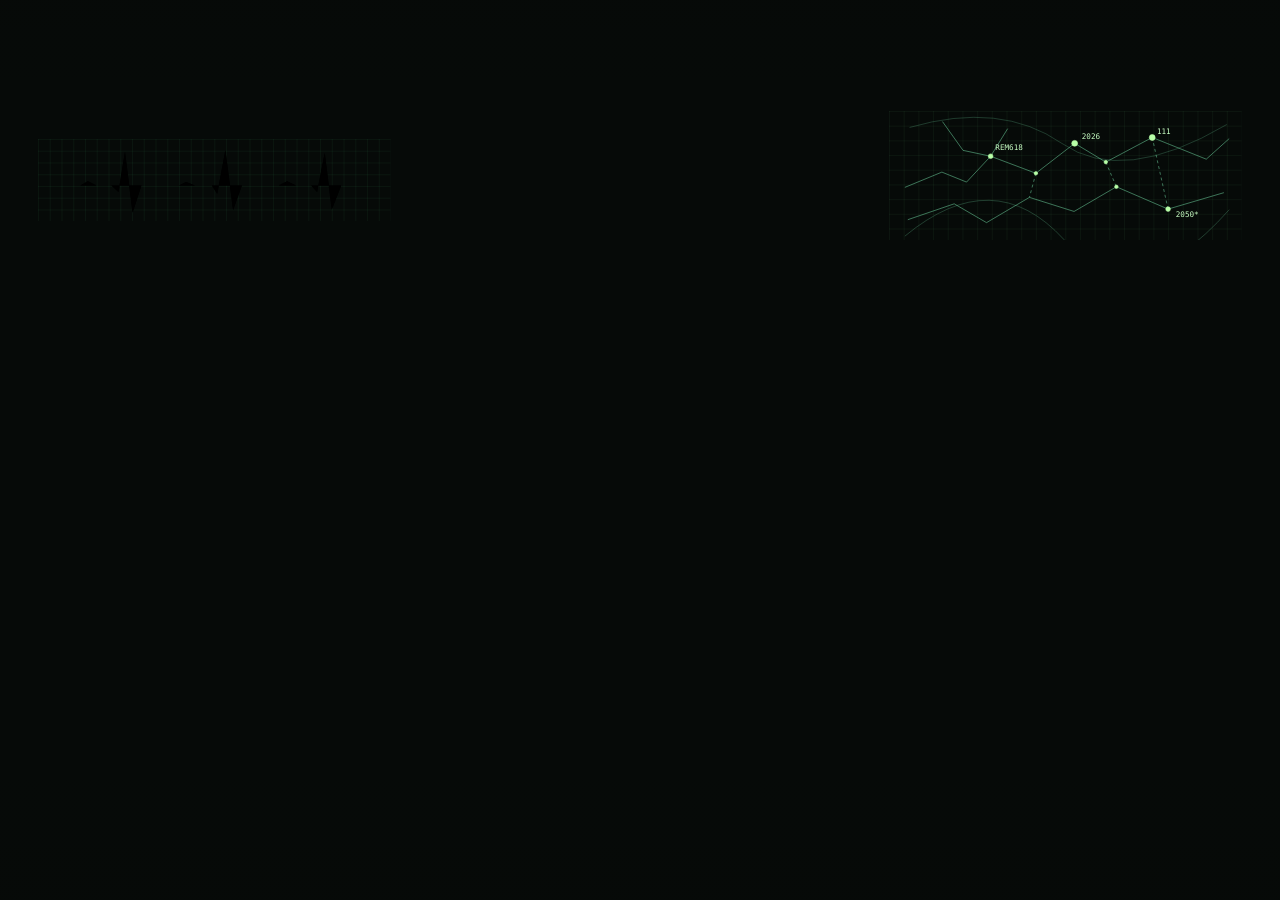
==== commit 971d7394: "feat: project ECG, sonar and spatial map as animated holographic HUD instruments" ====
--- a/index.html
+++ b/index.html
@@ -12,12 +12,12 @@
 <!-- Transparent but accessible navigation aligned with the eight HUD regions in the video. -->
 <nav class="scene-modules invisible-hubs" aria-label="Explorar las ocho áreas de KXTXR">
 <div class="module-column left-column">
-<button type="button" class="hub-hitarea" data-hub="music" data-tab="listen" aria-label="MUSIC — escuchar música"></button>
-<button type="button" class="hub-hitarea" data-hub="archive" data-tab="index" aria-label="ARCHIVE — explorar el archivo"></button>
+<button type="button" class="hub-hitarea holo-slot holo-ecg" data-hub="music" data-tab="listen" aria-label="MUSIC — abrir música y visualizar pulso artístico"><span class="holo-screen"><span class="holo-topline"><b>ECG / SIGNAL PULSE</b><em>SIMULACIÓN ARTÍSTICA</em></span><svg class="ecg-svg" viewBox="0 0 600 140" preserveAspectRatio="none" aria-hidden="true"><defs><pattern id="ecg-grid" width="20" height="20" patternUnits="userSpaceOnUse"><path d="M20 0H0V20" fill="none" stroke="#49d873" stroke-opacity=".19" stroke-width="1"/></pattern><filter id="ecg-glow"><feGaussianBlur stdDeviation="2.5"/></filter></defs><rect width="600" height="140" fill="url(#ecg-grid)"/><path class="ecg-trace ecg-halo" d="M0 79 H72 L85 72 99 79 H125 L137 90 148 22 161 125 176 79 H240 L252 73 267 79 H296 L305 93 319 19 332 121 347 79 H410 L424 72 439 79 H465 L475 90 488 24 500 120 516 79 H600"/><path class="ecg-trace" d="M0 79 H72 L85 72 99 79 H125 L137 90 148 22 161 125 176 79 H240 L252 73 267 79 H296 L305 93 319 19 332 121 347 79 H410 L424 72 439 79 H465 L475 90 488 24 500 120 516 79 H600"/></svg><span class="holo-bottomline">KXTXR · REM618 <span>BEAT / SYNTHETIC</span></span></span></button>
+<button type="button" class="hub-hitarea holo-slot holo-sonar" data-hub="archive" data-tab="index" aria-label="ARCHIVE — abrir archivo y sonar artístico"><span class="holo-screen"><span class="holo-topline"><b>SONAR / ARCHIVE</b><em>SCAN SIMULADO</em></span><span class="sonar-stage" aria-hidden="true"><span class="sonar-rings"></span><span class="sonar-sweep"></span><span class="sonar-axis sonar-x"></span><span class="sonar-axis sonar-y"></span><span class="sonar-contact contact-a"></span><span class="sonar-contact contact-b"></span><span class="sonar-contact contact-c"></span></span><span class="holo-bottomline">REM618 · 111 · QUE NO <span>SCAN / LOOP</span></span></span></button>
 <button type="button" class="hub-hitarea" data-hub="archive" data-tab="vault" aria-label="VAULT — explorar objetos artísticos"></button>
 <button type="button" class="hub-hitarea" data-hub="memory" aria-label="MEMORY — memoria y orientación"></button>
 </div><div class="module-column right-column">
-<button type="button" class="hub-hitarea" data-hub="universe" data-tab="timeline" aria-label="TIMELINE — cronología de KXTXR"></button>
+<button type="button" class="hub-hitarea holo-slot holo-map" data-hub="universe" data-tab="timeline" aria-label="TIMELINE — abrir cronología y mapa holográfico del universo"><span class="holo-screen"><span class="holo-topline"><b>FIELD MAP / TIMELINE</b><em>TOPOLOGÍA FICCIONAL</em></span><svg class="map-svg" viewBox="0 0 600 220" preserveAspectRatio="none" aria-hidden="true"><defs><pattern id="map-grid" width="25" height="25" patternUnits="userSpaceOnUse"><path d="M25 0H0V25" fill="none" stroke="#7bf291" stroke-opacity=".16"/></pattern><filter id="map-glow"><feGaussianBlur stdDeviation="3"/></filter></defs><rect width="600" height="220" fill="url(#map-grid)"/><g fill="none" stroke="#84ffc0" stroke-opacity=".57" stroke-width="1.3"><path d="M27 130 L90 104 132 121 173 77 250 106 316 55 369 87 448 45 540 82 579 47"/><path d="M32 185 L111 158 166 190 239 147 315 171 387 129 475 167 570 139"/><path d="M91 18 L126 67 173 77 202 30"/><path d="M250 106 L239 147 M369 87 L387 129 M448 45 L475 167" stroke-dasharray="5 5"/><path d="M35 28 Q190 -17 294 55 T575 23" stroke-opacity=".26"/><path d="M27 213 Q178 88 298 219 T579 168" stroke-opacity=".28"/></g><g class="map-points" fill="#b8ffa8" stroke="#b8ffa8"><circle cx="173" cy="77" r="4"/><circle cx="250" cy="106" r="3"/><circle cx="316" cy="55" r="5"/><circle cx="369" cy="87" r="3"/><circle cx="448" cy="45" r="5"/><circle cx="387" cy="129" r="3"/><circle cx="475" cy="167" r="4"/></g><g fill="#c8ffc4" font-size="13" font-family="monospace"><text x="328" y="47">2026</text><text x="181" y="67">REM618</text><text x="456" y="39">111</text><text x="488" y="181">2050*</text></g></svg><span class="holo-bottomline">NODOS · RUTAS · TRAYECTORIAS <span>FICTION / ONLY</span></span></span></button>
 <button type="button" class="hub-hitarea" data-hub="music" data-tab="video" aria-label="LIVE — material audiovisual"></button>
 <a class="hub-hitarea" href="/legacy/#contacto" aria-label="PRESS — prensa y contacto"></a>
 <button type="button" class="hub-hitarea" data-hub="universe" data-tab="terminal" aria-label="TERMINAL — terminal narrativa"></button>
--- a/portal.css
+++ b/portal.css
@@ -52,3 +52,18 @@
 .world:has(.hero-motion) .backdrop{z-index:-5}
 .world:has(.hero-motion) .atmosphere{z-index:-3;background:linear-gradient(180deg,rgba(3,8,5,.43),transparent 31%,rgba(3,8,5,.18) 74%,rgba(3,8,5,.45))}
 @media(prefers-reduced-motion:reduce){.hero-motion{display:none}.world:has(.hero-motion) .atmosphere{background:radial-gradient(ellipse at center,rgba(255,119,0,.2),transparent 35%),linear-gradient(180deg,rgba(3,8,5,.7),transparent 50%,rgba(3,8,5,.55))}}
+
+/* KXTXR full-video cover: invisible semantic hotspots replace duplicate HUD layers. */
+.world .invisible-hubs{position:absolute;inset:8.1% 3% 10.4%;z-index:8;display:grid;grid-template-columns:minmax(0,29.3%) minmax(0,29.3%);justify-content:space-between;gap:0;pointer-events:none}
+.world .invisible-hubs .module-column{min-width:0;display:grid;grid-template-rows:repeat(4,minmax(0,1fr));gap:1.7%;pointer-events:none}
+.world .invisible-hubs .hub-hitarea{display:block;position:relative;min-width:0;min-height:0;width:100%;height:100%;padding:0;margin:0;border:0;border-radius:0;appearance:none;-webkit-appearance:none;clip-path:none;outline:0;background:transparent;color:transparent;opacity:1;box-shadow:none;pointer-events:auto;cursor:pointer;text-decoration:none}
+.world .invisible-hubs .hub-hitarea:hover{background:transparent;filter:none;box-shadow:none}
+.world .invisible-hubs .hub-hitarea:focus-visible{outline:2px solid #cfff9f;outline-offset:-4px;background:rgba(90,200,90,.10)}
+.world .cinematic-core-hitarea{position:absolute;z-index:7;left:50%;top:49.5%;width:min(25vw,42vh);aspect-ratio:1;transform:translate(-50%,-50%);background:transparent;border:0;border-radius:50%;box-shadow:none;outline:0;pointer-events:auto;cursor:pointer}
+.world .cinematic-core-hitarea:hover{transform:translate(-50%,-50%);background:transparent;box-shadow:none}
+.world .cinematic-core-hitarea:focus-visible{outline:2px solid #cfff9f;outline-offset:5px}
+.world .chromatic,.world .scanlines,.world .grain{display:none}
+.world .atmosphere{opacity:.16}
+.world .hero-motion{filter:none}
+@media(max-width:1100px){.world .invisible-hubs{inset:8.1% 3% 10.4%;grid-template-columns:minmax(0,29.3%) minmax(0,29.3%);gap:0}}
+@media(max-width:700px){.world .invisible-hubs{inset:8.1% 1.5% 10.4%;grid-template-columns:minmax(0,33%) minmax(0,33%);gap:0}.world .cinematic-core-hitarea{top:49.5%;width:29vw}}
